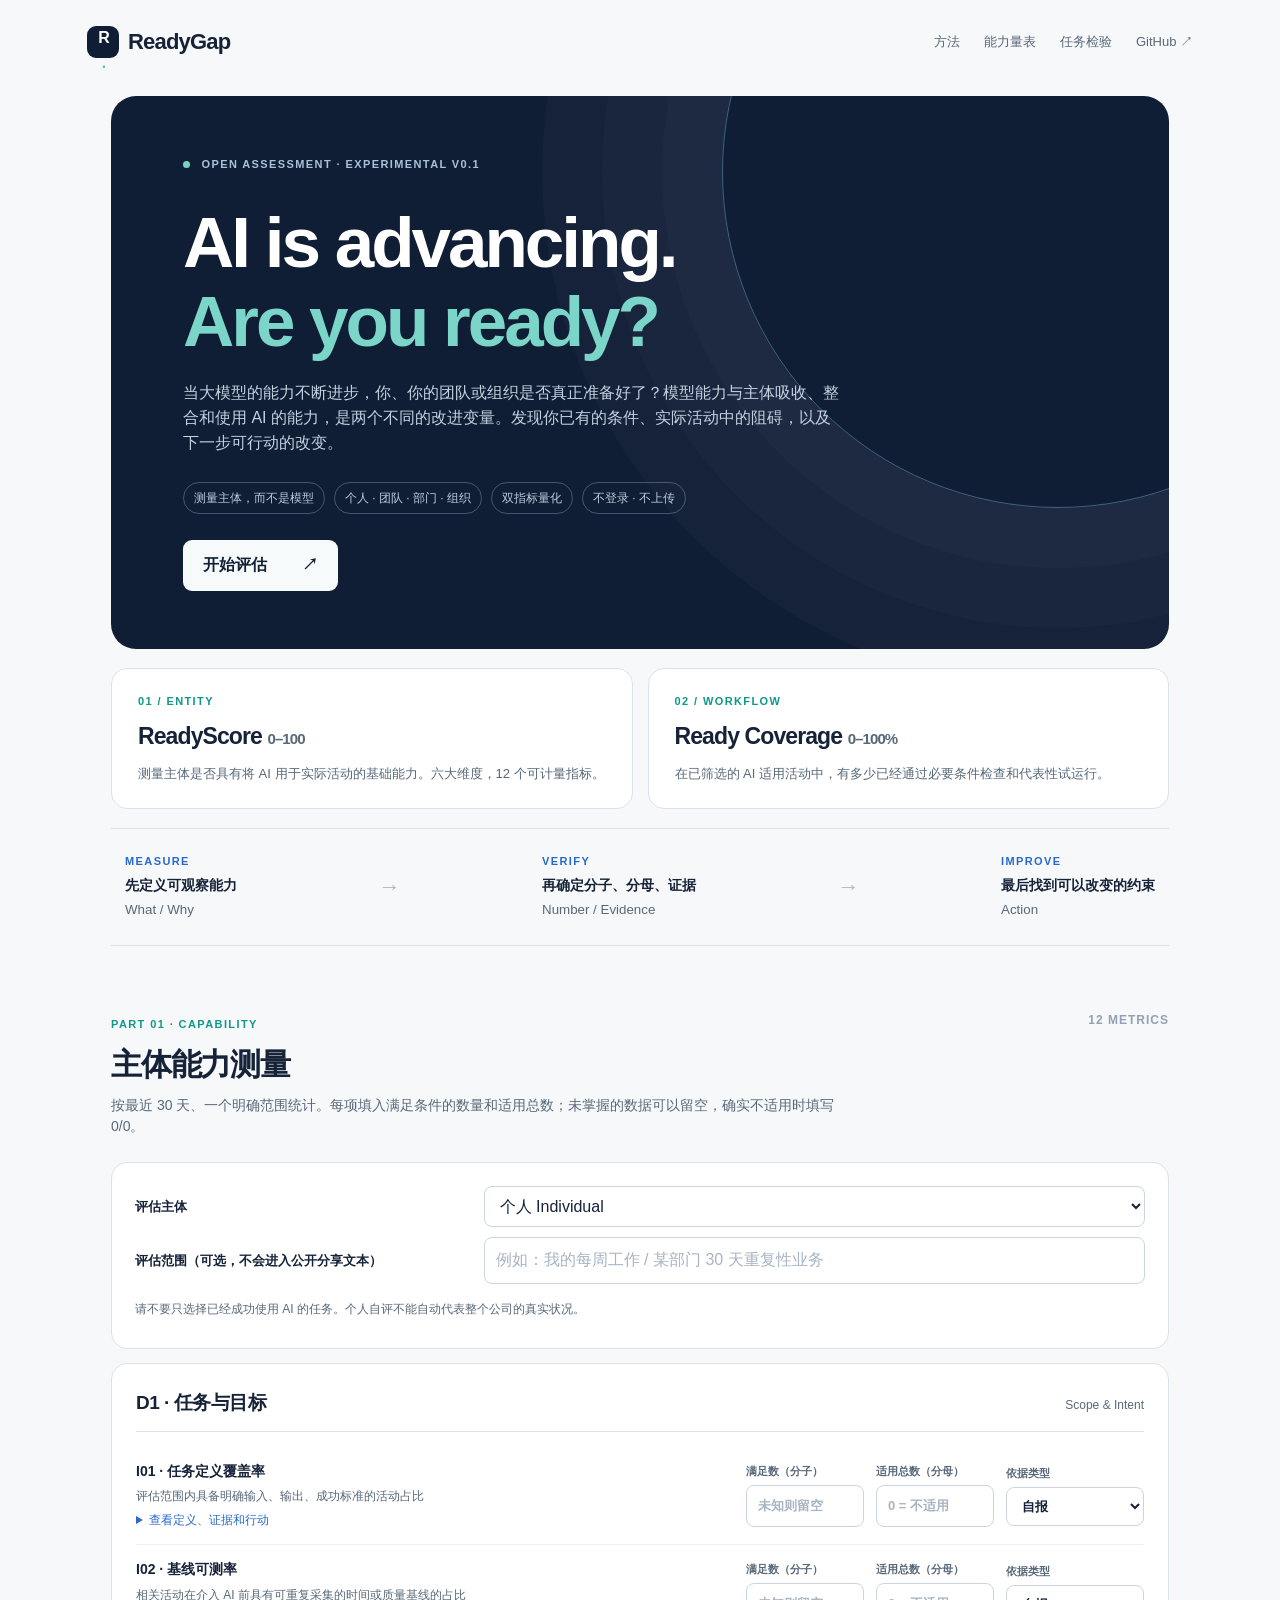
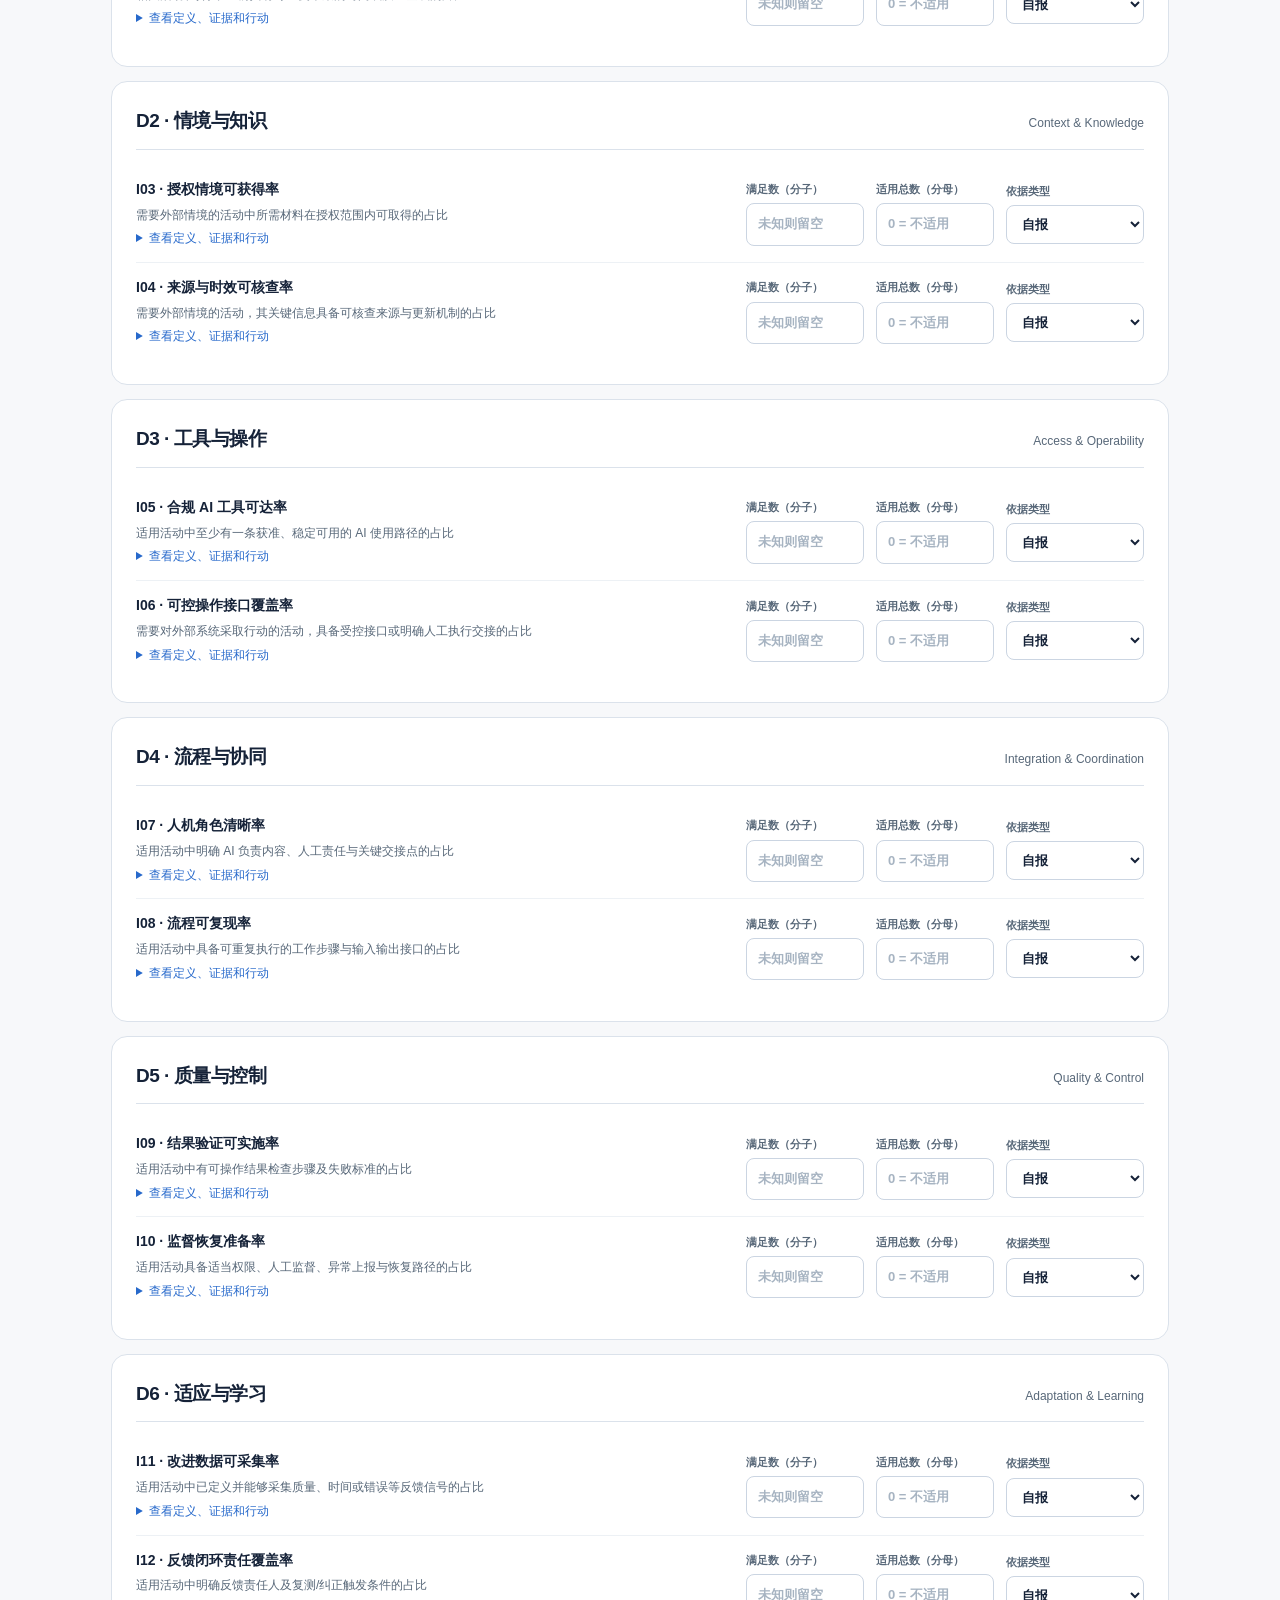
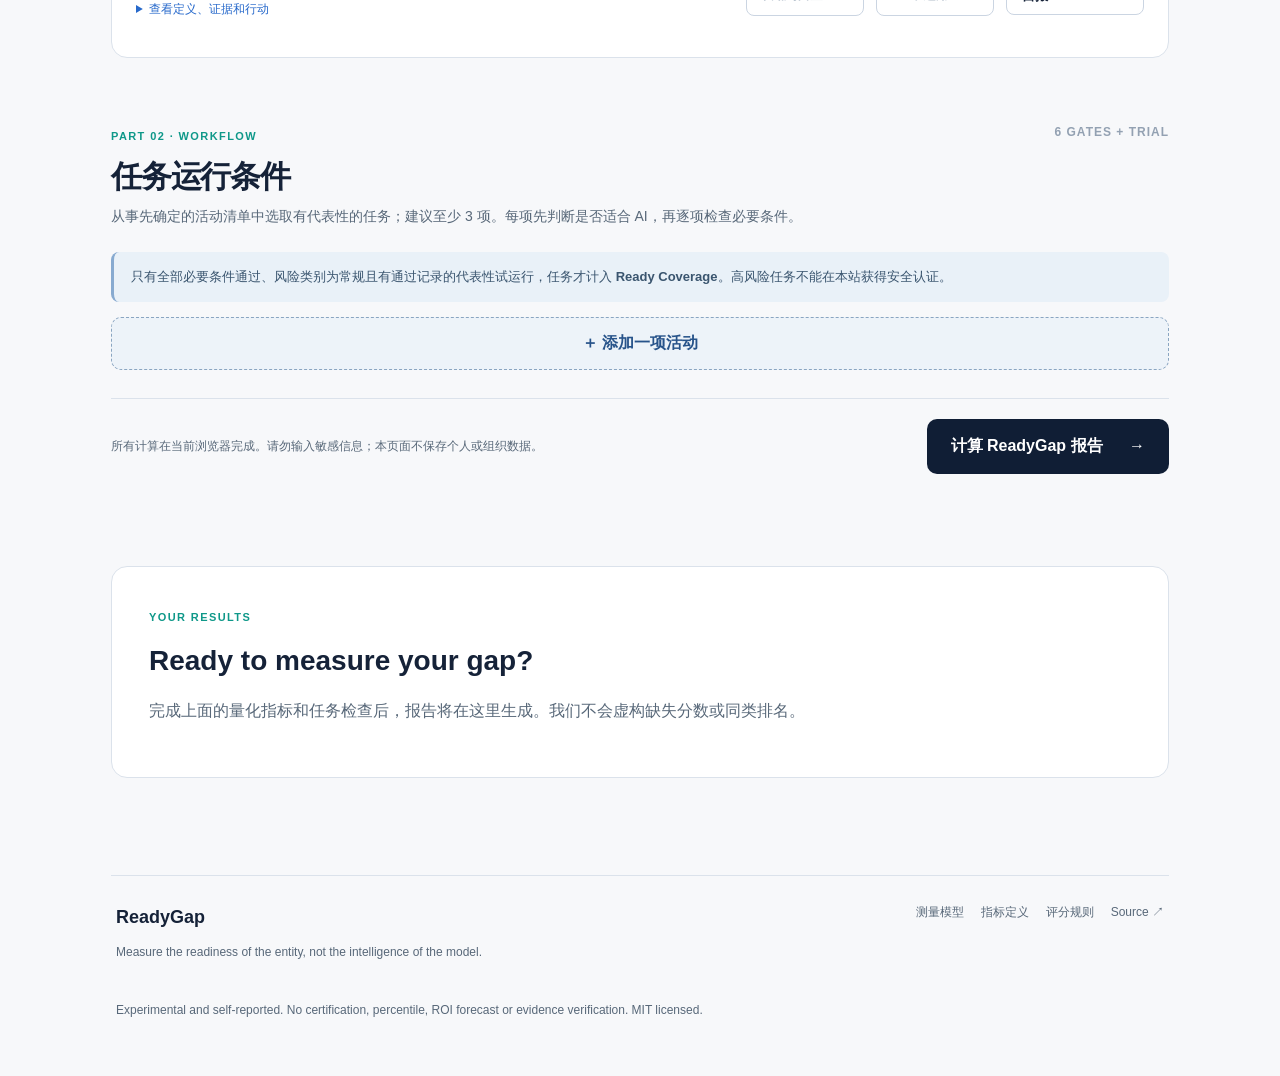
==== apps/web/index.html @ b903236f "docs(architecture): anchor ReadyGap thesis and separate measurement layers" ====
<!doctype html>
<html lang="zh-CN">
<head>
  <meta charset="UTF-8"/>
  <meta name="viewport" content="width=device-width, initial-scale=1"/>
  <meta name="description" content="ReadyGap — an open, experimental assessment of AI readiness, task coverage and actionable operational bottlenecks."/>
  <title>ReadyGap — Know your readiness. Unlock your potential.</title>
  <link rel="stylesheet" href="./styles.css"/>
  <script type="module" src="./app.mjs"></script>
</head>
<body>
  <header class="topbar">
    <a class="brand" href="#top" aria-label="ReadyGap 首页"><span class="brandmark">R<span class="dot">.</span></span> ReadyGap</a>
    <nav aria-label="页面导航"><a href="#method">方法</a><a href="#capability">能力量表</a><a href="#tasks">任务检验</a><a href="https://github.com/liuh886/ReadyGap" target="_blank" rel="noopener">GitHub ↗</a></nav>
  </header>
  <main id="top">
    <section class="hero">
      <div class="eyebrow"><span class="status-dot"></span> OPEN ASSESSMENT · EXPERIMENTAL V0.1</div>
      <h1>AI is advancing.<br><em>Are you ready?</em></h1>
      <p class="lede">当大模型的能力不断进步，你、你的团队或组织是否真正准备好了？模型能力与主体吸收、整合和使用 AI 的能力，是两个不同的改进变量。发现你已有的条件、实际活动中的阻碍，以及下一步可行动的改变。</p>
      <div class="hero-chips"><span>测量主体，而不是模型</span><span>个人 · 团队 · 部门 · 组织</span><span>双指标量化</span><span>不登录 · 不上传</span></div>
      <a href="#capability" class="primary-link">开始评估 <span aria-hidden="true">↗</span></a>
    </section>
    <section class="score-intro" aria-label="两个核心指标">
      <article class="intro-card"><div class="mini-kicker">01 / ENTITY</div><h2>ReadyScore <span>0–100</span></h2><p>测量主体是否具有将 AI 用于实际活动的基础能力。六大维度，12 个可计量指标。</p></article>
      <article class="intro-card"><div class="mini-kicker">02 / WORKFLOW</div><h2>Ready Coverage <span>0–100%</span></h2><p>在已筛选的 AI 适用活动中，有多少已经通过必要条件检查和代表性试运行。</p></article>
    </section>
    <section class="method-strip" id="method">
      <div><span class="step">MEASURE</span><strong>先定义可观察能力</strong><small>What / Why</small></div>
      <div class="arrow">→</div>
      <div><span class="step">VERIFY</span><strong>再确定分子、分母、证据</strong><small>Number / Evidence</small></div>
      <div class="arrow">→</div>
      <div><span class="step">IMPROVE</span><strong>最后找到可以改变的约束</strong><small>Action</small></div>
    </section>
    <form id="assessment" novalidate>
      <section class="section-block" id="capability">
        <div class="section-header"><div><span class="section-tag">PART 01 · CAPABILITY</span><h2>主体能力测量</h2><p>按最近 30 天、一个明确范围统计。每项填入满足条件的数量和适用总数；未掌握的数据可以留空，确实不适用时填写 0/0。</p></div><span class="section-counter">12 METRICS</span></div>
        <div class="panel scope-panel">
          <label for="subject">评估主体</label>
          <select id="subject" name="subject">
            <option value="individual">个人 Individual</option>
            <option value="team">团队 Team</option>
            <option value="department">部门 Department</option>
            <option value="company">企业 Company</option>
            <option value="group">集团 Group</option>
            <option value="other">其他主体 Other</option>
          </select>
          <label for="scope">评估范围（可选，不会进入公开分享文本）</label>
          <input id="scope" placeholder="例如：我的每周工作 / 某部门 30 天重复性业务"/>
          <p class="note">请不要只选择已经成功使用 AI 的任务。个人自评不能自动代表整个公司的真实状况。</p>
        </div>
        <div id="indicator-list" class="indicator-list"><p class="subtle">正在加载指标定义……</p></div>
      </section>
      <section class="section-block" id="tasks">
        <div class="section-header"><div><span class="section-tag">PART 02 · WORKFLOW</span><h2>任务运行条件</h2><p>从事先确定的活动清单中选取有代表性的任务；建议至少 3 项。每项先判断是否适合 AI，再逐项检查必要条件。</p></div><span class="section-counter">6 GATES + TRIAL</span></div>
        <div class="scope-warning">只有全部必要条件通过、风险类别为常规且有通过记录的代表性试运行，任务才计入 <strong>Ready Coverage</strong>。高风险任务不能在本站获得安全认证。</div>
        <div id="task-list"></div>
        <button id="add-task" class="secondary-btn" type="button">＋ 添加一项活动</button>
      </section>
      <div class="submit-row">
        <p class="note">所有计算在当前浏览器完成。请勿输入敏感信息；本页面不保存个人或组织数据。</p>
        <button class="main-btn" type="submit">计算 ReadyGap 报告 <span>→</span></button>
      </div>
    </form>
    <section class="results" id="results" aria-live="polite">
      <div class="result-empty"><span class="section-tag">YOUR RESULTS</span><h2>Ready to measure your gap?</h2><p>完成上面的量化指标和任务检查后，报告将在这里生成。我们不会虚构缺失分数或同类排名。</p></div>
    </section>
    <footer class="footer">
      <div><strong>ReadyGap</strong><p>Measure the readiness of the entity, not the intelligence of the model.</p></div>
      <div><a href="../../framework/MEASUREMENT_MODEL.md">测量模型</a><a href="../../items/INDICATOR_REGISTER.md">指标定义</a><a href="../../scoring/SCORING_SPEC.md">评分规则</a><a href="https://github.com/liuh886/ReadyGap">Source ↗</a></div>
      <p class="footnote">Experimental and self-reported. No certification, percentile, ROI forecast or evidence verification. MIT licensed.</p>
    </footer>
  </main>
</body>
</html>
---- apps/web/styles.css ----
:root{color-scheme:light;--bg:#f7f8fa;--white:#fff;--ink:#152238;--muted:#586879;--line:#dbe2eb;--navy:#101e35;--blue:#2769cb;--teal:#0f9889;--danger:#af583a;--shade:#edf2f7;font-family:Inter,ui-sans-serif,-apple-system,BlinkMacSystemFont,"Segoe UI","Noto Sans SC","Microsoft YaHei",sans-serif}
*{box-sizing:border-box}html{scroll-behavior:smooth}body{margin:0;background:var(--bg);color:var(--ink);line-height:1.56}a{color:inherit}button,input,select{font:inherit}button{cursor:pointer}
.topbar{display:flex;align-items:center;justify-content:space-between;max-width:1170px;margin:auto;padding:25px 32px;gap:24px}
.brand{display:flex;align-items:center;gap:9px;font-size:22px;text-decoration:none;font-weight:750;letter-spacing:-.8px}.brandmark{display:inline-grid;place-items:center;background:var(--navy);color:#fff;font-size:16px;width:32px;height:32px;border-radius:9px;letter-spacing:-2px}.dot{color:#62c5ba}
nav{display:flex;gap:24px}nav a{color:var(--muted);font-size:13px;text-decoration:none}nav a:hover{color:var(--blue)}
main{max-width:1106px;margin:auto;padding:0 24px}.hero{background:var(--navy);color:#fff;border-radius:25px;padding:60px min(6vw,72px) 58px;margin-top:12px;position:relative;overflow:hidden}
.hero:after{content:"";position:absolute;pointer-events:none;top:-260px;right:-225px;width:670px;height:670px;border:1px solid #3c6480;border-radius:50%;box-shadow:0 0 0 60px #ffffff05,0 0 0 120px #ffffff05,0 0 0 180px #ffffff05}.eyebrow,.section-tag,.mini-kicker,.step{font-size:11px;letter-spacing:1.4px;font-weight:750}.eyebrow{color:#a9c2d9}.status-dot{display:inline-block;width:7px;height:7px;background:#77d2c1;border-radius:50%;margin-right:7px}
.hero h1{font-size:clamp(38px,5.8vw,71px);letter-spacing:-3px;line-height:1.1;margin:31px 0 20px;position:relative;z-index:1}.hero em{font-style:normal;color:#7bd6c9}.lede{max-width:660px;font-size:16px;color:#c4d1e0;position:relative;z-index:1}.hero-chips{display:flex;gap:9px;flex-wrap:wrap;margin:26px 0}.hero-chips span{border:1px solid #425772;color:#bbccda;font-size:12px;padding:6px 10px;border-radius:30px}.primary-link{display:inline-flex;gap:35px;align-items:center;background:#f6fafb;color:#112237;text-decoration:none;border-radius:9px;padding:13px 20px;font-weight:700;position:relative;z-index:1}
.score-intro{display:grid;grid-template-columns:1fr 1fr;gap:15px;margin:19px 0}.intro-card,.panel,.domain,.task-card{background:var(--white);border:1px solid var(--line);border-radius:16px}.intro-card{padding:24px 26px}.mini-kicker{color:var(--teal)}.intro-card h2{font-size:23px;letter-spacing:-.9px;margin:9px 0}.intro-card h2 span{font-size:15px;color:var(--muted);font-weight:550}.intro-card p{color:var(--muted);font-size:13px;margin:0}
.method-strip{display:flex;justify-content:space-between;align-items:center;gap:12px;border-top:1px solid var(--line);border-bottom:1px solid var(--line);padding:24px 14px;margin-bottom:65px}.method-strip div:not(.arrow){display:grid;gap:4px}.step{color:var(--blue)}.method-strip strong{font-size:14px}.method-strip small{color:var(--muted)}.arrow{color:#a9bbc9;font-size:22px}
.section-block{margin:65px 0 28px}.section-header{display:flex;justify-content:space-between;align-items:start;gap:22px;margin-bottom:24px}.section-tag{color:var(--teal)}.section-header h2{font-size:31px;letter-spacing:-1.2px;margin:5px 0}.section-header p{max-width:730px;color:var(--muted);font-size:14px;margin:0}.section-counter{color:#93a1b2;font-weight:750;letter-spacing:1px;font-size:12px;white-space:nowrap}
.scope-panel{padding:23px;margin-bottom:14px;display:grid;grid-template-columns:1fr 2fr;gap:10px 18px;align-items:center}.scope-panel .note{grid-column:1/-1}
label{font-weight:650;font-size:13px}input,select{width:100%;min-width:0;padding:10px 11px;color:var(--ink);border:1px solid #cbd5e2;border-radius:8px;background:white}input:focus,select:focus{outline:2px solid #87b1e3;outline-offset:1px}input[type=number]{max-width:118px}input::placeholder{color:#a7b4c2}
.indicator-list{display:grid;gap:14px}.domain{padding:24px}.domain-title{display:flex;justify-content:space-between;gap:12px;align-items:baseline;border-bottom:1px solid var(--line);padding-bottom:13px;margin-bottom:15px}.domain-title h3{font-size:19px;letter-spacing:-.5px;margin:0}.domain-title span{color:var(--muted);font-size:12px}.indicator{display:grid;grid-template-columns:minmax(0,1fr) 118px 118px 138px;gap:12px;align-items:center;padding:14px 0}.indicator+.indicator{border-top:1px solid #edf1f5}.indicator-text strong{display:block;font-size:14px}.indicator-text p{font-size:12px;color:var(--muted);margin:5px 0}.num-label{display:grid;gap:5px;color:var(--muted);font-size:11px;font-weight:600}.num-label input,.num-label select{font-size:13px}.help-toggle{border:0;padding:0;background:transparent;color:var(--blue);text-decoration:underline;font-size:12px}.indicator details{margin-top:5px}.indicator details summary{font-size:12px;color:var(--blue);cursor:pointer}.indicator details p{margin:3px 0;font-size:12px}
.scope-warning{background:#e9f1f8;color:#3a556f;border-left:3px solid #87aad0;padding:15px 17px;font-size:13px;border-radius:8px;margin:0 0 15px}.task-card{padding:21px;margin-bottom:14px}.task-top{display:grid;grid-template-columns:2fr 1fr 1fr;gap:12px;align-items:end}.task-meta{display:grid;grid-template-columns:1fr 1fr 1fr;gap:12px;margin-top:12px}.task-card label{display:grid;gap:5px}.task-card .exclusion{margin-top:10px}.gate-grid{display:grid;grid-template-columns:repeat(2,minmax(0,1fr));gap:11px;margin:16px 0}.gate-row{display:flex;justify-content:space-between;align-items:center;gap:10px;padding:10px 11px;border:1px solid var(--line);border-radius:9px}.gate-row label{font-size:12px}.gate-row select{max-width:114px;font-size:12px;padding:7px}.task-card .task-footer{display:flex;justify-content:space-between;align-items:end;gap:10px}.task-card .task-footer label{min-width:160px}.remove-btn{border:0;background:transparent;color:var(--danger);font-size:12px}.secondary-btn{border:1px dashed #8aa5c1;border-radius:10px;background:#edf3f9;padding:13px 18px;color:#27538a;font-weight:650;width:100%}
.submit-row{border-top:1px solid var(--line);padding:20px 0 50px;display:flex;gap:18px;align-items:center;justify-content:space-between}.note{color:var(--muted);font-size:12px;margin:6px 0}.main-btn{background:var(--navy);color:#fff;border:0;border-radius:10px;padding:15px 24px;font-weight:700;white-space:nowrap}.main-btn span{margin-left:22px}.main-btn:hover,.primary-link:hover{filter:brightness(1.13)}
.results{padding:42px 0}.result-empty{padding:37px;background:#fff;border:1px solid var(--line);border-radius:16px}.result-empty h2{font-size:28px;margin:10px 0}.result-empty p{color:var(--muted)}
.report-head{background:var(--navy);color:white;border-radius:19px;padding:33px;margin-bottom:15px}.report-head h2{margin:6px 0 22px;font-size:31px;letter-spacing:-1px}.results-cards{display:grid;grid-template-columns:1fr 1fr;gap:14px}.metric-result{background:white;color:var(--ink);border-radius:12px;padding:21px}.metric-result small{color:var(--muted)}.metric-result .huge{font-size:42px;font-weight:800;letter-spacing:-2px;line-height:1.4}.metric-result p{font-size:12px;color:var(--muted);margin:2px 0}.result-panel{background:#fff;border:1px solid var(--line);border-radius:16px;padding:25px;margin:15px 0}.result-panel h3{margin:0 0 18px}.bar-row{display:grid;grid-template-columns:170px 1fr 56px;align-items:center;gap:12px;margin:10px 0;font-size:13px}.bar-track{background:#e7eef5;border-radius:99px;height:9px;overflow:hidden}.bar-fill{height:100%;background:linear-gradient(90deg,#4c84d8,#42a79e);border-radius:99px}.alert{background:#fff3e5;border-left:3px solid #df995a;padding:10px 14px;margin:9px 0;border-radius:6px;color:#785334;font-size:13px}.outcome{display:flex;justify-content:space-between;gap:10px;padding:9px 0;border-bottom:1px solid #edf1f5;font-size:13px}.muted{color:var(--muted)}.share-btn{margin-top:14px;border:1px solid var(--line);border-radius:9px;background:white;color:var(--ink);padding:10px 16px;font-weight:700}.error{background:#fff1ee;border:1px solid #eac2bb;color:#9a3b31;padding:14px 17px;border-radius:10px;font-size:14px}
.footer{border-top:1px solid var(--line);margin-top:55px;padding:27px 5px 45px;display:flex;flex-wrap:wrap;justify-content:space-between;gap:15px}.footer strong{font-size:18px}.footer p{font-size:12px;color:var(--muted)}.footer div:nth-child(2){display:flex;align-items:flex-start;gap:17px;flex-wrap:wrap}.footer a{font-size:12px;color:var(--muted);text-decoration:none}.footnote{flex-basis:100%}
@media(max-width:760px){main{padding:0 12px}.topbar{padding:16px}.topbar nav{gap:10px}.topbar nav a{font-size:11px}.hero{padding:36px 22px}.hero h1{letter-spacing:-1.8px}.score-intro{grid-template-columns:1fr}.method-strip{display:none}.section-block{margin-top:42px}.scope-panel{grid-template-columns:1fr}.scope-panel .note{grid-column:auto}.indicator{grid-template-columns:1fr 1fr;gap:12px}.indicator-text{grid-column:1/-1}.num-label input{max-width:none}.indicator .evidence{grid-column:1/-1}.domain{padding:16px}.section-header h2{font-size:25px}.task-top,.task-meta{grid-template-columns:1fr 1fr}.task-top label:first-child{grid-column:1/-1}.gate-grid{grid-template-columns:1fr}.submit-row{display:block}.main-btn{width:100%;margin-top:12px}.bar-row{grid-template-columns:110px 1fr 42px}.report-head{padding:18px}.metric-result .huge{font-size:33px}.results-cards{gap:8px}.metric-result{padding:13px}}
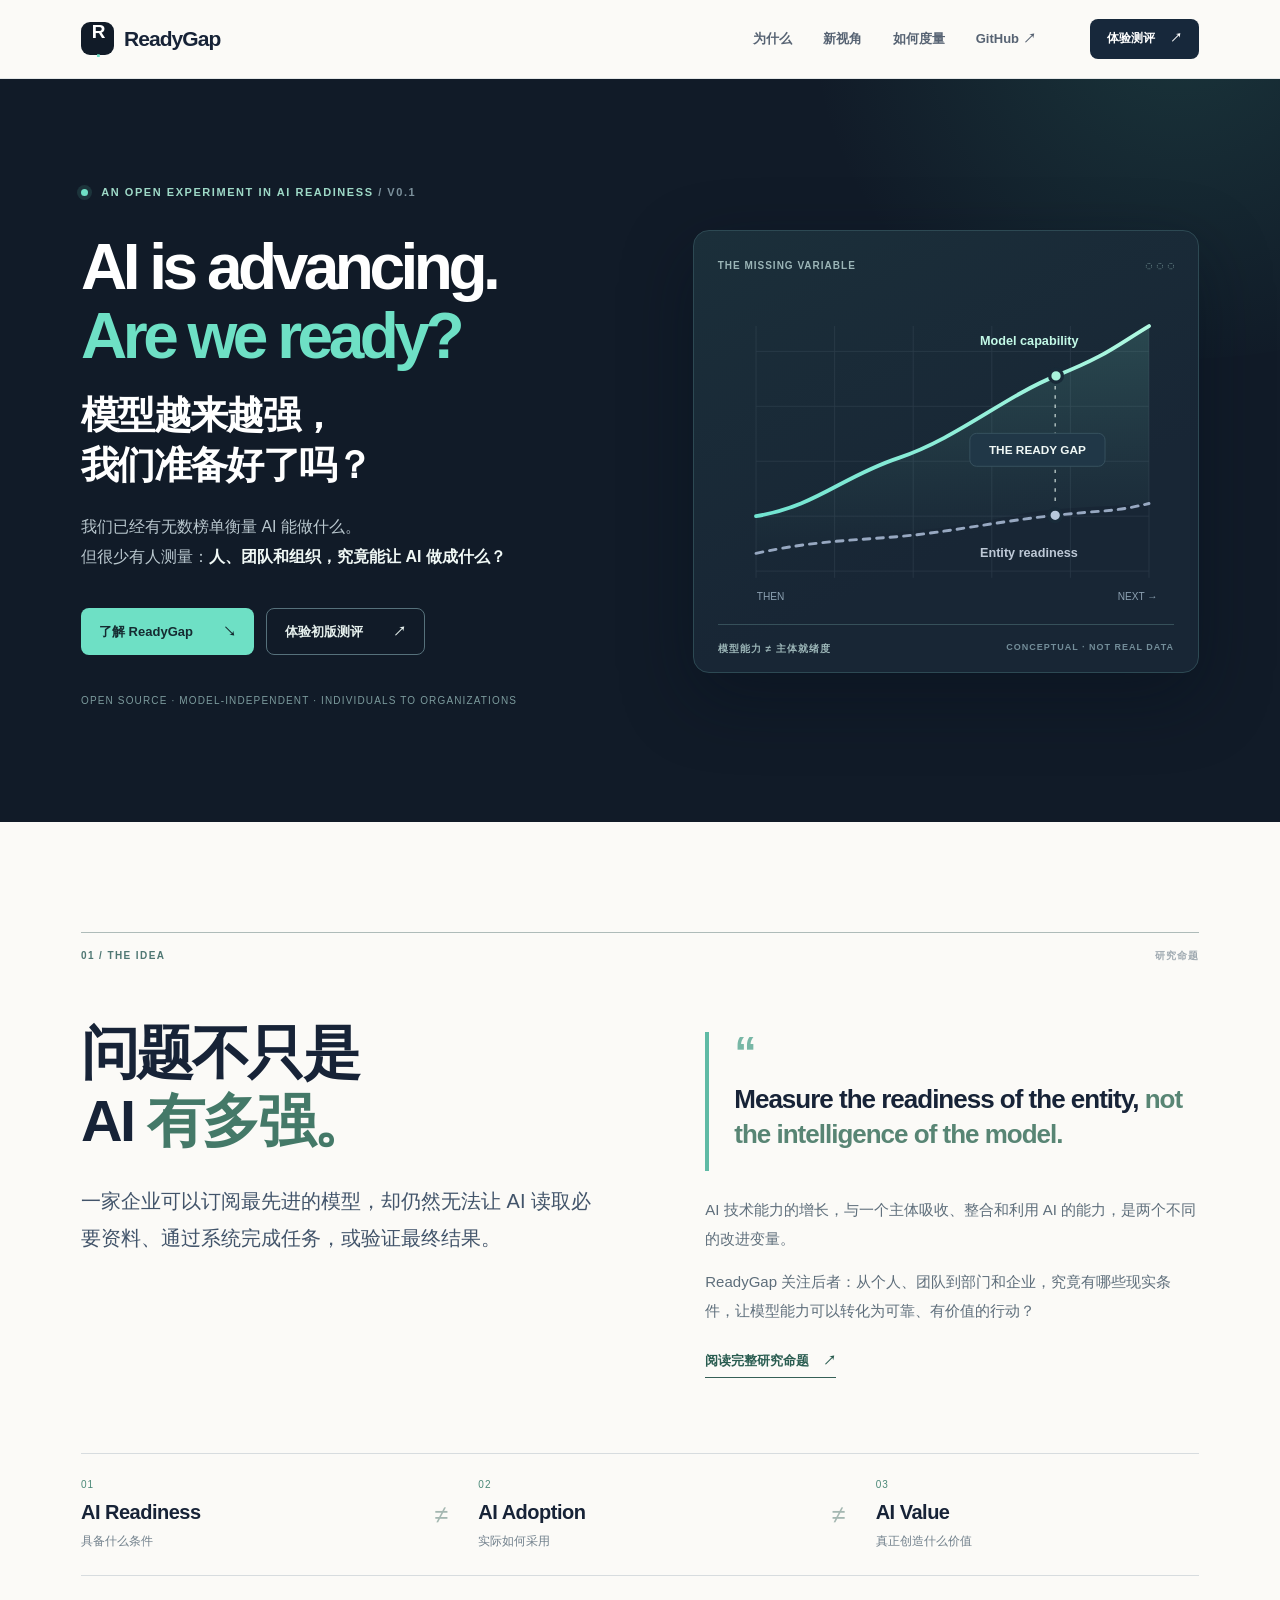
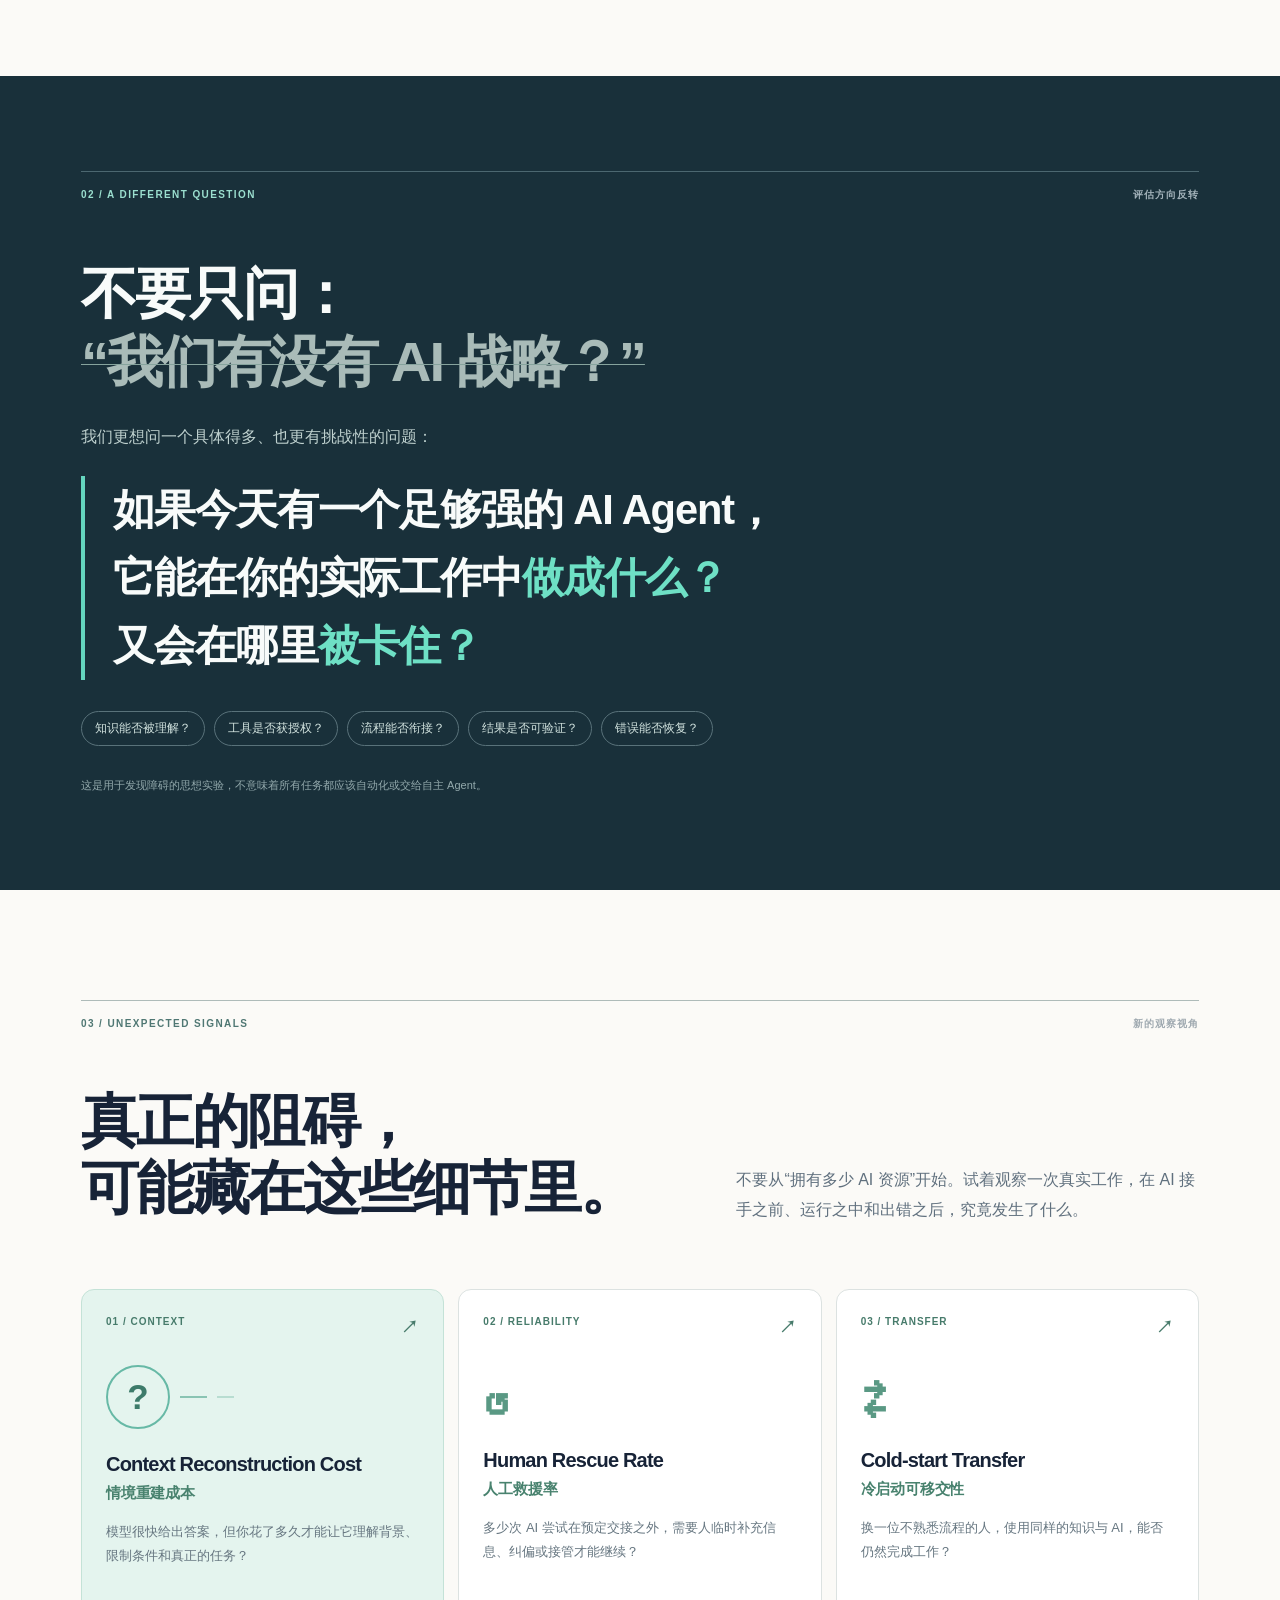
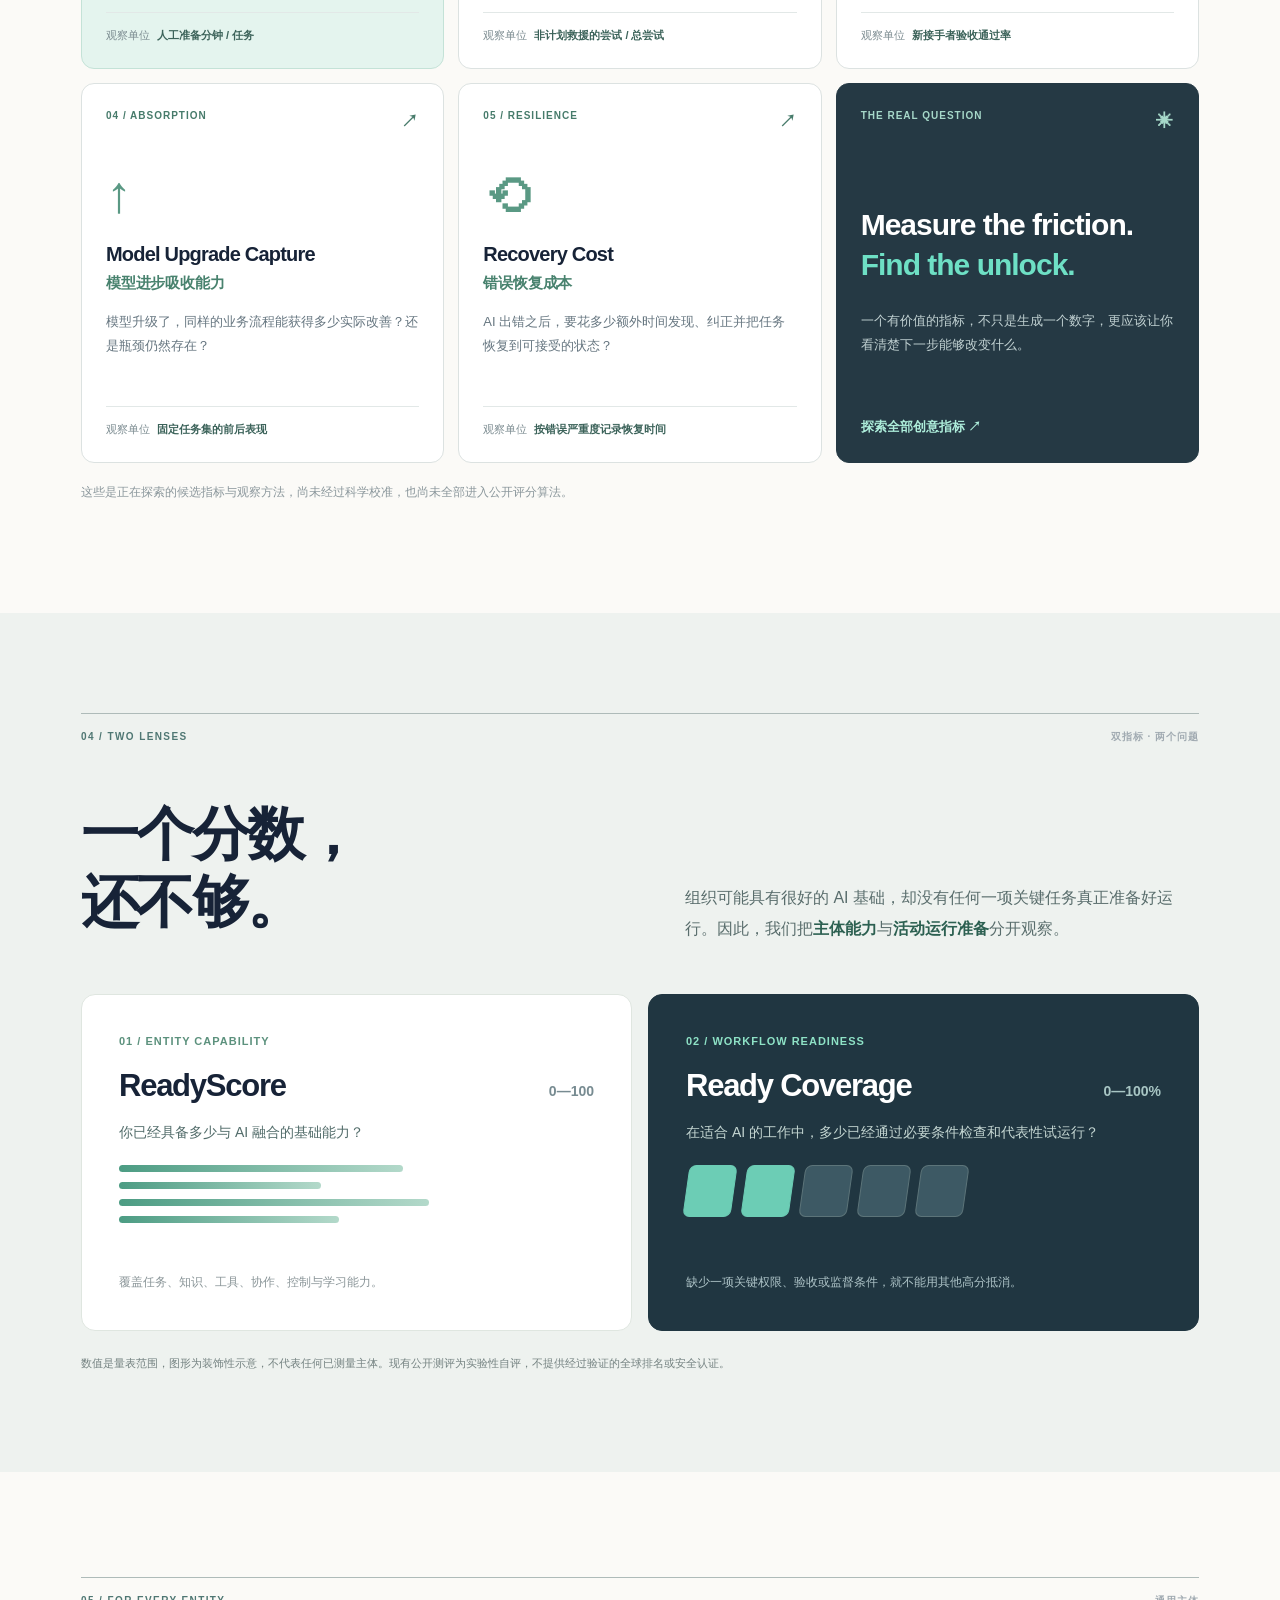
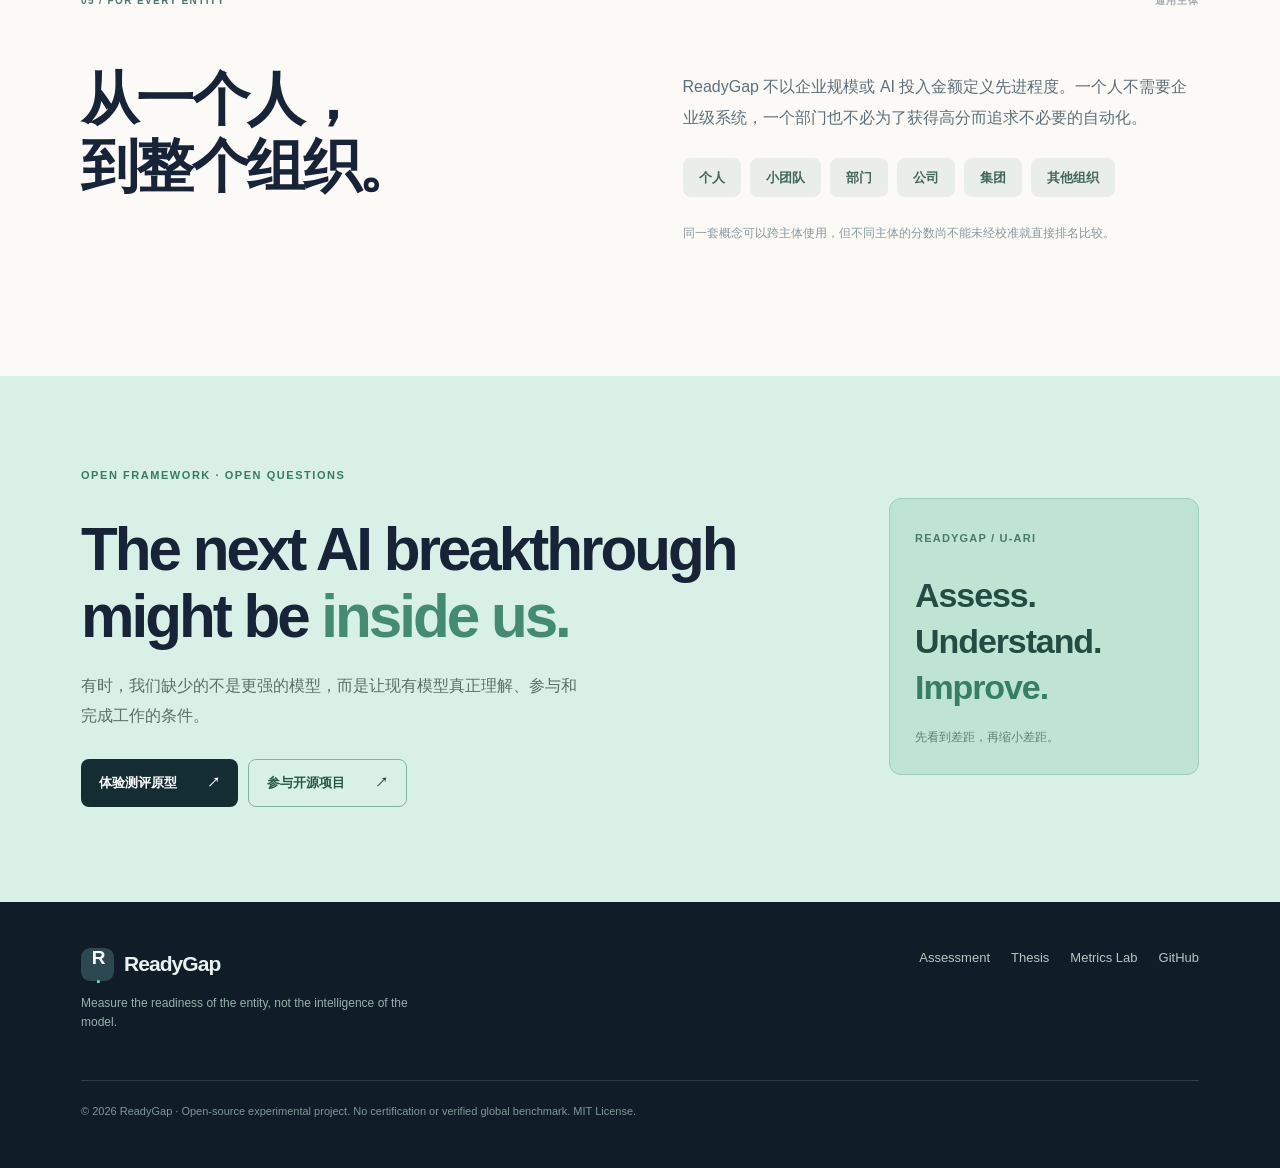
==== commit 7a880b0c: "feat(web): introduce manifesto-first landing page and separate assessment" ====
--- a/apps/web/index.html
+++ b/apps/web/index.html
@@ -3,73 +3,231 @@
 <head>
   <meta charset="UTF-8"/>
   <meta name="viewport" content="width=device-width, initial-scale=1"/>
-  <meta name="description" content="ReadyGap — an open, experimental assessment of AI readiness, task coverage and actionable operational bottlenecks."/>
-  <title>ReadyGap — Know your readiness. Unlock your potential.</title>
-  <link rel="stylesheet" href="./styles.css"/>
-  <script type="module" src="./app.mjs"></script>
+  <meta name="theme-color" content="#111b28"/>
+  <meta name="description" content="ReadyGap: 衡量主体的 AI 就绪度，而不是模型的智能水平。从真实工作出发，发现 AI 应用的隐形阻碍。开源、模型中立。"/>
+  <meta property="og:type" content="website"/>
+  <meta property="og:title" content="ReadyGap — AI is advancing. Are you ready?"/>
+  <meta property="og:description" content="Measure the readiness of the entity, not the intelligence of the model."/>
+  <title>ReadyGap — AI is advancing. Are you ready?</title>
+  <link rel="stylesheet" href="./landing.css"/>
 </head>
 <body>
-  <header class="topbar">
-    <a class="brand" href="#top" aria-label="ReadyGap 首页"><span class="brandmark">R<span class="dot">.</span></span> ReadyGap</a>
-    <nav aria-label="页面导航"><a href="#method">方法</a><a href="#capability">能力量表</a><a href="#tasks">任务检验</a><a href="https://github.com/liuh886/ReadyGap" target="_blank" rel="noopener">GitHub ↗</a></nav>
+  <a class="skip-link" href="#main">跳转至内容</a>
+  <header class="site-header">
+    <div class="nav-wrap">
+      <a class="logo" href="./" aria-label="ReadyGap 主页"><span class="logo-emblem" aria-hidden="true">R<span>.</span></span><span>ReadyGap</span></a>
+      <nav aria-label="主导航">
+        <a href="#thesis">为什么</a>
+        <a href="#signals">新视角</a>
+        <a href="#measure">如何度量</a>
+        <a class="nav-github" href="https://github.com/liuh886/ReadyGap" target="_blank" rel="noopener noreferrer">GitHub <span aria-hidden="true">↗</span></a>
+      </nav>
+      <a class="nav-cta" href="./assessment.html">体验测评 <span aria-hidden="true">↗</span></a>
+    </div>
   </header>
-  <main id="top">
-    <section class="hero">
-      <div class="eyebrow"><span class="status-dot"></span> OPEN ASSESSMENT · EXPERIMENTAL V0.1</div>
-      <h1>AI is advancing.<br><em>Are you ready?</em></h1>
-      <p class="lede">当大模型的能力不断进步，你、你的团队或组织是否真正准备好了？模型能力与主体吸收、整合和使用 AI 的能力，是两个不同的改进变量。发现你已有的条件、实际活动中的阻碍，以及下一步可行动的改变。</p>
-      <div class="hero-chips"><span>测量主体，而不是模型</span><span>个人 · 团队 · 部门 · 组织</span><span>双指标量化</span><span>不登录 · 不上传</span></div>
-      <a href="#capability" class="primary-link">开始评估 <span aria-hidden="true">↗</span></a>
-    </section>
-    <section class="score-intro" aria-label="两个核心指标">
-      <article class="intro-card"><div class="mini-kicker">01 / ENTITY</div><h2>ReadyScore <span>0–100</span></h2><p>测量主体是否具有将 AI 用于实际活动的基础能力。六大维度，12 个可计量指标。</p></article>
-      <article class="intro-card"><div class="mini-kicker">02 / WORKFLOW</div><h2>Ready Coverage <span>0–100%</span></h2><p>在已筛选的 AI 适用活动中，有多少已经通过必要条件检查和代表性试运行。</p></article>
-    </section>
-    <section class="method-strip" id="method">
-      <div><span class="step">MEASURE</span><strong>先定义可观察能力</strong><small>What / Why</small></div>
-      <div class="arrow">→</div>
-      <div><span class="step">VERIFY</span><strong>再确定分子、分母、证据</strong><small>Number / Evidence</small></div>
-      <div class="arrow">→</div>
-      <div><span class="step">IMPROVE</span><strong>最后找到可以改变的约束</strong><small>Action</small></div>
-    </section>
-    <form id="assessment" novalidate>
-      <section class="section-block" id="capability">
-        <div class="section-header"><div><span class="section-tag">PART 01 · CAPABILITY</span><h2>主体能力测量</h2><p>按最近 30 天、一个明确范围统计。每项填入满足条件的数量和适用总数；未掌握的数据可以留空，确实不适用时填写 0/0。</p></div><span class="section-counter">12 METRICS</span></div>
-        <div class="panel scope-panel">
-          <label for="subject">评估主体</label>
-          <select id="subject" name="subject">
-            <option value="individual">个人 Individual</option>
-            <option value="team">团队 Team</option>
-            <option value="department">部门 Department</option>
-            <option value="company">企业 Company</option>
-            <option value="group">集团 Group</option>
-            <option value="other">其他主体 Other</option>
-          </select>
-          <label for="scope">评估范围（可选，不会进入公开分享文本）</label>
-          <input id="scope" placeholder="例如：我的每周工作 / 某部门 30 天重复性业务"/>
-          <p class="note">请不要只选择已经成功使用 AI 的任务。个人自评不能自动代表整个公司的真实状况。</p>
-        </div>
-        <div id="indicator-list" class="indicator-list"><p class="subtle">正在加载指标定义……</p></div>
-      </section>
-      <section class="section-block" id="tasks">
-        <div class="section-header"><div><span class="section-tag">PART 02 · WORKFLOW</span><h2>任务运行条件</h2><p>从事先确定的活动清单中选取有代表性的任务；建议至少 3 项。每项先判断是否适合 AI，再逐项检查必要条件。</p></div><span class="section-counter">6 GATES + TRIAL</span></div>
-        <div class="scope-warning">只有全部必要条件通过、风险类别为常规且有通过记录的代表性试运行，任务才计入 <strong>Ready Coverage</strong>。高风险任务不能在本站获得安全认证。</div>
-        <div id="task-list"></div>
-        <button id="add-task" class="secondary-btn" type="button">＋ 添加一项活动</button>
-      </section>
-      <div class="submit-row">
-        <p class="note">所有计算在当前浏览器完成。请勿输入敏感信息；本页面不保存个人或组织数据。</p>
-        <button class="main-btn" type="submit">计算 ReadyGap 报告 <span>→</span></button>
-      </div>
-    </form>
-    <section class="results" id="results" aria-live="polite">
-      <div class="result-empty"><span class="section-tag">YOUR RESULTS</span><h2>Ready to measure your gap?</h2><p>完成上面的量化指标和任务检查后，报告将在这里生成。我们不会虚构缺失分数或同类排名。</p></div>
-    </section>
-    <footer class="footer">
-      <div><strong>ReadyGap</strong><p>Measure the readiness of the entity, not the intelligence of the model.</p></div>
-      <div><a href="../../framework/MEASUREMENT_MODEL.md">测量模型</a><a href="../../items/INDICATOR_REGISTER.md">指标定义</a><a href="../../scoring/SCORING_SPEC.md">评分规则</a><a href="https://github.com/liuh886/ReadyGap">Source ↗</a></div>
-      <p class="footnote">Experimental and self-reported. No certification, percentile, ROI forecast or evidence verification. MIT licensed.</p>
-    </footer>
+
+  <main id="main">
+    <section class="hero" aria-labelledby="hero-title">
+      <div class="hero-inner">
+        <div class="hero-copy">
+          <p class="eyebrow"><span class="pulse" aria-hidden="true"></span> AN OPEN EXPERIMENT IN AI READINESS <span class="eyebrow-index">/ V0.1</span></p>
+          <h1 id="hero-title">AI is advancing.<br/><span>Are we ready?</span></h1>
+          <p class="hero-title-zh">模型越来越强，<br/>我们准备好了吗？</p>
+          <p class="hero-lede">我们已经有无数榜单衡量 AI 能做什么。<br/>但很少有人测量：<strong>人、团队和组织，究竟能让 AI 做成什么？</strong></p>
+          <div class="hero-actions">
+            <a class="button button-light" href="#thesis">了解 ReadyGap <span aria-hidden="true">↘</span></a>
+            <a class="button button-outline" href="./assessment.html">体验初版测评 <span aria-hidden="true">↗</span></a>
+          </div>
+          <p class="hero-note">OPEN SOURCE · MODEL-INDEPENDENT · INDIVIDUALS TO ORGANIZATIONS</p>
+        </div>
+        <div class="hero-visual">
+          <div class="visual-top"><span class="mini-index">THE MISSING VARIABLE</span><span class="visual-decoration" aria-hidden="true">◌ ◌ ◌</span></div>
+          <svg class="hero-diagram" viewBox="0 0 540 392" role="img" aria-label="概念示意：模型能力和主体就绪度可能以不同速度发展；两者之间存在需要识别和改善的缺口。不是实测数据。">
+            <defs>
+              <linearGradient id="modelLine" x1="0" y1="1" x2="1" y2="0"><stop offset="0%" stop-color="#71e4d1"/><stop offset="100%" stop-color="#b0f9e1"/></linearGradient>
+              <linearGradient id="gapGradient" x1="0" y1="0" x2="0" y2="1"><stop offset="0%" stop-color="#75d6c1" stop-opacity=".18"/><stop offset="100%" stop-color="#75d6c1" stop-opacity="0"/></linearGradient>
+            </defs>
+            <g stroke="#5b6b7b" stroke-width="1" opacity=".25">
+              <path d="M45 75 H510 M45 140 H510 M45 205 H510 M45 270 H510 M45 335 H510"/>
+              <path d="M45 45 V343 M138 45 V343 M231 45 V343 M324 45 V343 M417 45 V343 M510 45 V343"/>
+            </g>
+            <path d="M45 270 C115 259 147 223 214 201 S340 128 400 104 S470 69 510 45 L510 255 C445 260 396 258 335 272 S225 286 156 296 S77 308 45 314Z" fill="url(#gapGradient)"/>
+            <path d="M45 270 C115 259 147 223 214 201 S340 128 400 104 S470 69 510 45" stroke="url(#modelLine)" stroke-width="4.5" fill="none" stroke-linecap="round"/>
+            <path d="M45 314 C114 299 157 299 215 294 S332 276 399 269 S468 265 510 255" stroke="#97a8c1" stroke-width="3.4" stroke-dasharray="8 8" fill="none" stroke-linecap="round"/>
+            <circle cx="400" cy="104" r="7.5" fill="#a9f3dc" stroke="#182a38" stroke-width="4"/>
+            <circle cx="399" cy="269" r="7.5" fill="#b7c8db" stroke="#182a38" stroke-width="4"/>
+            <path d="M399 116 V256" stroke="#e0eee9" opacity=".8" stroke-dasharray="4 7" stroke-width="1.6"/>
+            <g font-family="Inter,Arial,sans-serif" font-size="15">
+              <text x="310" y="67" fill="#c3f9e7" font-weight="600">Model capability</text>
+              <text x="310" y="318" fill="#bdc8d6" font-weight="600">Entity readiness</text>
+            </g>
+            <rect x="298" y="172" width="160" height="39" rx="8" fill="#203747" stroke="#3b5663"/>
+            <text x="378" y="196" text-anchor="middle" font-family="Inter,Arial,sans-serif" font-size="14" font-weight="700" fill="#f0f8f6">THE READY GAP</text>
+            <text x="46" y="369" font-family="Inter,Arial,sans-serif" font-size="12" fill="#8ca1b2">THEN</text>
+            <text x="473" y="369" font-family="Inter,Arial,sans-serif" font-size="12" fill="#8ca1b2">NEXT →</text>
+          </svg>
+          <div class="visual-bottom"><span>模型能力 ≠ 主体就绪度</span><span>CONCEPTUAL · NOT REAL DATA</span></div>
+        </div>
+      </div>
+    </section>
+
+    <section class="main-container thesis-section" id="thesis" aria-labelledby="thesis-title">
+      <div class="section-marker"><span>01 / THE IDEA</span><span>研究命题</span></div>
+      <div class="thesis-grid">
+        <div>
+          <h2 id="thesis-title">问题不只是<br/>AI <em>有多强。</em></h2>
+          <p class="large-copy">一家企业可以订阅最先进的模型，却仍然无法让 AI 读取必要资料、通过系统完成任务，或验证最终结果。</p>
+        </div>
+        <div class="thesis-detail">
+          <div class="manifesto"><span class="quote-symbol" aria-hidden="true">“</span><p>Measure the readiness of the entity, <em>not the intelligence of the model.</em></p></div>
+          <p>AI 技术能力的增长，与一个主体吸收、整合和利用 AI 的能力，是两个不同的改进变量。</p>
+          <p>ReadyGap 关注后者：从个人、团队到部门和企业，究竟有哪些现实条件，让模型能力可以转化为可靠、有价值的行动？</p>
+          <a class="text-link" href="../../framework/THESIS.md">阅读完整研究命题 <span aria-hidden="true">↗</span></a>
+        </div>
+      </div>
+      <div class="distinction-bar" aria-label="三个不同概念">
+        <div><small>01</small><strong>AI Readiness</strong><span>具备什么条件</span></div>
+        <div class="not-equal" aria-hidden="true">≠</div>
+        <div><small>02</small><strong>AI Adoption</strong><span>实际如何采用</span></div>
+        <div class="not-equal" aria-hidden="true">≠</div>
+        <div><small>03</small><strong>AI Value</strong><span>真正创造什么价值</span></div>
+      </div>
+    </section>
+
+    <section class="contrast-section" aria-labelledby="contrast-title">
+      <div class="main-container contrast-inner">
+        <div class="section-marker light"><span>02 / A DIFFERENT QUESTION</span><span>评估方向反转</span></div>
+        <h2 id="contrast-title">不要只问：<br/><span>“我们有没有 AI 战略？”</span></h2>
+        <p>我们更想问一个具体得多、也更有挑战性的问题：</p>
+        <blockquote>如果今天有一个足够强的 AI Agent，<br/>它能在你的实际工作中<strong>做成什么？</strong><br/>又会在哪里<strong>被卡住？</strong></blockquote>
+        <div class="contrast-notes">
+          <span>知识能否被理解？</span><span>工具是否获授权？</span><span>流程能否衔接？</span><span>结果是否可验证？</span><span>错误能否恢复？</span>
+        </div>
+        <p class="caveat">这是用于发现障碍的思想实验，不意味着所有任务都应该自动化或交给自主 Agent。</p>
+      </div>
+    </section>
+
+    <section class="main-container signals-section" id="signals" aria-labelledby="signals-title">
+      <div class="section-marker"><span>03 / UNEXPECTED SIGNALS</span><span>新的观察视角</span></div>
+      <div class="signals-heading">
+        <div><h2 id="signals-title">真正的阻碍，<br/>可能藏在这些细节里。</h2></div>
+        <p>不要从“拥有多少 AI 资源”开始。试着观察一次真实工作，在 AI 接手之前、运行之中和出错之后，究竟发生了什么。</p>
+      </div>
+      <div class="signal-grid">
+        <article class="signal-card featured">
+          <div class="signal-top"><span>01 / CONTEXT</span><span aria-hidden="true">↗</span></div>
+          <div class="signal-symbol context-symbol" aria-hidden="true"><span>?</span><i></i><i></i></div>
+          <h3>Context Reconstruction Cost</h3>
+          <h4>情境重建成本</h4>
+          <p>模型很快给出答案，但你花了多久才能让它理解背景、限制条件和真正的任务？</p>
+          <div class="signal-measure">观察单位 <strong>人工准备分钟 / 任务</strong></div>
+        </article>
+        <article class="signal-card">
+          <div class="signal-top"><span>02 / RELIABILITY</span><span aria-hidden="true">↗</span></div>
+          <div class="signal-icon" aria-hidden="true">↺</div>
+          <h3>Human Rescue Rate</h3>
+          <h4>人工救援率</h4>
+          <p>多少次 AI 尝试在预定交接之外，需要人临时补充信息、纠偏或接管才能继续？</p>
+          <div class="signal-measure">观察单位 <strong>非计划救援的尝试 / 总尝试</strong></div>
+        </article>
+        <article class="signal-card">
+          <div class="signal-top"><span>03 / TRANSFER</span><span aria-hidden="true">↗</span></div>
+          <div class="signal-icon" aria-hidden="true">⇄</div>
+          <h3>Cold-start Transfer</h3>
+          <h4>冷启动可移交性</h4>
+          <p>换一位不熟悉流程的人，使用同样的知识与 AI，能否仍然完成工作？</p>
+          <div class="signal-measure">观察单位 <strong>新接手者验收通过率</strong></div>
+        </article>
+        <article class="signal-card">
+          <div class="signal-top"><span>04 / ABSORPTION</span><span aria-hidden="true">↗</span></div>
+          <div class="signal-icon" aria-hidden="true">↑</div>
+          <h3>Model Upgrade Capture</h3>
+          <h4>模型进步吸收能力</h4>
+          <p>模型升级了，同样的业务流程能获得多少实际改善？还是瓶颈仍然存在？</p>
+          <div class="signal-measure">观察单位 <strong>固定任务集的前后表现</strong></div>
+        </article>
+        <article class="signal-card">
+          <div class="signal-top"><span>05 / RESILIENCE</span><span aria-hidden="true">↗</span></div>
+          <div class="signal-icon" aria-hidden="true">⟲</div>
+          <h3>Recovery Cost</h3>
+          <h4>错误恢复成本</h4>
+          <p>AI 出错之后，要花多少额外时间发现、纠正并把任务恢复到可接受的状态？</p>
+          <div class="signal-measure">观察单位 <strong>按错误严重度记录恢复时间</strong></div>
+        </article>
+        <article class="signal-card signal-closing">
+          <div class="signal-top"><span>THE REAL QUESTION</span><span aria-hidden="true">✳</span></div>
+          <h3>Measure the friction.<br/><em>Find the unlock.</em></h3>
+          <p>一个有价值的指标，不只是生成一个数字，更应该让你看清楚下一步能够改变什么。</p>
+          <a href="../../items/CREATIVE_METRICS_LAB.md">探索全部创意指标 <span aria-hidden="true">↗</span></a>
+        </article>
+      </div>
+      <p class="disclaimer">这些是正在探索的候选指标与观察方法，尚未经过科学校准，也尚未全部进入公开评分算法。</p>
+    </section>
+
+    <section class="measure-section" id="measure" aria-labelledby="measure-title">
+      <div class="main-container">
+        <div class="section-marker"><span>04 / TWO LENSES</span><span>双指标 · 两个问题</span></div>
+        <div class="measure-header">
+          <h2 id="measure-title">一个分数，<br/>还不够。</h2>
+          <p>组织可能具有很好的 AI 基础，却没有任何一项关键任务真正准备好运行。因此，我们把<strong>主体能力</strong>与<strong>活动运行准备</strong>分开观察。</p>
+        </div>
+        <div class="measure-grid">
+          <article class="measure-card">
+            <div class="measure-card-kicker">01 / ENTITY CAPABILITY</div>
+            <div class="measure-title"><h3>ReadyScore</h3><span>0—100</span></div>
+            <p>你已经具备多少与 AI 融合的基础能力？</p>
+            <div class="measure-lines" aria-hidden="true"><span style="width:79%"></span><span style="width:56%"></span><span style="width:86%"></span><span style="width:61%"></span></div>
+            <small>覆盖任务、知识、工具、协作、控制与学习能力。</small>
+          </article>
+          <article class="measure-card dark">
+            <div class="measure-card-kicker">02 / WORKFLOW READINESS</div>
+            <div class="measure-title"><h3>Ready Coverage</h3><span>0—100%</span></div>
+            <p>在适合 AI 的工作中，多少已经通过必要条件检查和代表性试运行？</p>
+            <div class="coverage-mark" aria-hidden="true"><span class="filled"></span><span class="filled"></span><span></span><span></span><span></span></div>
+            <small>缺少一项关键权限、验收或监督条件，就不能用其他高分抵消。</small>
+          </article>
+        </div>
+        <p class="measure-footnote">数值是量表范围，图形为装饰性示意，不代表任何已测量主体。现有公开测评为实验性自评，不提供经过验证的全球排名或安全认证。</p>
+      </div>
+    </section>
+
+    <section class="main-container audience-section">
+      <div class="section-marker"><span>05 / FOR EVERY ENTITY</span><span>通用主体</span></div>
+      <div class="audience-grid">
+        <h2>从一个人，<br/>到整个组织。</h2>
+        <div class="audience-detail">
+          <p>ReadyGap 不以企业规模或 AI 投入金额定义先进程度。一个人不需要企业级系统，一个部门也不必为了获得高分而追求不必要的自动化。</p>
+          <div class="audience-pills"><span>个人</span><span>小团队</span><span>部门</span><span>公司</span><span>集团</span><span>其他组织</span></div>
+          <p class="quiet">同一套概念可以跨主体使用，但不同主体的分数尚不能未经校准就直接排名比较。</p>
+        </div>
+      </div>
+    </section>
+
+    <section class="final-cta" aria-labelledby="cta-title">
+      <div class="main-container cta-grid">
+        <div>
+          <div class="eyebrow">OPEN FRAMEWORK · OPEN QUESTIONS</div>
+          <h2 id="cta-title">The next AI breakthrough<br/>might be <em>inside us.</em></h2>
+          <p>有时，我们缺少的不是更强的模型，而是让现有模型真正理解、参与和完成工作的条件。</p>
+          <div class="final-actions">
+            <a class="button button-dark" href="./assessment.html">体验测评原型 <span aria-hidden="true">↗</span></a>
+            <a class="button button-text" href="https://github.com/liuh886/ReadyGap" target="_blank" rel="noopener noreferrer">参与开源项目 <span aria-hidden="true">↗</span></a>
+          </div>
+        </div>
+        <aside class="cta-aside">
+          <span>READYGAP / U-ARI</span>
+          <p>Assess.<br/>Understand.<br/><strong>Improve.</strong></p>
+          <small>先看到差距，再缩小差距。</small>
+        </aside>
+      </div>
+    </section>
   </main>
+  <footer class="site-footer">
+    <div class="main-container footer-inner">
+      <div class="footer-brand"><a class="logo" href="./"><span class="logo-emblem" aria-hidden="true">R<span>.</span></span> ReadyGap</a><p>Measure the readiness of the entity, not the intelligence of the model.</p></div>
+      <nav aria-label="页脚导航"><a href="./assessment.html">Assessment</a><a href="../../framework/THESIS.md">Thesis</a><a href="../../items/CREATIVE_METRICS_LAB.md">Metrics Lab</a><a href="https://github.com/liuh886/ReadyGap">GitHub</a></nav>
+      <p class="copyright">© 2026 ReadyGap · Open-source experimental project. No certification or verified global benchmark. MIT License.</p>
+    </div>
+  </footer>
 </body>
-</html>
+</html>
--- a/apps/web/landing.css
+++ b/apps/web/landing.css
@@ -0,0 +1,15 @@
+:root{--ink:#172337;--muted:#627087;--paper:#fbfaf7;--line:#e3e6e7;--dark:#111b28;--aqua:#6ee0c5;--aqua-soft:#d3f3e8;--accent:#316b59;--white:#fff;font-family:"DM Sans","Inter",-apple-system,BlinkMacSystemFont,"Segoe UI","Noto Sans SC","Microsoft YaHei",sans-serif;color:var(--ink);background:var(--paper)}
+*{box-sizing:border-box}html{scroll-behavior:smooth}body{margin:0;min-width:320px;-webkit-font-smoothing:antialiased;line-height:1.65}a{color:inherit;text-decoration:none}a:hover{opacity:.86}button,a{outline-offset:4px}::selection{background:#80e0ca;color:#142334}.main-container{max-width:1190px;padding:0 36px;margin:auto}.skip-link{position:absolute;left:20px;top:-80px;z-index:200;background:#fff;padding:10px 16px;border-radius:8px}.skip-link:focus{top:12px}.site-header{background:var(--paper);border-bottom:1px solid var(--line);position:sticky;top:0;z-index:100;backdrop-filter:blur(14px)}.nav-wrap{max-width:1190px;margin:auto;padding:0 36px;min-height:78px;display:flex;align-items:center;gap:50px}.logo{font-weight:800;font-size:21px;letter-spacing:-.95px;display:flex;align-items:center;gap:10px;white-space:nowrap}.logo-emblem{display:inline-grid;place-items:center;width:33px;height:33px;border-radius:9px;background:var(--dark);color:#fff;font-size:19px;line-height:1;letter-spacing:-2px}.logo-emblem span{color:var(--aqua)}.site-header nav{display:flex;gap:31px;align-items:center;margin-left:auto}.site-header nav a{font-size:13px;color:#576373;font-weight:600}.nav-cta{margin-left:4px;white-space:nowrap;background:#17283b;color:#fff;padding:10px 17px;border-radius:8px;font-size:12px;font-weight:700}.nav-cta span{margin-left:12px}
+.hero{background:var(--dark);color:#fff;position:relative;overflow:hidden}.hero:before{content:"";position:absolute;width:900px;height:700px;border-radius:50%;right:-350px;top:-420px;background:radial-gradient(circle,rgba(55,138,122,.23),transparent 65%);pointer-events:none}.hero-inner{max-width:1190px;margin:auto;padding:104px 36px 102px;min-height:650px;display:grid;grid-template-columns:1.05fr .95fr;align-items:center;gap:52px}.eyebrow{font-size:11px;font-weight:700;letter-spacing:1.55px;color:#9ed9c7;margin:0 0 32px}.eyebrow-index{color:#7c919c}.pulse{display:inline-block;width:7px;height:7px;margin-right:9px;background:var(--aqua);border-radius:50%;box-shadow:0 0 0 4px rgba(108,226,192,.12)}.hero h1{font-size:clamp(44px,5vw,77px);line-height:1.07;letter-spacing:-4.5px;margin:0 0 20px;font-weight:800;white-space:nowrap}.hero h1 span{color:var(--aqua)}.hero-title-zh{font-size:clamp(26px,3vw,39px);font-weight:700;letter-spacing:-1.7px;line-height:1.3;margin:0 0 22px}.hero-lede{color:#b9c7ce;font-size:16px;line-height:1.9;margin:0;max-width:565px}.hero-lede strong{color:#f0f8f5;font-weight:600}.hero-actions{display:flex;gap:12px;flex-wrap:wrap;margin-top:35px}.button{min-height:47px;display:inline-flex;align-items:center;justify-content:space-between;gap:30px;border-radius:8px;padding:12px 18px;font-size:13px;font-weight:700;transition:transform .2s,background .2s}.button:hover{transform:translateY(-2px)}.button-light{background:var(--aqua);color:#152b31}.button-outline{border:1px solid #56717b;color:#e6f0ed}.hero-note{font-size:10px;color:#7c9b9d;letter-spacing:1.15px;margin-top:38px}.hero-visual{background:linear-gradient(155deg,#1b2f3a,#182635 65%);border:1px solid #2d4953;box-shadow:0 25px 70px #060f1b66;border-radius:16px;padding:24px 24px 16px;position:relative;min-width:0}.visual-top,.visual-bottom{display:flex;align-items:center;justify-content:space-between;gap:10px}.mini-index,.visual-bottom{font-size:10px;letter-spacing:1px;font-weight:700;color:#9bb5b7}.visual-decoration{font-size:14px;color:#739293}.hero-diagram{display:block;width:100%;height:auto;margin:10px 0 4px}.visual-bottom{border-top:1px solid #36505a;padding-top:16px;line-height:1.5}.visual-bottom span:last-child{color:#738d99;font-size:9px}
+.section-marker{display:flex;justify-content:space-between;gap:15px;font-size:10px;letter-spacing:1.4px;text-transform:uppercase;font-weight:800;color:#4f7773;border-top:1px solid #aebbb9;padding-top:15px;margin-bottom:56px}.section-marker span:last-child{color:#a0aab1;letter-spacing:1px}.section-marker.light{color:#9bdfcf;border-color:#4c6770}.section-marker.light span:last-child{color:#a4b3bb}
+.thesis-section{padding-top:110px;padding-bottom:100px}.thesis-grid{display:grid;grid-template-columns:1.03fr .97fr;gap:100px;align-items:start}.thesis-grid h2,.signals-heading h2,.measure-header h2,.audience-grid h2{font-size:clamp(40px,4.5vw,60px);line-height:1.17;font-weight:800;letter-spacing:-2.6px;margin:0 0 28px}.thesis-grid h2 em{font-style:normal;color:#447968}.large-copy{font-size:20px;line-height:1.85;color:#42546a;max-width:510px;margin:0}.thesis-detail{padding-top:12px}.manifesto{border-left:4px solid #5fbaa5;padding:7px 0 13px 25px;margin:0 0 25px}.quote-symbol{font-size:45px;color:#78b7a6;font-weight:800;line-height:.6}.manifesto p{font-size:26px;font-weight:700;line-height:1.38;letter-spacing:-1px;margin:5px 0}.manifesto em{font-style:normal;color:#588574}.thesis-detail>p{color:#5e6e7b;font-size:15px;line-height:1.9}.text-link{display:inline-block;border-bottom:1px solid #355f56;color:#295c50;font-size:13px;font-weight:700;margin-top:10px;padding-bottom:5px}.text-link span{padding-left:10px}.distinction-bar{margin-top:75px;border-top:1px solid #d7dcdf;border-bottom:1px solid #d7dcdf;padding:23px 0;display:grid;grid-template-columns:1fr 38px 1fr 38px 1fr;align-items:center;gap:18px}.distinction-bar>div:not(.not-equal){display:flex;flex-direction:column;gap:3px}.distinction-bar small{color:#4b8978;font-size:10px;letter-spacing:1px}.distinction-bar strong{font-size:20px;letter-spacing:-.5px}.distinction-bar span{font-size:12px;color:#71808c}.not-equal{color:#a4b7b1;font-size:25px;text-align:center}
+.contrast-section{background:#19303a;color:#f8fbfa;overflow:hidden}.contrast-inner{padding-top:95px;padding-bottom:95px}.contrast-section h2{font-size:clamp(35px,4.4vw,57px);line-height:1.22;letter-spacing:-2px;margin:0 0 27px}.contrast-section h2 span{color:#a9bbb8;text-decoration:line-through;text-decoration-thickness:1px;text-decoration-color:#86a39d}.contrast-section p{color:#bed0ce;margin:0 0 20px}.contrast-section blockquote{font-size:clamp(25px,3.25vw,43px);font-weight:650;letter-spacing:-1.1px;line-height:1.63;margin:26px 0 31px;border-left:4px solid #65d5be;padding-left:28px}.contrast-section blockquote strong{color:var(--aqua);font-weight:800}.contrast-notes{display:flex;flex-wrap:wrap;gap:9px}.contrast-notes span{border:1px solid #59727a;color:#d2e3df;border-radius:100px;padding:7px 13px;font-size:12px}.contrast-section p.caveat{margin-top:30px;margin-bottom:0;font-size:11px;color:#93a9ac}
+.signals-section{padding-top:110px;padding-bottom:110px}.signals-heading{display:grid;grid-template-columns:1.1fr .9fr;gap:90px;align-items:end;margin-bottom:38px}.signals-heading p{color:#60707e;font-size:16px;line-height:1.9;max-width:490px;margin:0 0 25px}.signal-grid{display:grid;grid-template-columns:repeat(3,minmax(0,1fr));gap:14px}.signal-card{display:flex;flex-direction:column;min-height:380px;border:1px solid #dce2e1;border-radius:13px;background:#fff;padding:24px;transition:transform .2s,box-shadow .2s}.signal-card:hover{transform:translateY(-3px);box-shadow:0 15px 40px #19312b0c}.signal-card.featured{background:#e4f4ee;border-color:#c4e2d7}.signal-top{display:flex;justify-content:space-between;gap:12px;color:#477b6b;letter-spacing:1px;font-size:10px;font-weight:800}.signal-top span:last-child{font-size:17px}.signal-icon{font-size:52px;color:#5a9984;line-height:1;margin:32px 0 22px;font-weight:600}.signal-symbol{height:74px;margin-top:18px;margin-bottom:18px;position:relative;display:flex;align-items:center}.signal-symbol>span{width:64px;height:64px;border-radius:50%;border:2px solid #67b9a6;display:grid;place-items:center;font-size:35px;font-weight:600;color:#3d7b6a}.signal-symbol i{width:27px;height:2px;background:#75b8a5;margin-left:10px;opacity:.8}.signal-symbol i:last-child{width:17px;opacity:.4}.signal-card h3{font-size:20px;letter-spacing:-.8px;line-height:1.22;margin:0 0 5px}.signal-card h4{font-size:15px;letter-spacing:-.2px;margin:0 0 14px;color:#48826e}.signal-card>p{font-size:13px;color:#667680;line-height:1.85;margin:0 0 20px}.signal-measure{margin-top:auto;border-top:1px solid #e2e8e7;padding-top:13px;display:flex;flex-wrap:wrap;gap:7px;color:#7b8b90;font-size:11px}.signal-measure strong{font-weight:600;color:#3c635a}.signal-closing{background:#253944;color:#fff;border-color:#253944;justify-content:flex-start}.signal-closing .signal-top{color:#a6d8c9}.signal-closing h3{font-size:30px;line-height:1.35;margin-top:69px;margin-bottom:23px;letter-spacing:-1px}.signal-closing h3 em{font-style:normal;color:var(--aqua)}.signal-closing p{color:#c0d0d1}.signal-closing a{margin-top:auto;font-size:13px;font-weight:700;color:#aeeedb}.disclaimer{color:#8b979c;font-size:12px;margin:20px 0 0}
+.measure-section{background:#eef2ef;padding:100px 0}.measure-header{display:grid;grid-template-columns:1fr 1fr;gap:90px;align-items:end;margin-bottom:30px}.measure-header p{font-size:16px;color:#596d6c;line-height:1.9;margin-bottom:20px}.measure-header p strong{color:#2c6051}.measure-grid{display:grid;grid-template-columns:1fr 1fr;gap:16px}.measure-card{padding:37px;border-radius:14px;background:#fff;border:1px solid #dfe6e0;min-height:337px;display:flex;flex-direction:column}.measure-card.dark{background:#203641;color:#fff;border-color:#203641}.measure-card-kicker{font-size:11px;letter-spacing:1px;font-weight:800;color:#5c917d}.measure-card.dark .measure-card-kicker{color:#8ee2c6}.measure-title{display:flex;justify-content:space-between;align-items:baseline;gap:12px;flex-wrap:wrap}.measure-title h3{font-size:31px;letter-spacing:-1.25px;margin:10px 0}.measure-title span{color:#778b91;font-size:14px;font-weight:650}.measure-card.dark .measure-title span{color:#a8c6c4}.measure-card>p{font-size:14px;color:#526c6a;margin:0 0 21px}.measure-card.dark>p{color:#c4d6d2}.measure-card small{margin-top:auto;color:#8b9699;font-size:12px}.measure-card.dark small{color:#adc3c7}.measure-lines{display:flex;flex-direction:column;gap:10px;max-width:360px;margin-bottom:23px}.measure-lines span{height:7px;border-radius:5px;background:linear-gradient(90deg,#4c9c83,#b3d9ca)}.coverage-mark{display:flex;gap:10px;margin-bottom:28px}.coverage-mark span{width:48px;height:52px;border-radius:7px;background:#3d5964;border:1px solid #5c7479;transform:skewX(-8deg)}.coverage-mark span.filled{background:#6ccdb5;border-color:#6ccdb5}.measure-footnote{font-size:11px;color:#748281;margin:23px 0 0}
+.audience-section{padding-top:105px;padding-bottom:105px}.audience-grid{display:grid;grid-template-columns:1fr 1fr;gap:85px}.audience-detail{padding-top:5px}.audience-detail>p{font-size:16px;color:#5f6f79;line-height:1.95;margin:0 0 25px}.audience-pills{display:flex;gap:9px;flex-wrap:wrap;margin-bottom:25px}.audience-pills span{padding:9px 16px;background:#e9eee9;border-radius:8px;font-weight:650;color:#42675b;font-size:13px}.audience-detail p.quiet{font-size:12px;color:#8a979d;margin-top:14px}
+.final-cta{background:#d8f0e5}.cta-grid{padding-top:90px;padding-bottom:95px;display:grid;grid-template-columns:1.4fr .6fr;gap:85px}.final-cta .eyebrow{color:#397a66}.final-cta h2{font-size:clamp(39px,4.7vw,65px);line-height:1.12;letter-spacing:-3px;margin:0 0 20px}.final-cta h2 em{font-style:normal;color:#438c73}.final-cta p{color:#597069;font-size:16px;max-width:510px;line-height:1.9}.final-actions{display:flex;flex-wrap:wrap;gap:10px;margin-top:28px}.button-dark{background:#142d32;color:white}.button-text{border:1px solid #83b6a1;color:#245848}.cta-aside{background:#bfe4d4;border:1px solid #9ecdb9;border-radius:12px;padding:25px;align-self:center}.cta-aside span{font-size:11px;font-weight:750;letter-spacing:1.2px;color:#4a7a69}.cta-aside p{color:#234c43;font-size:34px;font-weight:800;letter-spacing:-1.1px;line-height:1.35;margin:23px 0 12px}.cta-aside p strong{color:#367f65}.cta-aside small{font-size:12px;color:#5b806f}
+.site-footer{background:#101d28;color:#e9f2f0}.footer-inner{padding-top:45px;padding-bottom:37px;display:grid;grid-template-columns:1fr 1fr;gap:15px 45px}.site-footer .logo-emblem{background:#2c4850}.footer-brand p{font-size:12px;color:#9ab0ad;max-width:350px}.site-footer nav{display:flex;justify-content:end;align-items:start;gap:21px;flex-wrap:wrap}.site-footer nav a{font-size:13px;color:#b5c6c3}.copyright{font-size:11px;color:#7f9797;grid-column:1/-1;border-top:1px solid #2b4147;margin-top:20px;padding-top:21px}
+@media(max-width:1020px){.hero-inner{gap:28px}.hero h1{font-size:clamp(42px,5vw,65px);letter-spacing:-3px}.thesis-grid,.signals-heading,.measure-header,.audience-grid{gap:40px}.signal-grid{grid-template-columns:repeat(2,minmax(0,1fr))}.signal-card{min-height:355px}.cta-grid{gap:35px}}
+@media(max-width:760px){.main-container{padding-left:20px;padding-right:20px}.nav-wrap{padding:0 20px;min-height:66px;gap:15px}.site-header nav{gap:15px}.site-header nav a:not(.nav-github){display:none}.nav-cta{padding:9px 11px;margin-left:auto}.nav-github{font-size:12px!important}.hero-inner{grid-template-columns:1fr;padding:68px 20px 67px;min-height:0;gap:35px}.hero h1{font-size:clamp(43px,10vw,65px);letter-spacing:-2.5px}.hero-title-zh{font-size:30px}.hero-lede{font-size:14px}.hero-note{font-size:9px}.hero-visual{max-width:530px}.thesis-section,.signals-section,.audience-section{padding-top:72px;padding-bottom:70px}.section-marker{margin-bottom:35px}.thesis-grid,.signals-heading,.measure-header,.audience-grid,.cta-grid{grid-template-columns:1fr;gap:15px}.thesis-grid h2,.signals-heading h2,.measure-header h2,.audience-grid h2{font-size:42px}.large-copy{font-size:17px}.manifesto p{font-size:23px}.distinction-bar{margin-top:40px;gap:5px;grid-template-columns:1fr 17px 1fr 17px 1fr}.distinction-bar strong{font-size:14px}.distinction-bar span{font-size:10px}.not-equal{font-size:16px}.contrast-inner{padding-top:70px;padding-bottom:65px}.contrast-section blockquote{font-size:26px;padding-left:18px}.signals-heading p{margin:0 0 20px}.signal-grid{grid-template-columns:1fr}.signal-card{min-height:330px}.signal-closing h3{margin-top:48px}.measure-section{padding:70px 0}.measure-header h2{margin-bottom:0}.measure-grid{grid-template-columns:1fr}.measure-card{min-height:300px;padding:26px}.measure-title h3{font-size:27px}.cta-grid{padding-top:65px;padding-bottom:65px}.final-cta h2{font-size:42px;letter-spacing:-2px}.cta-aside{display:none}.footer-inner{grid-template-columns:1fr}.site-footer nav{justify-content:flex-start}.copyright{grid-column:1}.signal-card:hover,.button:hover{transform:none}}
+@media(max-width:400px){.nav-wrap{padding:0 14px}.logo{font-size:18px}.nav-github{display:none}.hero h1{font-size:40px}.button{gap:14px}.hero-actions{gap:8px}.distinction-bar strong{font-size:12px}.signal-card{padding:20px}}
+@media(prefers-reduced-motion:reduce){html{scroll-behavior:auto}*,*:before,*:after{transition-duration:0.01ms!important;animation-duration:0.01ms!important}}
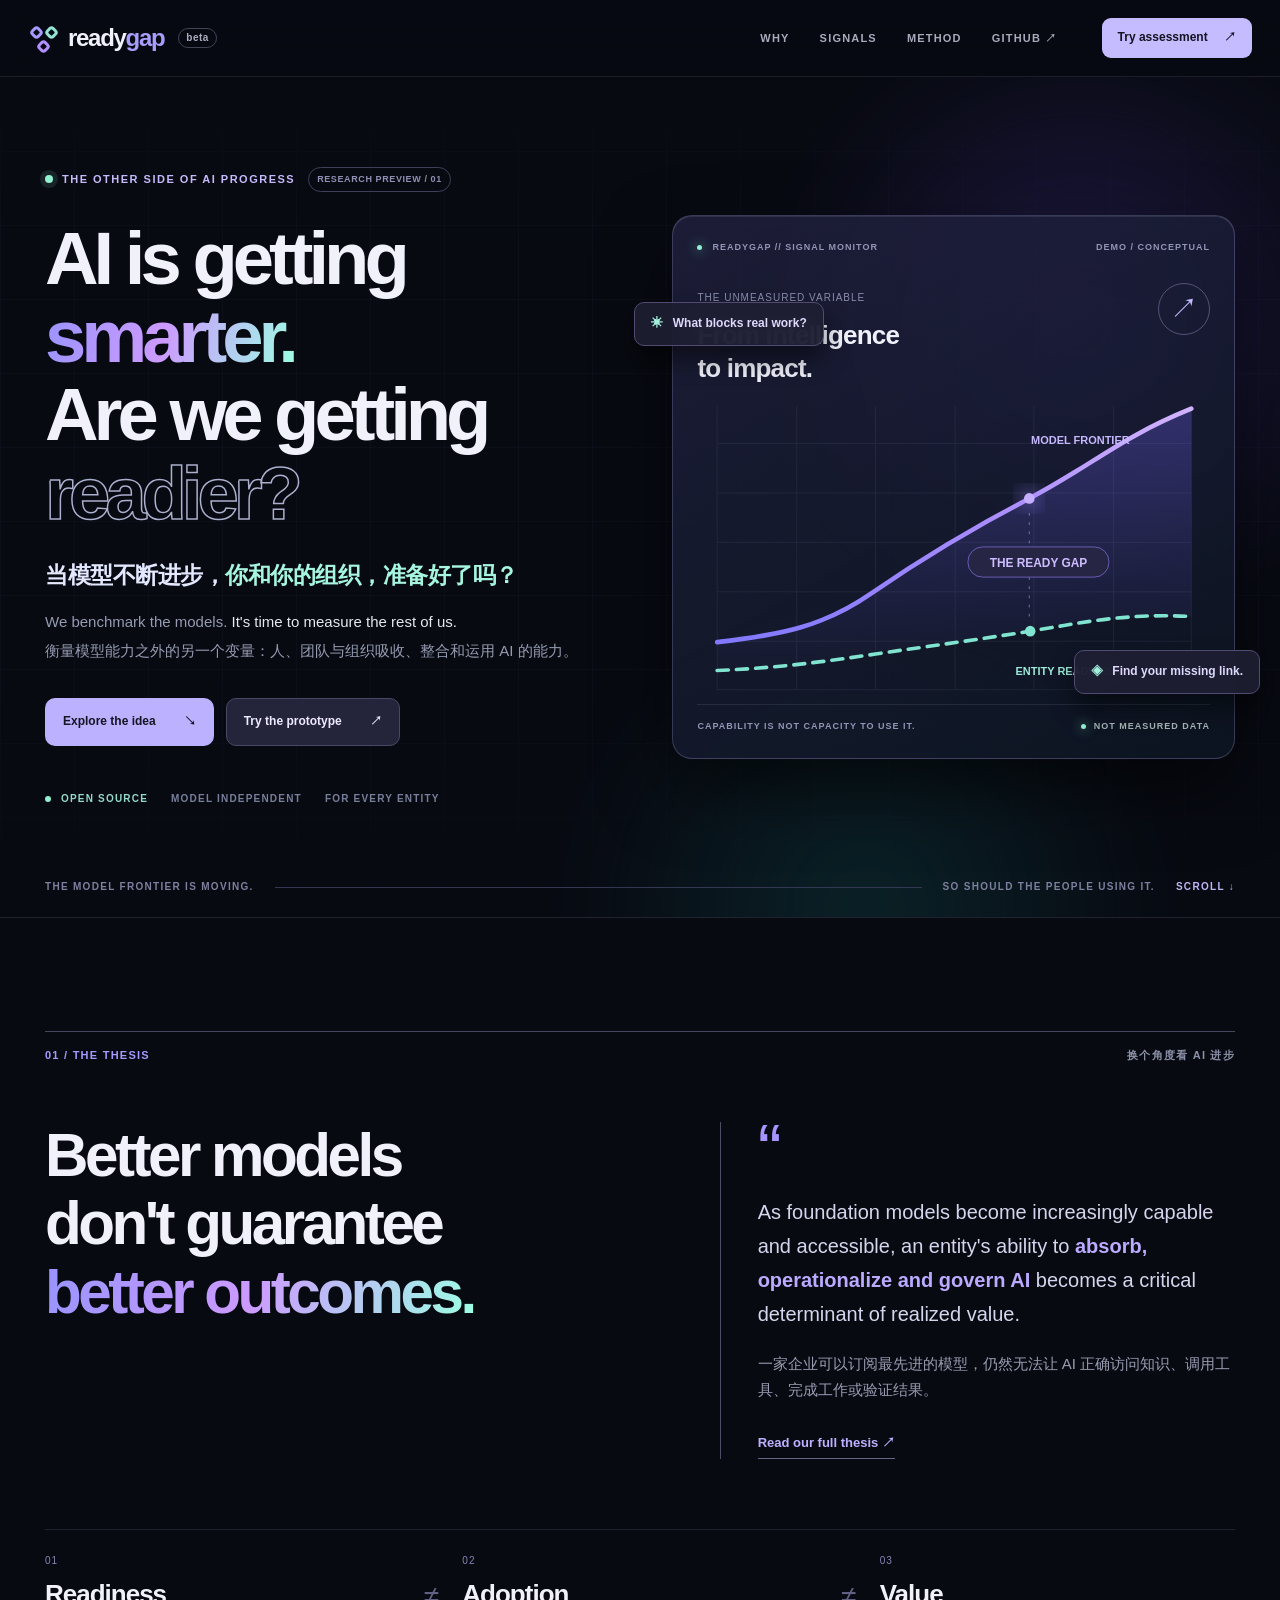
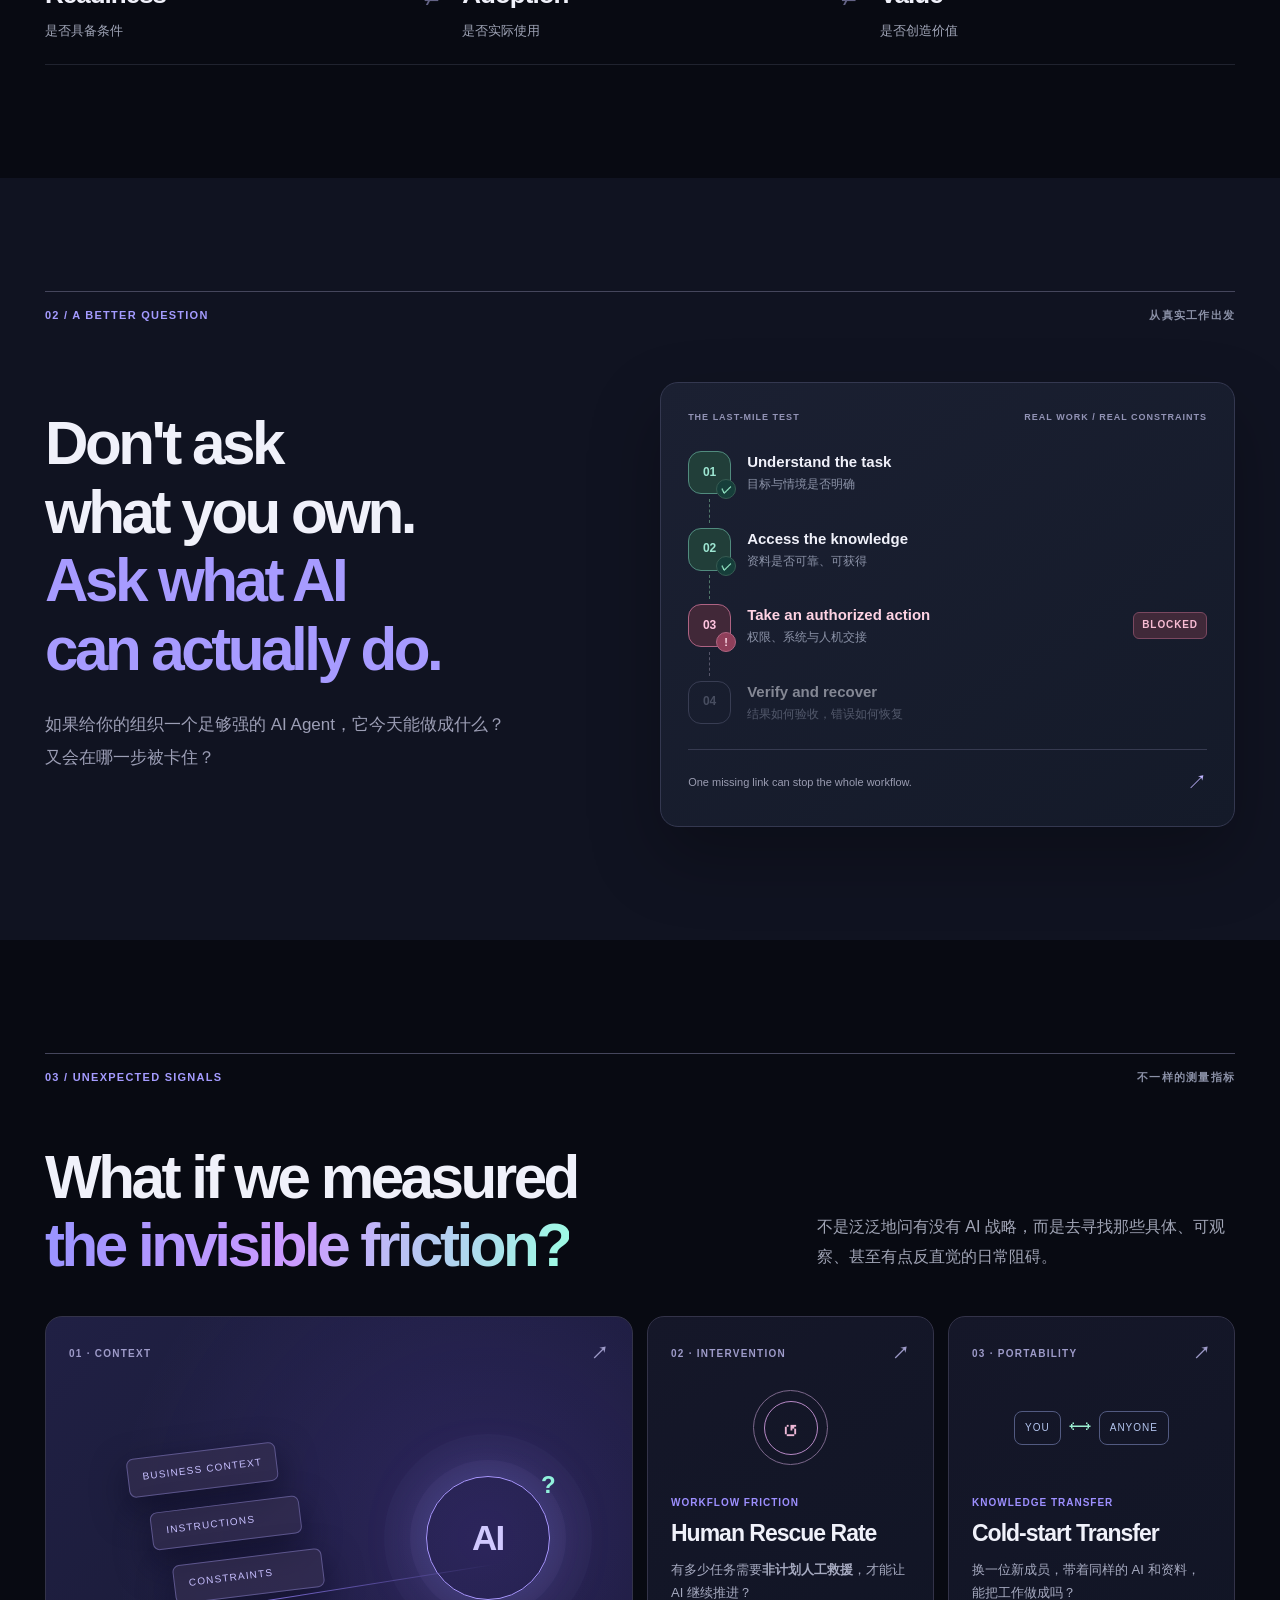
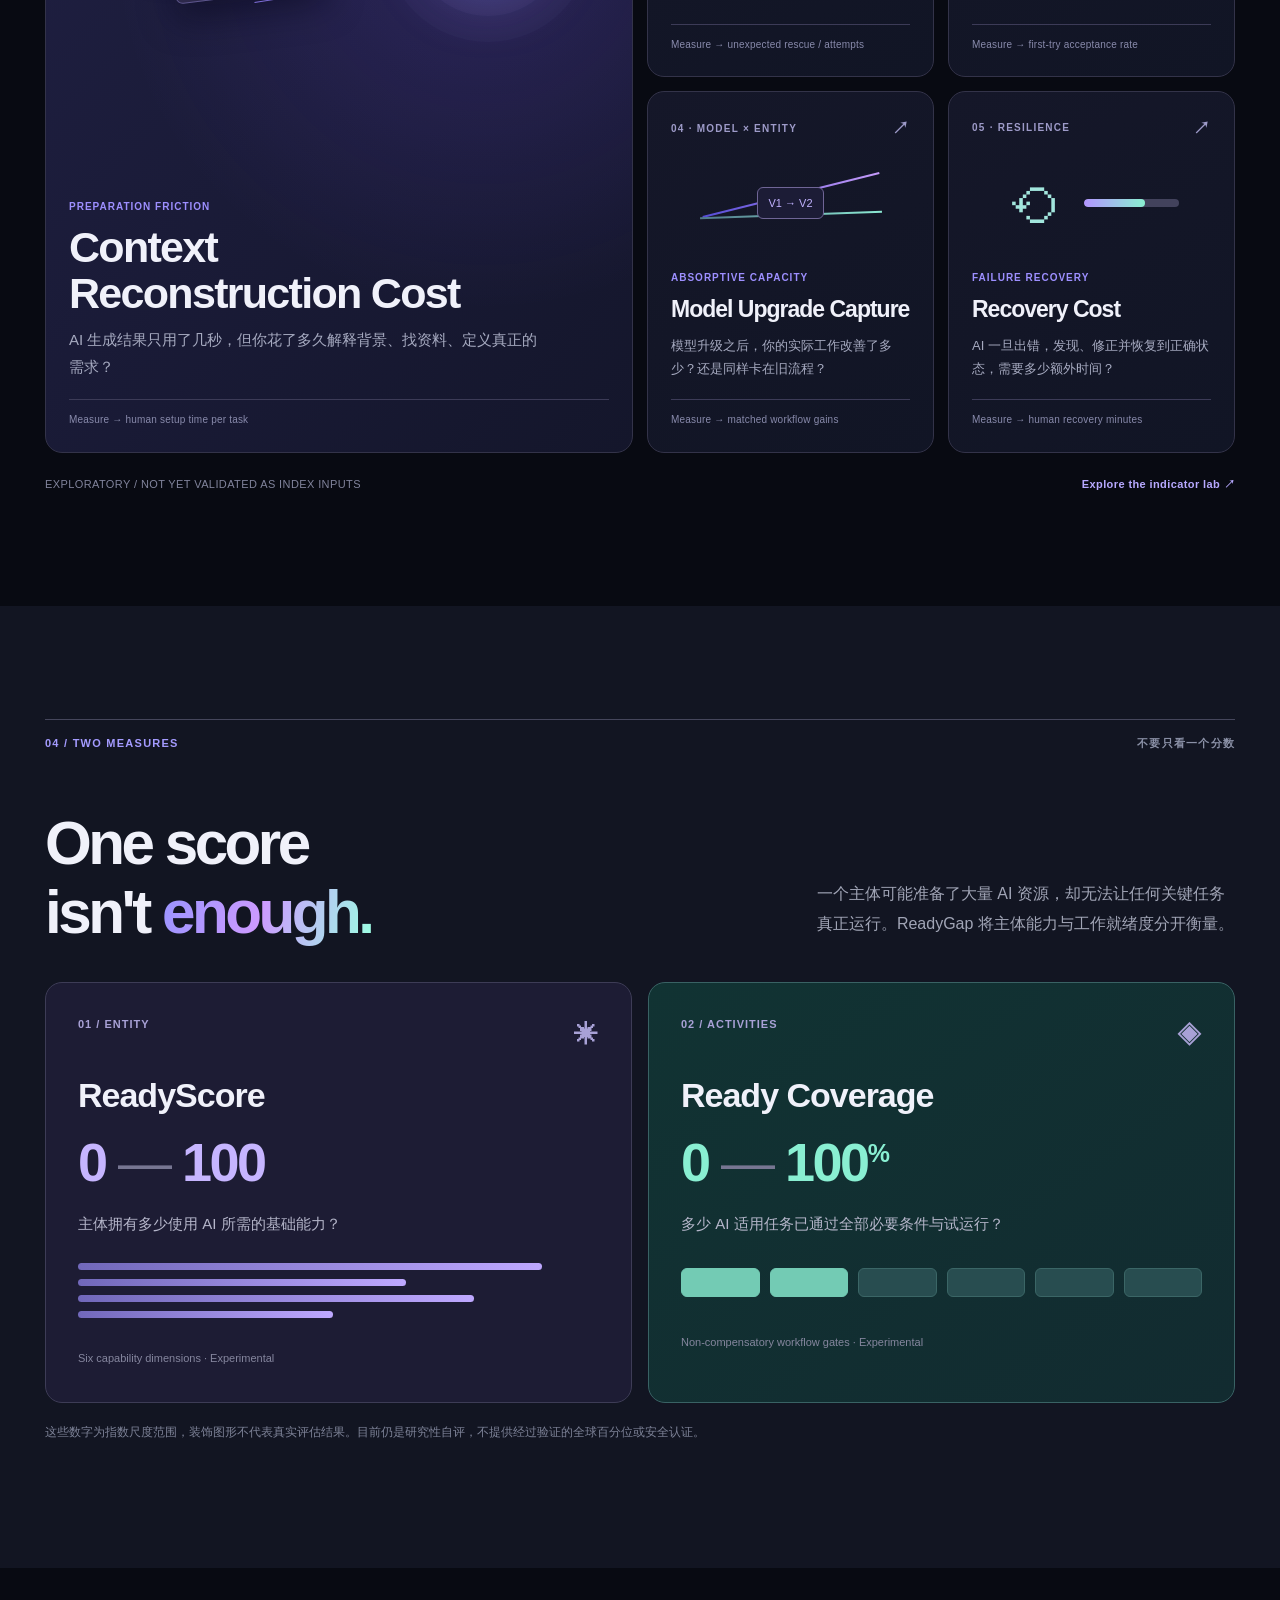
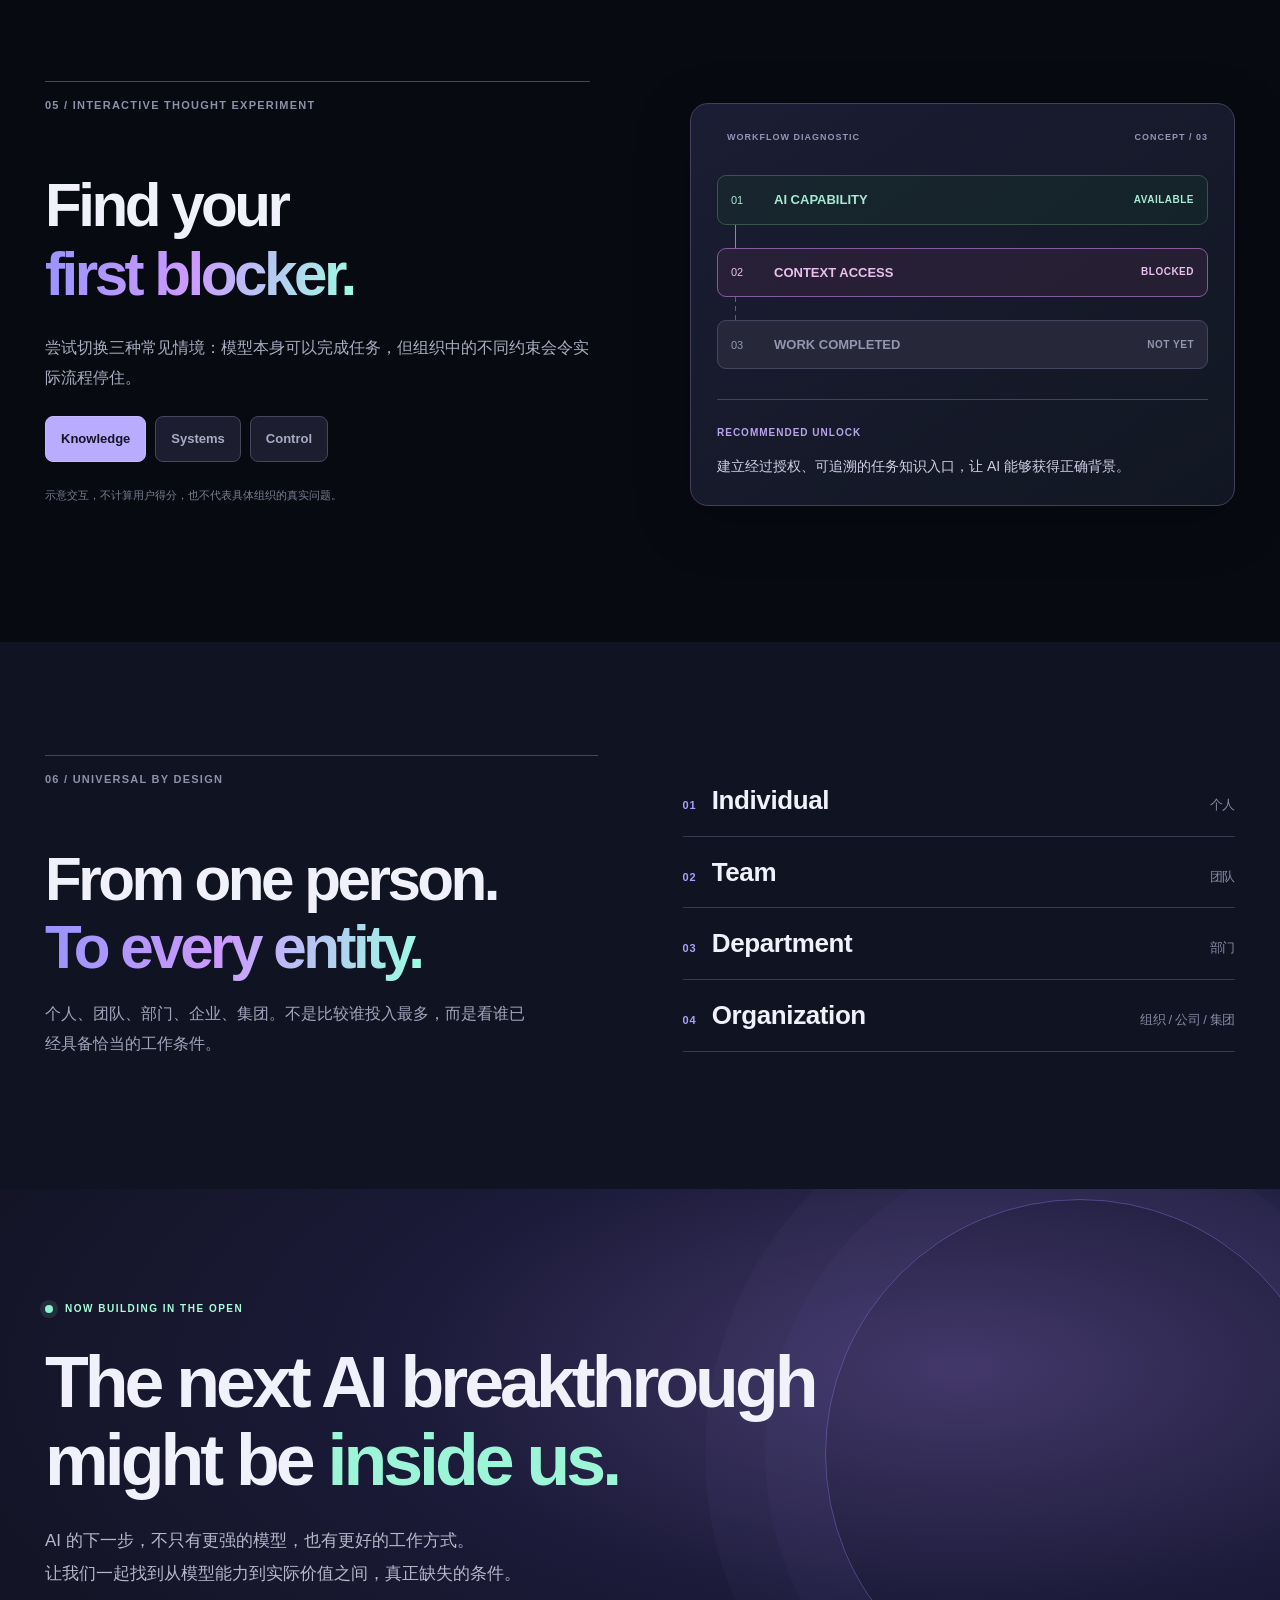
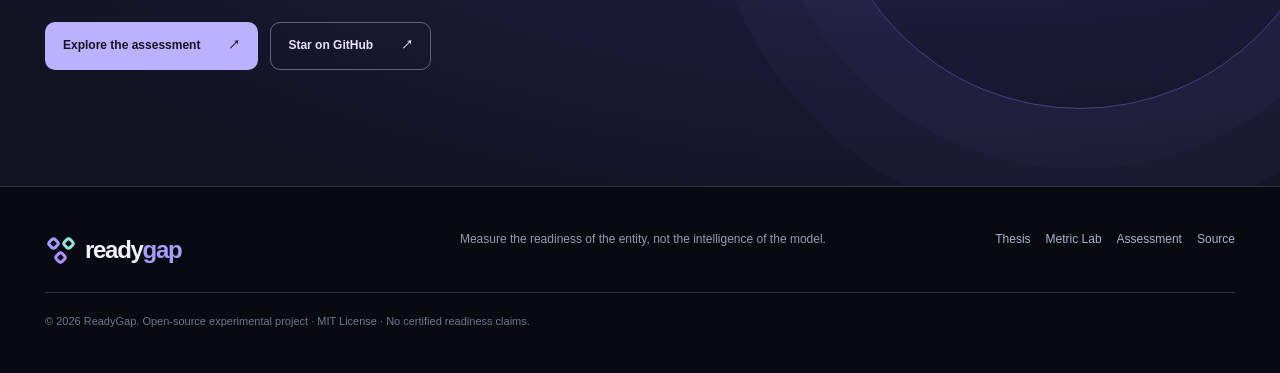
==== commit 0b91a4ed: "feat(web): AI-native redesign and GitHub Pages publishing pipeline" ====
--- a/apps/web/index.html
+++ b/apps/web/index.html
@@ -1,233 +1,136 @@
 <!doctype html>
 <html lang="zh-CN">
 <head>
-  <meta charset="UTF-8"/>
-  <meta name="viewport" content="width=device-width, initial-scale=1"/>
-  <meta name="theme-color" content="#111b28"/>
-  <meta name="description" content="ReadyGap: 衡量主体的 AI 就绪度，而不是模型的智能水平。从真实工作出发，发现 AI 应用的隐形阻碍。开源、模型中立。"/>
-  <meta property="og:type" content="website"/>
-  <meta property="og:title" content="ReadyGap — AI is advancing. Are you ready?"/>
-  <meta property="og:description" content="Measure the readiness of the entity, not the intelligence of the model."/>
-  <title>ReadyGap — AI is advancing. Are you ready?</title>
-  <link rel="stylesheet" href="./landing.css"/>
+<meta charset="UTF-8"/><meta name="viewport" content="width=device-width,initial-scale=1"/>
+<meta name="theme-color" content="#080a12"/>
+<meta name="description" content="ReadyGap — Measure the readiness of the entity, not the intelligence of the model. A new open way to understand how people and organizations absorb AI."/>
+<meta property="og:type" content="website"/><meta property="og:title" content="ReadyGap — AI is advancing. Are we ready?"/>
+<meta property="og:description" content="There are plenty of benchmarks for models. What about the people and organizations trying to use them?"/>
+<title>ReadyGap — AI is advancing. Are we ready?</title>
+<link rel="icon" type="image/svg+xml" href="./favicon.svg"/>
+<link rel="stylesheet" href="./landing.css"/>
+<script src="./landing.js" defer></script>
 </head>
 <body>
-  <a class="skip-link" href="#main">跳转至内容</a>
-  <header class="site-header">
-    <div class="nav-wrap">
-      <a class="logo" href="./" aria-label="ReadyGap 主页"><span class="logo-emblem" aria-hidden="true">R<span>.</span></span><span>ReadyGap</span></a>
-      <nav aria-label="主导航">
-        <a href="#thesis">为什么</a>
-        <a href="#signals">新视角</a>
-        <a href="#measure">如何度量</a>
-        <a class="nav-github" href="https://github.com/liuh886/ReadyGap" target="_blank" rel="noopener noreferrer">GitHub <span aria-hidden="true">↗</span></a>
-      </nav>
-      <a class="nav-cta" href="./assessment.html">体验测评 <span aria-hidden="true">↗</span></a>
+<a class="skip" href="#content">跳转至主内容</a>
+<header class="header" id="top">
+  <div class="nav-shell">
+    <a class="brand" href="./" aria-label="ReadyGap 首页"><span class="brand-logo" aria-hidden="true"><i></i><i></i><i></i></span><span>ready<span class="brand-em">gap</span></span><span class="brand-version">beta</span></a>
+    <nav class="nav-links" aria-label="主导航"><a href="#why">WHY</a><a href="#signals">SIGNALS</a><a href="#method">METHOD</a><a href="https://github.com/liuh886/ReadyGap" rel="noopener noreferrer" target="_blank">GITHUB ↗</a></nav>
+    <a class="nav-action" href="./assessment.html">Try assessment <span aria-hidden="true">↗</span></a>
+  </div>
+</header>
+<main id="content">
+  <section class="hero" aria-labelledby="hero-title">
+    <div class="ambient ambient-one" aria-hidden="true"></div><div class="ambient ambient-two" aria-hidden="true"></div>
+    <div class="grid-surface" aria-hidden="true"></div>
+    <div class="container hero-grid">
+      <div class="hero-copy reveal">
+        <div class="eyebrow"><span class="orb" aria-hidden="true"></span> THE OTHER SIDE OF AI PROGRESS <span class="beta-stamp">RESEARCH PREVIEW / 01</span></div>
+        <h1 id="hero-title">AI is getting<br/><span class="gradient-text">smarter.</span><br/>Are we getting<br/><span class="outlined-text">readier?</span></h1>
+        <p class="hero-cn">当模型不断进步，<strong>你和你的组织，准备好了吗？</strong></p>
+        <p class="hero-body">We benchmark the models. <em>It's time to measure the rest of us.</em><br/>衡量模型能力之外的另一个变量：人、团队与组织吸收、整合和运用 AI 的能力。</p>
+        <div class="hero-buttons"><a class="button button-primary" href="#why">Explore the idea <span>↘</span></a><a class="button button-soft" href="./assessment.html">Try the prototype <span>↗</span></a></div>
+        <div class="hero-under"><span><span class="signal-dot"></span> OPEN SOURCE</span><span>MODEL INDEPENDENT</span><span>FOR EVERY ENTITY</span></div>
+      </div>
+      <div class="hero-art reveal" aria-label="概念性的模型能力与主体就绪度差距可视化，非真实测量数据">
+        <div class="glass-frame">
+          <div class="viz-header"><span><span class="small-light"></span> READYGAP // SIGNAL MONITOR</span><span>DEMO / CONCEPTUAL</span></div>
+          <div class="viz-title"><div><small>THE UNMEASURED VARIABLE</small><strong>From intelligence<br/>to impact.</strong></div><div class="viz-mark" aria-hidden="true">↗</div></div>
+          <svg class="curve" viewBox="0 0 560 350" role="img" aria-label="示意图：模型能力上升较快，主体准备程度提升较慢，二者之间存在差距。非真实时间序列。">
+          <defs><linearGradient id="modelStroke" x1="0" y1="1" x2="1" y2="0"><stop offset="0%" stop-color="#8178ff"/><stop offset="55%" stop-color="#a88cff"/><stop offset="100%" stop-color="#d2b3ff"/></linearGradient><linearGradient id="spaceFill" x1="0" y1="0" x2="0" y2="1"><stop offset="0%" stop-color="#7667ff" stop-opacity=".29"/><stop offset="100%" stop-color="#7667ff" stop-opacity=".02"/></linearGradient><filter id="halo"><feGaussianBlur stdDeviation="9"/></filter></defs>
+          <g stroke="#526078" opacity=".22" stroke-width="1"><path d="M22 65 H540 M22 119 H540 M22 173 H540 M22 227 H540 M22 281 H540 M22 334 H540"/><path d="M22 24 V334 M109 24 V334 M195 24 V334 M282 24 V334 M368 24 V334 M455 24 V334 M540 24 V334"/></g>
+          <path d="M22 282 C92 274 138 265 190 229 S296 160 363 125 S461 59 540 27 L540 254 C476 252 413 258 355 270 S217 286 144 303 S57 309 22 313Z" fill="url(#spaceFill)"/>
+          <path class="line-model" d="M22 282 C92 274 138 265 190 229 S296 160 363 125 S461 59 540 27" fill="none" stroke="url(#modelStroke)" stroke-width="5" stroke-linecap="round"/>
+          <path class="line-ready" d="M22 313 C90 310 134 304 195 295 S309 279 364 270 S468 250 540 254" fill="none" stroke="#80e4d0" stroke-width="4" stroke-linecap="round" stroke-dasharray="12 9"/>
+          <g><circle cx="363" cy="125" r="14" fill="#9c86ff" opacity=".25" filter="url(#halo)"/><circle cx="363" cy="125" r="5.8" fill="#c6afff"/><circle cx="364" cy="270" r="5.8" fill="#80e4d0"/><path d="M363 141 V254" stroke="#b9c3ff" stroke-dasharray="3 7" opacity=".55"/></g>
+          <rect x="296" y="178" width="154" height="33" rx="16" fill="#272544" stroke="#6e62bd"/><text x="373" y="200" fill="#cdbdff" font-family="Arial,sans-serif" font-size="13" font-weight="700" text-anchor="middle">THE READY GAP</text>
+          <text x="365" y="66" fill="#c5b8ff" font-size="12" font-family="Arial,sans-serif" font-weight="700">MODEL FRONTIER</text><text x="348" y="318" fill="#9ce9d8" font-size="12" font-family="Arial,sans-serif" font-weight="700">ENTITY READINESS</text>
+          </svg>
+          <div class="viz-footer"><span>CAPABILITY IS NOT CAPACITY TO USE IT.</span><span><i class="small-light"></i> NOT MEASURED DATA</span></div>
+        </div>
+        <div class="floating-pill pill-a"><span class="pill-icon">✳</span> What blocks real work?</div>
+        <div class="floating-pill pill-b"><span class="pill-icon">◈</span> Find your missing link.</div>
+      </div>
     </div>
-  </header>
-
-  <main id="main">
-    <section class="hero" aria-labelledby="hero-title">
-      <div class="hero-inner">
-        <div class="hero-copy">
-          <p class="eyebrow"><span class="pulse" aria-hidden="true"></span> AN OPEN EXPERIMENT IN AI READINESS <span class="eyebrow-index">/ V0.1</span></p>
-          <h1 id="hero-title">AI is advancing.<br/><span>Are we ready?</span></h1>
-          <p class="hero-title-zh">模型越来越强，<br/>我们准备好了吗？</p>
-          <p class="hero-lede">我们已经有无数榜单衡量 AI 能做什么。<br/>但很少有人测量：<strong>人、团队和组织，究竟能让 AI 做成什么？</strong></p>
-          <div class="hero-actions">
-            <a class="button button-light" href="#thesis">了解 ReadyGap <span aria-hidden="true">↘</span></a>
-            <a class="button button-outline" href="./assessment.html">体验初版测评 <span aria-hidden="true">↗</span></a>
-          </div>
-          <p class="hero-note">OPEN SOURCE · MODEL-INDEPENDENT · INDIVIDUALS TO ORGANIZATIONS</p>
-        </div>
-        <div class="hero-visual">
-          <div class="visual-top"><span class="mini-index">THE MISSING VARIABLE</span><span class="visual-decoration" aria-hidden="true">◌ ◌ ◌</span></div>
-          <svg class="hero-diagram" viewBox="0 0 540 392" role="img" aria-label="概念示意：模型能力和主体就绪度可能以不同速度发展；两者之间存在需要识别和改善的缺口。不是实测数据。">
-            <defs>
-              <linearGradient id="modelLine" x1="0" y1="1" x2="1" y2="0"><stop offset="0%" stop-color="#71e4d1"/><stop offset="100%" stop-color="#b0f9e1"/></linearGradient>
-              <linearGradient id="gapGradient" x1="0" y1="0" x2="0" y2="1"><stop offset="0%" stop-color="#75d6c1" stop-opacity=".18"/><stop offset="100%" stop-color="#75d6c1" stop-opacity="0"/></linearGradient>
-            </defs>
-            <g stroke="#5b6b7b" stroke-width="1" opacity=".25">
-              <path d="M45 75 H510 M45 140 H510 M45 205 H510 M45 270 H510 M45 335 H510"/>
-              <path d="M45 45 V343 M138 45 V343 M231 45 V343 M324 45 V343 M417 45 V343 M510 45 V343"/>
-            </g>
-            <path d="M45 270 C115 259 147 223 214 201 S340 128 400 104 S470 69 510 45 L510 255 C445 260 396 258 335 272 S225 286 156 296 S77 308 45 314Z" fill="url(#gapGradient)"/>
-            <path d="M45 270 C115 259 147 223 214 201 S340 128 400 104 S470 69 510 45" stroke="url(#modelLine)" stroke-width="4.5" fill="none" stroke-linecap="round"/>
-            <path d="M45 314 C114 299 157 299 215 294 S332 276 399 269 S468 265 510 255" stroke="#97a8c1" stroke-width="3.4" stroke-dasharray="8 8" fill="none" stroke-linecap="round"/>
-            <circle cx="400" cy="104" r="7.5" fill="#a9f3dc" stroke="#182a38" stroke-width="4"/>
-            <circle cx="399" cy="269" r="7.5" fill="#b7c8db" stroke="#182a38" stroke-width="4"/>
-            <path d="M399 116 V256" stroke="#e0eee9" opacity=".8" stroke-dasharray="4 7" stroke-width="1.6"/>
-            <g font-family="Inter,Arial,sans-serif" font-size="15">
-              <text x="310" y="67" fill="#c3f9e7" font-weight="600">Model capability</text>
-              <text x="310" y="318" fill="#bdc8d6" font-weight="600">Entity readiness</text>
-            </g>
-            <rect x="298" y="172" width="160" height="39" rx="8" fill="#203747" stroke="#3b5663"/>
-            <text x="378" y="196" text-anchor="middle" font-family="Inter,Arial,sans-serif" font-size="14" font-weight="700" fill="#f0f8f6">THE READY GAP</text>
-            <text x="46" y="369" font-family="Inter,Arial,sans-serif" font-size="12" fill="#8ca1b2">THEN</text>
-            <text x="473" y="369" font-family="Inter,Arial,sans-serif" font-size="12" fill="#8ca1b2">NEXT →</text>
-          </svg>
-          <div class="visual-bottom"><span>模型能力 ≠ 主体就绪度</span><span>CONCEPTUAL · NOT REAL DATA</span></div>
+    <div class="hero-rail container"><span>THE MODEL FRONTIER IS MOVING.</span><span class="rail-line"></span><span>SO SHOULD THE PEOPLE USING IT.</span><span>SCROLL ↓</span></div>
+  </section>
+  <section class="statement section" id="why">
+    <div class="container">
+      <div class="section-eyebrow"><span>01 / THE THESIS</span><span>换个角度看 AI 进步</span></div>
+      <div class="statement-grid">
+        <div class="reveal"><h2>Better models<br/>don't guarantee<br/><span class="gradient-text">better outcomes.</span></h2></div>
+        <div class="statement-right reveal"><span class="quote-icon">“</span><p>As foundation models become increasingly capable and accessible, an entity's ability to <strong>absorb, operationalize and govern AI</strong> becomes a critical determinant of realized value.</p><p class="statement-cn">一家企业可以订阅最先进的模型，仍然无法让 AI 正确访问知识、调用工具、完成工作或验证结果。</p><a class="inline-link" href="../../framework/THESIS.md">Read our full thesis ↗</a></div>
+      </div>
+      <div class="triad" aria-label="三个需要分开测量的概念"><div><span>01</span><strong>Readiness</strong><small>是否具备条件</small></div><b>≠</b><div><span>02</span><strong>Adoption</strong><small>是否实际使用</small></div><b>≠</b><div><span>03</span><strong>Value</strong><small>是否创造价值</small></div></div>
+    </div>
+  </section>
+  <section class="thought section">
+    <div class="container">
+      <div class="section-eyebrow"><span>02 / A BETTER QUESTION</span><span>从真实工作出发</span></div>
+      <div class="thought-grid">
+        <div class="thought-heading reveal"><h2>Don't ask<br/>what you own.<br/><em>Ask what AI<br/>can actually do.</em></h2><p>如果给你的组织一个足够强的 AI Agent，它今天能做成什么？又会在哪一步被卡住？</p></div>
+        <div class="thought-panel reveal">
+          <div class="panel-header"><span>THE LAST-MILE TEST</span><span>REAL WORK / REAL CONSTRAINTS</span></div>
+          <div class="workflow"><div class="workflow-row"><span class="workflow-node complete">01 <i>✓</i></span><div><strong>Understand the task</strong><small>目标与情境是否明确</small></div></div><div class="workflow-line"></div><div class="workflow-row"><span class="workflow-node complete">02 <i>✓</i></span><div><strong>Access the knowledge</strong><small>资料是否可靠、可获得</small></div></div><div class="workflow-line"></div><div class="workflow-row blocked"><span class="workflow-node fail">03 <i>!</i></span><div><strong>Take an authorized action</strong><small>权限、系统与人机交接</small></div><span class="block-flag">BLOCKED</span></div><div class="workflow-line faded"></div><div class="workflow-row muted-row"><span class="workflow-node">04</span><div><strong>Verify and recover</strong><small>结果如何验收，错误如何恢复</small></div></div></div>
+          <div class="panel-bottom"><span>One missing link can stop the whole workflow.</span><span>↗</span></div>
         </div>
       </div>
-    </section>
-
-    <section class="main-container thesis-section" id="thesis" aria-labelledby="thesis-title">
-      <div class="section-marker"><span>01 / THE IDEA</span><span>研究命题</span></div>
-      <div class="thesis-grid">
-        <div>
-          <h2 id="thesis-title">问题不只是<br/>AI <em>有多强。</em></h2>
-          <p class="large-copy">一家企业可以订阅最先进的模型，却仍然无法让 AI 读取必要资料、通过系统完成任务，或验证最终结果。</p>
-        </div>
-        <div class="thesis-detail">
-          <div class="manifesto"><span class="quote-symbol" aria-hidden="true">“</span><p>Measure the readiness of the entity, <em>not the intelligence of the model.</em></p></div>
-          <p>AI 技术能力的增长，与一个主体吸收、整合和利用 AI 的能力，是两个不同的改进变量。</p>
-          <p>ReadyGap 关注后者：从个人、团队到部门和企业，究竟有哪些现实条件，让模型能力可以转化为可靠、有价值的行动？</p>
-          <a class="text-link" href="../../framework/THESIS.md">阅读完整研究命题 <span aria-hidden="true">↗</span></a>
-        </div>
-      </div>
-      <div class="distinction-bar" aria-label="三个不同概念">
-        <div><small>01</small><strong>AI Readiness</strong><span>具备什么条件</span></div>
-        <div class="not-equal" aria-hidden="true">≠</div>
-        <div><small>02</small><strong>AI Adoption</strong><span>实际如何采用</span></div>
-        <div class="not-equal" aria-hidden="true">≠</div>
-        <div><small>03</small><strong>AI Value</strong><span>真正创造什么价值</span></div>
-      </div>
-    </section>
-
-    <section class="contrast-section" aria-labelledby="contrast-title">
-      <div class="main-container contrast-inner">
-        <div class="section-marker light"><span>02 / A DIFFERENT QUESTION</span><span>评估方向反转</span></div>
-        <h2 id="contrast-title">不要只问：<br/><span>“我们有没有 AI 战略？”</span></h2>
-        <p>我们更想问一个具体得多、也更有挑战性的问题：</p>
-        <blockquote>如果今天有一个足够强的 AI Agent，<br/>它能在你的实际工作中<strong>做成什么？</strong><br/>又会在哪里<strong>被卡住？</strong></blockquote>
-        <div class="contrast-notes">
-          <span>知识能否被理解？</span><span>工具是否获授权？</span><span>流程能否衔接？</span><span>结果是否可验证？</span><span>错误能否恢复？</span>
-        </div>
-        <p class="caveat">这是用于发现障碍的思想实验，不意味着所有任务都应该自动化或交给自主 Agent。</p>
-      </div>
-    </section>
-
-    <section class="main-container signals-section" id="signals" aria-labelledby="signals-title">
-      <div class="section-marker"><span>03 / UNEXPECTED SIGNALS</span><span>新的观察视角</span></div>
-      <div class="signals-heading">
-        <div><h2 id="signals-title">真正的阻碍，<br/>可能藏在这些细节里。</h2></div>
-        <p>不要从“拥有多少 AI 资源”开始。试着观察一次真实工作，在 AI 接手之前、运行之中和出错之后，究竟发生了什么。</p>
-      </div>
-      <div class="signal-grid">
-        <article class="signal-card featured">
-          <div class="signal-top"><span>01 / CONTEXT</span><span aria-hidden="true">↗</span></div>
-          <div class="signal-symbol context-symbol" aria-hidden="true"><span>?</span><i></i><i></i></div>
-          <h3>Context Reconstruction Cost</h3>
-          <h4>情境重建成本</h4>
-          <p>模型很快给出答案，但你花了多久才能让它理解背景、限制条件和真正的任务？</p>
-          <div class="signal-measure">观察单位 <strong>人工准备分钟 / 任务</strong></div>
+    </div>
+  </section>
+  <section class="signals section" id="signals">
+    <div class="container">
+      <div class="section-eyebrow"><span>03 / UNEXPECTED SIGNALS</span><span>不一样的测量指标</span></div>
+      <div class="section-head"><h2>What if we measured<br/><span class="gradient-text">the invisible friction?</span></h2><p>不是泛泛地问有没有 AI 战略，而是去寻找那些具体、可观察、甚至有点反直觉的日常阻碍。</p></div>
+      <div class="bento">
+        <article class="metric-card metric-featured reveal">
+          <div class="metric-head"><span>01 · CONTEXT</span><span class="metric-arrow">↗</span></div>
+          <div class="metric-art art-context" aria-hidden="true"><div class="context-stack"><span>BUSINESS CONTEXT</span><span>INSTRUCTIONS</span><span>CONSTRAINTS</span></div><div class="context-orbit">AI<span>?</span></div><span class="context-line"></span></div>
+          <div class="metric-text"><small class="category">PREPARATION FRICTION</small><h3>Context<br/>Reconstruction Cost</h3><p>AI 生成结果只用了几秒，但你花了多久解释背景、找资料、定义真正的需求？</p><span class="metric-unit">Measure → human setup time per task</span></div>
         </article>
-        <article class="signal-card">
-          <div class="signal-top"><span>02 / RELIABILITY</span><span aria-hidden="true">↗</span></div>
-          <div class="signal-icon" aria-hidden="true">↺</div>
-          <h3>Human Rescue Rate</h3>
-          <h4>人工救援率</h4>
-          <p>多少次 AI 尝试在预定交接之外，需要人临时补充信息、纠偏或接管才能继续？</p>
-          <div class="signal-measure">观察单位 <strong>非计划救援的尝试 / 总尝试</strong></div>
+        <article class="metric-card reveal">
+          <div class="metric-head"><span>02 · INTERVENTION</span><span class="metric-arrow">↗</span></div>
+          <div class="mini-art rescue-art" aria-hidden="true"><span class="ring one"></span><span class="ring two"></span><span class="rescue-core">↺</span></div>
+          <div class="metric-text"><small class="category">WORKFLOW FRICTION</small><h3>Human Rescue Rate</h3><p>有多少任务需要<strong>非计划人工救援</strong>，才能让 AI 继续推进？</p><span class="metric-unit">Measure → unexpected rescue / attempts</span></div>
         </article>
-        <article class="signal-card">
-          <div class="signal-top"><span>03 / TRANSFER</span><span aria-hidden="true">↗</span></div>
-          <div class="signal-icon" aria-hidden="true">⇄</div>
-          <h3>Cold-start Transfer</h3>
-          <h4>冷启动可移交性</h4>
-          <p>换一位不熟悉流程的人，使用同样的知识与 AI，能否仍然完成工作？</p>
-          <div class="signal-measure">观察单位 <strong>新接手者验收通过率</strong></div>
+        <article class="metric-card reveal">
+          <div class="metric-head"><span>03 · PORTABILITY</span><span class="metric-arrow">↗</span></div>
+          <div class="mini-art transfer-art" aria-hidden="true"><span>YOU</span><i>⟷</i><span>ANYONE</span></div>
+          <div class="metric-text"><small class="category">KNOWLEDGE TRANSFER</small><h3>Cold-start Transfer</h3><p>换一位新成员，带着同样的 AI 和资料，能把工作做成吗？</p><span class="metric-unit">Measure → first-try acceptance rate</span></div>
         </article>
-        <article class="signal-card">
-          <div class="signal-top"><span>04 / ABSORPTION</span><span aria-hidden="true">↗</span></div>
-          <div class="signal-icon" aria-hidden="true">↑</div>
-          <h3>Model Upgrade Capture</h3>
-          <h4>模型进步吸收能力</h4>
-          <p>模型升级了，同样的业务流程能获得多少实际改善？还是瓶颈仍然存在？</p>
-          <div class="signal-measure">观察单位 <strong>固定任务集的前后表现</strong></div>
+        <article class="metric-card reveal">
+          <div class="metric-head"><span>04 · MODEL × ENTITY</span><span class="metric-arrow">↗</span></div>
+          <div class="mini-art upgrade-art" aria-hidden="true"><span class="upgrade-line one"></span><span class="upgrade-line two"></span><span class="upgrade-badge">V1 → V2</span></div>
+          <div class="metric-text"><small class="category">ABSORPTIVE CAPACITY</small><h3>Model Upgrade Capture</h3><p>模型升级之后，你的实际工作改善了多少？还是同样卡在旧流程？</p><span class="metric-unit">Measure → matched workflow gains</span></div>
         </article>
-        <article class="signal-card">
-          <div class="signal-top"><span>05 / RESILIENCE</span><span aria-hidden="true">↗</span></div>
-          <div class="signal-icon" aria-hidden="true">⟲</div>
-          <h3>Recovery Cost</h3>
-          <h4>错误恢复成本</h4>
-          <p>AI 出错之后，要花多少额外时间发现、纠正并把任务恢复到可接受的状态？</p>
-          <div class="signal-measure">观察单位 <strong>按错误严重度记录恢复时间</strong></div>
-        </article>
-        <article class="signal-card signal-closing">
-          <div class="signal-top"><span>THE REAL QUESTION</span><span aria-hidden="true">✳</span></div>
-          <h3>Measure the friction.<br/><em>Find the unlock.</em></h3>
-          <p>一个有价值的指标，不只是生成一个数字，更应该让你看清楚下一步能够改变什么。</p>
-          <a href="../../items/CREATIVE_METRICS_LAB.md">探索全部创意指标 <span aria-hidden="true">↗</span></a>
+        <article class="metric-card reveal">
+          <div class="metric-head"><span>05 · RESILIENCE</span><span class="metric-arrow">↗</span></div>
+          <div class="mini-art recovery-art" aria-hidden="true"><span class="recovery-icon">⟲</span><span class="recovery-track"><i></i></span></div>
+          <div class="metric-text"><small class="category">FAILURE RECOVERY</small><h3>Recovery Cost</h3><p>AI 一旦出错，发现、修正并恢复到正确状态，需要多少额外时间？</p><span class="metric-unit">Measure → human recovery minutes</span></div>
         </article>
       </div>
-      <p class="disclaimer">这些是正在探索的候选指标与观察方法，尚未经过科学校准，也尚未全部进入公开评分算法。</p>
-    </section>
-
-    <section class="measure-section" id="measure" aria-labelledby="measure-title">
-      <div class="main-container">
-        <div class="section-marker"><span>04 / TWO LENSES</span><span>双指标 · 两个问题</span></div>
-        <div class="measure-header">
-          <h2 id="measure-title">一个分数，<br/>还不够。</h2>
-          <p>组织可能具有很好的 AI 基础，却没有任何一项关键任务真正准备好运行。因此，我们把<strong>主体能力</strong>与<strong>活动运行准备</strong>分开观察。</p>
-        </div>
-        <div class="measure-grid">
-          <article class="measure-card">
-            <div class="measure-card-kicker">01 / ENTITY CAPABILITY</div>
-            <div class="measure-title"><h3>ReadyScore</h3><span>0—100</span></div>
-            <p>你已经具备多少与 AI 融合的基础能力？</p>
-            <div class="measure-lines" aria-hidden="true"><span style="width:79%"></span><span style="width:56%"></span><span style="width:86%"></span><span style="width:61%"></span></div>
-            <small>覆盖任务、知识、工具、协作、控制与学习能力。</small>
-          </article>
-          <article class="measure-card dark">
-            <div class="measure-card-kicker">02 / WORKFLOW READINESS</div>
-            <div class="measure-title"><h3>Ready Coverage</h3><span>0—100%</span></div>
-            <p>在适合 AI 的工作中，多少已经通过必要条件检查和代表性试运行？</p>
-            <div class="coverage-mark" aria-hidden="true"><span class="filled"></span><span class="filled"></span><span></span><span></span><span></span></div>
-            <small>缺少一项关键权限、验收或监督条件，就不能用其他高分抵消。</small>
-          </article>
-        </div>
-        <p class="measure-footnote">数值是量表范围，图形为装饰性示意，不代表任何已测量主体。现有公开测评为实验性自评，不提供经过验证的全球排名或安全认证。</p>
+      <div class="signal-foot"><span>EXPLORATORY / NOT YET VALIDATED AS INDEX INPUTS</span><a href="../../items/CREATIVE_METRICS_LAB.md">Explore the indicator lab ↗</a></div>
+    </div>
+  </section>
+  <section class="method section" id="method">
+    <div class="container">
+      <div class="section-eyebrow"><span>04 / TWO MEASURES</span><span>不要只看一个分数</span></div>
+      <div class="method-head"><h2>One score<br/>isn't <span class="gradient-text">enough.</span></h2><p>一个主体可能准备了大量 AI 资源，却无法让任何关键任务真正运行。ReadyGap 将主体能力与工作就绪度分开衡量。</p></div>
+      <div class="score-grid">
+        <article class="score-card"><div class="score-label"><span>01 / ENTITY</span><span class="score-symbol">✳</span></div><h3>ReadyScore</h3><div class="score-range">0 <span>—</span> 100</div><p>主体拥有多少使用 AI 所需的基础能力？</p><div class="score-bars" aria-hidden="true"><span style="--w:89%"></span><span style="--w:63%"></span><span style="--w:76%"></span><span style="--w:49%"></span></div><small>Six capability dimensions · Experimental</small></article>
+        <article class="score-card coverage"><div class="score-label"><span>02 / ACTIVITIES</span><span class="score-symbol">◈</span></div><h3>Ready Coverage</h3><div class="score-range">0 <span>—</span> 100<sup>%</sup></div><p>多少 AI 适用任务已通过全部必要条件与试运行？</p><div class="score-segments" aria-hidden="true"><span></span><span></span><span></span><span></span><span></span><span></span></div><small>Non-compensatory workflow gates · Experimental</small></article>
       </div>
-    </section>
-
-    <section class="main-container audience-section">
-      <div class="section-marker"><span>05 / FOR EVERY ENTITY</span><span>通用主体</span></div>
-      <div class="audience-grid">
-        <h2>从一个人，<br/>到整个组织。</h2>
-        <div class="audience-detail">
-          <p>ReadyGap 不以企业规模或 AI 投入金额定义先进程度。一个人不需要企业级系统，一个部门也不必为了获得高分而追求不必要的自动化。</p>
-          <div class="audience-pills"><span>个人</span><span>小团队</span><span>部门</span><span>公司</span><span>集团</span><span>其他组织</span></div>
-          <p class="quiet">同一套概念可以跨主体使用，但不同主体的分数尚不能未经校准就直接排名比较。</p>
-        </div>
-      </div>
-    </section>
-
-    <section class="final-cta" aria-labelledby="cta-title">
-      <div class="main-container cta-grid">
-        <div>
-          <div class="eyebrow">OPEN FRAMEWORK · OPEN QUESTIONS</div>
-          <h2 id="cta-title">The next AI breakthrough<br/>might be <em>inside us.</em></h2>
-          <p>有时，我们缺少的不是更强的模型，而是让现有模型真正理解、参与和完成工作的条件。</p>
-          <div class="final-actions">
-            <a class="button button-dark" href="./assessment.html">体验测评原型 <span aria-hidden="true">↗</span></a>
-            <a class="button button-text" href="https://github.com/liuh886/ReadyGap" target="_blank" rel="noopener noreferrer">参与开源项目 <span aria-hidden="true">↗</span></a>
-          </div>
-        </div>
-        <aside class="cta-aside">
-          <span>READYGAP / U-ARI</span>
-          <p>Assess.<br/>Understand.<br/><strong>Improve.</strong></p>
-          <small>先看到差距，再缩小差距。</small>
-        </aside>
-      </div>
-    </section>
-  </main>
-  <footer class="site-footer">
-    <div class="main-container footer-inner">
-      <div class="footer-brand"><a class="logo" href="./"><span class="logo-emblem" aria-hidden="true">R<span>.</span></span> ReadyGap</a><p>Measure the readiness of the entity, not the intelligence of the model.</p></div>
-      <nav aria-label="页脚导航"><a href="./assessment.html">Assessment</a><a href="../../framework/THESIS.md">Thesis</a><a href="../../items/CREATIVE_METRICS_LAB.md">Metrics Lab</a><a href="https://github.com/liuh886/ReadyGap">GitHub</a></nav>
-      <p class="copyright">© 2026 ReadyGap · Open-source experimental project. No certification or verified global benchmark. MIT License.</p>
+      <p class="measure-note">这些数字为指数尺度范围，装饰图形不代表真实评估结果。目前仍是研究性自评，不提供经过验证的全球百分位或安全认证。</p>
     </div>
-  </footer>
-</body>
-</html>+  </section>
+  <section class="lab-section section">
+    <div class="container lab-grid">
+      <div><div class="section-eyebrow"><span>05 / INTERACTIVE THOUGHT EXPERIMENT</span></div><h2>Find your<br/><span class="gradient-text">first blocker.</span></h2><p>尝试切换三种常见情境：模型本身可以完成任务，但组织中的不同约束会令实际流程停住。</p><div class="lab-buttons" role="group" aria-label="切换工作流瓶颈情境"><button type="button" data-scenario="context" aria-pressed="true">Knowledge</button><button type="button" data-scenario="tools" aria-pressed="false">Systems</button><button type="button" data-scenario="control" aria-pressed="false">Control</button></div><p class="lab-disclaimer">示意交互，不计算用户得分，也不代表具体组织的真实问题。</p></div>
+      <div class="scenario-panel" aria-live="polite"><div class="scenario-header"><span><i></i> WORKFLOW DIAGNOSTIC</span><span>CONCEPT / 03</span></div><div class="scenario-flow"><div class="scenario-step"><span>01</span><strong>AI CAPABILITY</strong><b>AVAILABLE</b></div><div class="scenario-connector"></div><div class="scenario-step active"><span>02</span><strong id="scenario-label">CONTEXT ACCESS</strong><b id="scenario-status">BLOCKED</b></div><div class="scenario-connector blocked-connector"></div><div class="scenario-step inactive"><span>03</span><strong>WORK COMPLETED</strong><b>NOT YET</b></div></div><div class="scenario-insight"><span>RECOMMENDED UNLOCK</span><p id="scenario-insight">建立经过授权、可追溯的任务知识入口，让 AI 能够获得正确背景。</p></div></div>
+    </div>
+  </section>
+  <section class="audience section"><div class="container audience-layout"><div><div class="section-eyebrow"><span>06 / UNIVERSAL BY DESIGN</span></div><h2>From one person.<br/><span class="gradient-text">To every entity.</span></h2><p>个人、团队、部门、企业、集团。不是比较谁投入最多，而是看谁已经具备恰当的工作条件。</p></div><div class="entity-list"><div><span>01</span> Individual <small>个人</small></div><div><span>02</span> Team <small>团队</small></div><div><span>03</span> Department <small>部门</small></div><div><span>04</span> Organization <small>组织 / 公司 / 集团</small></div></div></div></section>
+  <section class="cta"><div class="container cta-container"><span class="cta-eyebrow"><span class="orb"></span> NOW BUILDING IN THE OPEN</span><h2>The next AI breakthrough<br/>might be <em>inside us.</em></h2><p>AI 的下一步，不只有更强的模型，也有更好的工作方式。<br/>让我们一起找到从模型能力到实际价值之间，真正缺失的条件。</p><div class="cta-actions"><a class="button button-primary" href="./assessment.html">Explore the assessment <span>↗</span></a><a class="button button-border" href="https://github.com/liuh886/ReadyGap" target="_blank" rel="noopener noreferrer">Star on GitHub <span>↗</span></a></div><div class="cta-orbit" aria-hidden="true"></div></div></section>
+</main>
+<footer class="footer"><div class="container footer-grid"><a class="brand" href="./"><span class="brand-logo" aria-hidden="true"><i></i><i></i><i></i></span><span>ready<span class="brand-em">gap</span></span></a><p>Measure the readiness of the entity, not the intelligence of the model.</p><nav aria-label="页脚链接"><a href="../../framework/THESIS.md">Thesis</a><a href="../../items/CREATIVE_METRICS_LAB.md">Metric Lab</a><a href="./assessment.html">Assessment</a><a href="https://github.com/liuh886/ReadyGap" target="_blank" rel="noopener noreferrer">Source</a></nav><small>© 2026 ReadyGap. Open-source experimental project · MIT License · No certified readiness claims.</small></div></footer>
+</body></html>
--- a/apps/web/landing.css
+++ b/apps/web/landing.css
@@ -1,15 +1,12 @@
-:root{--ink:#172337;--muted:#627087;--paper:#fbfaf7;--line:#e3e6e7;--dark:#111b28;--aqua:#6ee0c5;--aqua-soft:#d3f3e8;--accent:#316b59;--white:#fff;font-family:"DM Sans","Inter",-apple-system,BlinkMacSystemFont,"Segoe UI","Noto Sans SC","Microsoft YaHei",sans-serif;color:var(--ink);background:var(--paper)}
-*{box-sizing:border-box}html{scroll-behavior:smooth}body{margin:0;min-width:320px;-webkit-font-smoothing:antialiased;line-height:1.65}a{color:inherit;text-decoration:none}a:hover{opacity:.86}button,a{outline-offset:4px}::selection{background:#80e0ca;color:#142334}.main-container{max-width:1190px;padding:0 36px;margin:auto}.skip-link{position:absolute;left:20px;top:-80px;z-index:200;background:#fff;padding:10px 16px;border-radius:8px}.skip-link:focus{top:12px}.site-header{background:var(--paper);border-bottom:1px solid var(--line);position:sticky;top:0;z-index:100;backdrop-filter:blur(14px)}.nav-wrap{max-width:1190px;margin:auto;padding:0 36px;min-height:78px;display:flex;align-items:center;gap:50px}.logo{font-weight:800;font-size:21px;letter-spacing:-.95px;display:flex;align-items:center;gap:10px;white-space:nowrap}.logo-emblem{display:inline-grid;place-items:center;width:33px;height:33px;border-radius:9px;background:var(--dark);color:#fff;font-size:19px;line-height:1;letter-spacing:-2px}.logo-emblem span{color:var(--aqua)}.site-header nav{display:flex;gap:31px;align-items:center;margin-left:auto}.site-header nav a{font-size:13px;color:#576373;font-weight:600}.nav-cta{margin-left:4px;white-space:nowrap;background:#17283b;color:#fff;padding:10px 17px;border-radius:8px;font-size:12px;font-weight:700}.nav-cta span{margin-left:12px}
-.hero{background:var(--dark);color:#fff;position:relative;overflow:hidden}.hero:before{content:"";position:absolute;width:900px;height:700px;border-radius:50%;right:-350px;top:-420px;background:radial-gradient(circle,rgba(55,138,122,.23),transparent 65%);pointer-events:none}.hero-inner{max-width:1190px;margin:auto;padding:104px 36px 102px;min-height:650px;display:grid;grid-template-columns:1.05fr .95fr;align-items:center;gap:52px}.eyebrow{font-size:11px;font-weight:700;letter-spacing:1.55px;color:#9ed9c7;margin:0 0 32px}.eyebrow-index{color:#7c919c}.pulse{display:inline-block;width:7px;height:7px;margin-right:9px;background:var(--aqua);border-radius:50%;box-shadow:0 0 0 4px rgba(108,226,192,.12)}.hero h1{font-size:clamp(44px,5vw,77px);line-height:1.07;letter-spacing:-4.5px;margin:0 0 20px;font-weight:800;white-space:nowrap}.hero h1 span{color:var(--aqua)}.hero-title-zh{font-size:clamp(26px,3vw,39px);font-weight:700;letter-spacing:-1.7px;line-height:1.3;margin:0 0 22px}.hero-lede{color:#b9c7ce;font-size:16px;line-height:1.9;margin:0;max-width:565px}.hero-lede strong{color:#f0f8f5;font-weight:600}.hero-actions{display:flex;gap:12px;flex-wrap:wrap;margin-top:35px}.button{min-height:47px;display:inline-flex;align-items:center;justify-content:space-between;gap:30px;border-radius:8px;padding:12px 18px;font-size:13px;font-weight:700;transition:transform .2s,background .2s}.button:hover{transform:translateY(-2px)}.button-light{background:var(--aqua);color:#152b31}.button-outline{border:1px solid #56717b;color:#e6f0ed}.hero-note{font-size:10px;color:#7c9b9d;letter-spacing:1.15px;margin-top:38px}.hero-visual{background:linear-gradient(155deg,#1b2f3a,#182635 65%);border:1px solid #2d4953;box-shadow:0 25px 70px #060f1b66;border-radius:16px;padding:24px 24px 16px;position:relative;min-width:0}.visual-top,.visual-bottom{display:flex;align-items:center;justify-content:space-between;gap:10px}.mini-index,.visual-bottom{font-size:10px;letter-spacing:1px;font-weight:700;color:#9bb5b7}.visual-decoration{font-size:14px;color:#739293}.hero-diagram{display:block;width:100%;height:auto;margin:10px 0 4px}.visual-bottom{border-top:1px solid #36505a;padding-top:16px;line-height:1.5}.visual-bottom span:last-child{color:#738d99;font-size:9px}
-.section-marker{display:flex;justify-content:space-between;gap:15px;font-size:10px;letter-spacing:1.4px;text-transform:uppercase;font-weight:800;color:#4f7773;border-top:1px solid #aebbb9;padding-top:15px;margin-bottom:56px}.section-marker span:last-child{color:#a0aab1;letter-spacing:1px}.section-marker.light{color:#9bdfcf;border-color:#4c6770}.section-marker.light span:last-child{color:#a4b3bb}
-.thesis-section{padding-top:110px;padding-bottom:100px}.thesis-grid{display:grid;grid-template-columns:1.03fr .97fr;gap:100px;align-items:start}.thesis-grid h2,.signals-heading h2,.measure-header h2,.audience-grid h2{font-size:clamp(40px,4.5vw,60px);line-height:1.17;font-weight:800;letter-spacing:-2.6px;margin:0 0 28px}.thesis-grid h2 em{font-style:normal;color:#447968}.large-copy{font-size:20px;line-height:1.85;color:#42546a;max-width:510px;margin:0}.thesis-detail{padding-top:12px}.manifesto{border-left:4px solid #5fbaa5;padding:7px 0 13px 25px;margin:0 0 25px}.quote-symbol{font-size:45px;color:#78b7a6;font-weight:800;line-height:.6}.manifesto p{font-size:26px;font-weight:700;line-height:1.38;letter-spacing:-1px;margin:5px 0}.manifesto em{font-style:normal;color:#588574}.thesis-detail>p{color:#5e6e7b;font-size:15px;line-height:1.9}.text-link{display:inline-block;border-bottom:1px solid #355f56;color:#295c50;font-size:13px;font-weight:700;margin-top:10px;padding-bottom:5px}.text-link span{padding-left:10px}.distinction-bar{margin-top:75px;border-top:1px solid #d7dcdf;border-bottom:1px solid #d7dcdf;padding:23px 0;display:grid;grid-template-columns:1fr 38px 1fr 38px 1fr;align-items:center;gap:18px}.distinction-bar>div:not(.not-equal){display:flex;flex-direction:column;gap:3px}.distinction-bar small{color:#4b8978;font-size:10px;letter-spacing:1px}.distinction-bar strong{font-size:20px;letter-spacing:-.5px}.distinction-bar span{font-size:12px;color:#71808c}.not-equal{color:#a4b7b1;font-size:25px;text-align:center}
-.contrast-section{background:#19303a;color:#f8fbfa;overflow:hidden}.contrast-inner{padding-top:95px;padding-bottom:95px}.contrast-section h2{font-size:clamp(35px,4.4vw,57px);line-height:1.22;letter-spacing:-2px;margin:0 0 27px}.contrast-section h2 span{color:#a9bbb8;text-decoration:line-through;text-decoration-thickness:1px;text-decoration-color:#86a39d}.contrast-section p{color:#bed0ce;margin:0 0 20px}.contrast-section blockquote{font-size:clamp(25px,3.25vw,43px);font-weight:650;letter-spacing:-1.1px;line-height:1.63;margin:26px 0 31px;border-left:4px solid #65d5be;padding-left:28px}.contrast-section blockquote strong{color:var(--aqua);font-weight:800}.contrast-notes{display:flex;flex-wrap:wrap;gap:9px}.contrast-notes span{border:1px solid #59727a;color:#d2e3df;border-radius:100px;padding:7px 13px;font-size:12px}.contrast-section p.caveat{margin-top:30px;margin-bottom:0;font-size:11px;color:#93a9ac}
-.signals-section{padding-top:110px;padding-bottom:110px}.signals-heading{display:grid;grid-template-columns:1.1fr .9fr;gap:90px;align-items:end;margin-bottom:38px}.signals-heading p{color:#60707e;font-size:16px;line-height:1.9;max-width:490px;margin:0 0 25px}.signal-grid{display:grid;grid-template-columns:repeat(3,minmax(0,1fr));gap:14px}.signal-card{display:flex;flex-direction:column;min-height:380px;border:1px solid #dce2e1;border-radius:13px;background:#fff;padding:24px;transition:transform .2s,box-shadow .2s}.signal-card:hover{transform:translateY(-3px);box-shadow:0 15px 40px #19312b0c}.signal-card.featured{background:#e4f4ee;border-color:#c4e2d7}.signal-top{display:flex;justify-content:space-between;gap:12px;color:#477b6b;letter-spacing:1px;font-size:10px;font-weight:800}.signal-top span:last-child{font-size:17px}.signal-icon{font-size:52px;color:#5a9984;line-height:1;margin:32px 0 22px;font-weight:600}.signal-symbol{height:74px;margin-top:18px;margin-bottom:18px;position:relative;display:flex;align-items:center}.signal-symbol>span{width:64px;height:64px;border-radius:50%;border:2px solid #67b9a6;display:grid;place-items:center;font-size:35px;font-weight:600;color:#3d7b6a}.signal-symbol i{width:27px;height:2px;background:#75b8a5;margin-left:10px;opacity:.8}.signal-symbol i:last-child{width:17px;opacity:.4}.signal-card h3{font-size:20px;letter-spacing:-.8px;line-height:1.22;margin:0 0 5px}.signal-card h4{font-size:15px;letter-spacing:-.2px;margin:0 0 14px;color:#48826e}.signal-card>p{font-size:13px;color:#667680;line-height:1.85;margin:0 0 20px}.signal-measure{margin-top:auto;border-top:1px solid #e2e8e7;padding-top:13px;display:flex;flex-wrap:wrap;gap:7px;color:#7b8b90;font-size:11px}.signal-measure strong{font-weight:600;color:#3c635a}.signal-closing{background:#253944;color:#fff;border-color:#253944;justify-content:flex-start}.signal-closing .signal-top{color:#a6d8c9}.signal-closing h3{font-size:30px;line-height:1.35;margin-top:69px;margin-bottom:23px;letter-spacing:-1px}.signal-closing h3 em{font-style:normal;color:var(--aqua)}.signal-closing p{color:#c0d0d1}.signal-closing a{margin-top:auto;font-size:13px;font-weight:700;color:#aeeedb}.disclaimer{color:#8b979c;font-size:12px;margin:20px 0 0}
-.measure-section{background:#eef2ef;padding:100px 0}.measure-header{display:grid;grid-template-columns:1fr 1fr;gap:90px;align-items:end;margin-bottom:30px}.measure-header p{font-size:16px;color:#596d6c;line-height:1.9;margin-bottom:20px}.measure-header p strong{color:#2c6051}.measure-grid{display:grid;grid-template-columns:1fr 1fr;gap:16px}.measure-card{padding:37px;border-radius:14px;background:#fff;border:1px solid #dfe6e0;min-height:337px;display:flex;flex-direction:column}.measure-card.dark{background:#203641;color:#fff;border-color:#203641}.measure-card-kicker{font-size:11px;letter-spacing:1px;font-weight:800;color:#5c917d}.measure-card.dark .measure-card-kicker{color:#8ee2c6}.measure-title{display:flex;justify-content:space-between;align-items:baseline;gap:12px;flex-wrap:wrap}.measure-title h3{font-size:31px;letter-spacing:-1.25px;margin:10px 0}.measure-title span{color:#778b91;font-size:14px;font-weight:650}.measure-card.dark .measure-title span{color:#a8c6c4}.measure-card>p{font-size:14px;color:#526c6a;margin:0 0 21px}.measure-card.dark>p{color:#c4d6d2}.measure-card small{margin-top:auto;color:#8b9699;font-size:12px}.measure-card.dark small{color:#adc3c7}.measure-lines{display:flex;flex-direction:column;gap:10px;max-width:360px;margin-bottom:23px}.measure-lines span{height:7px;border-radius:5px;background:linear-gradient(90deg,#4c9c83,#b3d9ca)}.coverage-mark{display:flex;gap:10px;margin-bottom:28px}.coverage-mark span{width:48px;height:52px;border-radius:7px;background:#3d5964;border:1px solid #5c7479;transform:skewX(-8deg)}.coverage-mark span.filled{background:#6ccdb5;border-color:#6ccdb5}.measure-footnote{font-size:11px;color:#748281;margin:23px 0 0}
-.audience-section{padding-top:105px;padding-bottom:105px}.audience-grid{display:grid;grid-template-columns:1fr 1fr;gap:85px}.audience-detail{padding-top:5px}.audience-detail>p{font-size:16px;color:#5f6f79;line-height:1.95;margin:0 0 25px}.audience-pills{display:flex;gap:9px;flex-wrap:wrap;margin-bottom:25px}.audience-pills span{padding:9px 16px;background:#e9eee9;border-radius:8px;font-weight:650;color:#42675b;font-size:13px}.audience-detail p.quiet{font-size:12px;color:#8a979d;margin-top:14px}
-.final-cta{background:#d8f0e5}.cta-grid{padding-top:90px;padding-bottom:95px;display:grid;grid-template-columns:1.4fr .6fr;gap:85px}.final-cta .eyebrow{color:#397a66}.final-cta h2{font-size:clamp(39px,4.7vw,65px);line-height:1.12;letter-spacing:-3px;margin:0 0 20px}.final-cta h2 em{font-style:normal;color:#438c73}.final-cta p{color:#597069;font-size:16px;max-width:510px;line-height:1.9}.final-actions{display:flex;flex-wrap:wrap;gap:10px;margin-top:28px}.button-dark{background:#142d32;color:white}.button-text{border:1px solid #83b6a1;color:#245848}.cta-aside{background:#bfe4d4;border:1px solid #9ecdb9;border-radius:12px;padding:25px;align-self:center}.cta-aside span{font-size:11px;font-weight:750;letter-spacing:1.2px;color:#4a7a69}.cta-aside p{color:#234c43;font-size:34px;font-weight:800;letter-spacing:-1.1px;line-height:1.35;margin:23px 0 12px}.cta-aside p strong{color:#367f65}.cta-aside small{font-size:12px;color:#5b806f}
-.site-footer{background:#101d28;color:#e9f2f0}.footer-inner{padding-top:45px;padding-bottom:37px;display:grid;grid-template-columns:1fr 1fr;gap:15px 45px}.site-footer .logo-emblem{background:#2c4850}.footer-brand p{font-size:12px;color:#9ab0ad;max-width:350px}.site-footer nav{display:flex;justify-content:end;align-items:start;gap:21px;flex-wrap:wrap}.site-footer nav a{font-size:13px;color:#b5c6c3}.copyright{font-size:11px;color:#7f9797;grid-column:1/-1;border-top:1px solid #2b4147;margin-top:20px;padding-top:21px}
-@media(max-width:1020px){.hero-inner{gap:28px}.hero h1{font-size:clamp(42px,5vw,65px);letter-spacing:-3px}.thesis-grid,.signals-heading,.measure-header,.audience-grid{gap:40px}.signal-grid{grid-template-columns:repeat(2,minmax(0,1fr))}.signal-card{min-height:355px}.cta-grid{gap:35px}}
-@media(max-width:760px){.main-container{padding-left:20px;padding-right:20px}.nav-wrap{padding:0 20px;min-height:66px;gap:15px}.site-header nav{gap:15px}.site-header nav a:not(.nav-github){display:none}.nav-cta{padding:9px 11px;margin-left:auto}.nav-github{font-size:12px!important}.hero-inner{grid-template-columns:1fr;padding:68px 20px 67px;min-height:0;gap:35px}.hero h1{font-size:clamp(43px,10vw,65px);letter-spacing:-2.5px}.hero-title-zh{font-size:30px}.hero-lede{font-size:14px}.hero-note{font-size:9px}.hero-visual{max-width:530px}.thesis-section,.signals-section,.audience-section{padding-top:72px;padding-bottom:70px}.section-marker{margin-bottom:35px}.thesis-grid,.signals-heading,.measure-header,.audience-grid,.cta-grid{grid-template-columns:1fr;gap:15px}.thesis-grid h2,.signals-heading h2,.measure-header h2,.audience-grid h2{font-size:42px}.large-copy{font-size:17px}.manifesto p{font-size:23px}.distinction-bar{margin-top:40px;gap:5px;grid-template-columns:1fr 17px 1fr 17px 1fr}.distinction-bar strong{font-size:14px}.distinction-bar span{font-size:10px}.not-equal{font-size:16px}.contrast-inner{padding-top:70px;padding-bottom:65px}.contrast-section blockquote{font-size:26px;padding-left:18px}.signals-heading p{margin:0 0 20px}.signal-grid{grid-template-columns:1fr}.signal-card{min-height:330px}.signal-closing h3{margin-top:48px}.measure-section{padding:70px 0}.measure-header h2{margin-bottom:0}.measure-grid{grid-template-columns:1fr}.measure-card{min-height:300px;padding:26px}.measure-title h3{font-size:27px}.cta-grid{padding-top:65px;padding-bottom:65px}.final-cta h2{font-size:42px;letter-spacing:-2px}.cta-aside{display:none}.footer-inner{grid-template-columns:1fr}.site-footer nav{justify-content:flex-start}.copyright{grid-column:1}.signal-card:hover,.button:hover{transform:none}}
-@media(max-width:400px){.nav-wrap{padding:0 14px}.logo{font-size:18px}.nav-github{display:none}.hero h1{font-size:40px}.button{gap:14px}.hero-actions{gap:8px}.distinction-bar strong{font-size:12px}.signal-card{padding:20px}}
-@media(prefers-reduced-motion:reduce){html{scroll-behavior:auto}*,*:before,*:after{transition-duration:0.01ms!important;animation-duration:0.01ms!important}}
+:root{color-scheme:dark;--bg:#080a12;--ink:#f0f1fa;--muted:#a4a7bd;--subtle:#727789;--accent:#a69aff;--teal:#90f0cf;--line:rgba(205,211,255,.12);--panel:#121625;font-family:Inter,ui-sans-serif,-apple-system,BlinkMacSystemFont,"Segoe UI","Noto Sans SC","Microsoft YaHei",sans-serif;scroll-behavior:smooth}*,*:before,*:after{box-sizing:border-box}body{margin:0;min-width:320px;background:var(--bg);color:var(--ink);line-height:1.65;-webkit-font-smoothing:antialiased}a{color:inherit;text-decoration:none}button{font:inherit;cursor:pointer}button,a{outline-offset:4px}a:hover{color:#d5cfff}::selection{background:#8a80ff;color:#fff}.container{width:min(1190px,calc(100% - 56px));margin:auto}.skip{position:absolute;z-index:200;left:14px;top:-100px;background:#fff;color:#111;padding:10px 20px}.skip:focus{top:10px}.header{position:sticky;top:0;z-index:99;background:rgba(8,10,18,.72);backdrop-filter:blur(18px);-webkit-backdrop-filter:blur(18px);border-bottom:1px solid rgba(240,240,255,.09)}.nav-shell{width:min(1300px,calc(100% - 56px));margin:auto;min-height:76px;display:flex;align-items:center;gap:22px}.brand{display:flex;align-items:center;gap:11px;font-size:24px;font-weight:800;letter-spacing:-1.3px;white-space:nowrap}.brand-logo{position:relative;width:29px;height:29px;display:grid;place-items:center}.brand-logo i{position:absolute;width:11px;height:11px;border:3px solid var(--accent);border-radius:4px;transform:rotate(45deg)}.brand-logo i:nth-child(1){top:3px;left:3px}.brand-logo i:nth-child(2){top:3px;right:0;border-color:#95e3d3}.brand-logo i:nth-child(3){bottom:1px;left:10px;border-color:#b18fff}.brand-em{color:#a89dfb}.brand-version{font-size:10px;font-weight:600;color:#adadc0;letter-spacing:.5px;border:1px solid #414356;padding:1px 7px;border-radius:30px;margin-left:3px}.nav-links{display:flex;align-items:center;gap:30px;margin-left:auto}.nav-links a{font-size:11px;letter-spacing:1.2px;font-weight:700;color:#a9abbc}.nav-action{font-size:12px;font-weight:750;color:#141320;background:#c5bbff;border-radius:9px;padding:10px 16px;margin-left:22px;white-space:nowrap}.nav-action:hover,.button-primary:hover{background:#e1d8ff;color:#12111f}.nav-action span{margin-left:13px}
+.hero{position:relative;overflow:hidden;isolation:isolate;border-bottom:1px solid var(--line)}.grid-surface{position:absolute;inset:0;pointer-events:none;z-index:-1;opacity:.55;background-image:linear-gradient(rgba(142,129,255,.065) 1px,transparent 1px),linear-gradient(90deg,rgba(142,129,255,.065) 1px,transparent 1px);background-size:74px 74px;mask-image:linear-gradient(to bottom,transparent,#000 20%,#000 70%,transparent)}.ambient{position:absolute;z-index:-1;filter:blur(35px);opacity:.7;pointer-events:none}.ambient-one{width:660px;height:600px;right:-130px;top:-50px;background:radial-gradient(circle,rgba(117,80,246,.32),transparent 69%);animation:drift 11s ease-in-out infinite alternate}.ambient-two{width:650px;height:580px;right:7%;bottom:-280px;background:radial-gradient(circle,rgba(26,177,170,.21),transparent 69%);animation:drift 17s ease-in-out infinite alternate-reverse}.hero-grid{min-height:735px;display:grid;grid-template-columns:minmax(0,1.03fr) minmax(0,.97fr);align-items:center;gap:30px;padding:90px 0 72px}.hero-copy{position:relative;z-index:2}.eyebrow{font-size:11px;font-weight:750;color:#c5bafc;letter-spacing:1.5px;display:flex;align-items:center;gap:9px;flex-wrap:wrap;margin:0 0 28px}.orb,.signal-dot,.small-light{display:inline-block;width:8px;height:8px;background:var(--teal);border-radius:99px;box-shadow:0 0 0 5px rgba(142,240,207,.11)}.beta-stamp{border:1px solid #3f3f59;border-radius:30px;padding:4px 8px;font-size:9px;color:#8f90b3;letter-spacing:.6px;margin-left:4px}.hero h1{font-weight:800;letter-spacing:-5px;line-height:1.055;font-size:clamp(47px,5.8vw,82px);margin:0 0 24px}.gradient-text{background:linear-gradient(105deg,#9b94ff 3%,#cc9aff 48%,#9cffe3 100%);background-clip:text;-webkit-background-clip:text;color:transparent}.outlined-text{color:transparent;-webkit-text-stroke:1.5px #aab0cd}.hero-cn{font-weight:650;font-size:23px;letter-spacing:-.5px;margin:0 0 12px;color:#e4e8ff}.hero-cn strong{color:#a6f6df}.hero-body{color:#959bb1;font-size:15px;line-height:1.95;margin:0;max-width:555px}.hero-body em{font-style:normal;color:#e6e7ef}.hero-buttons,.cta-actions{display:flex;gap:12px;flex-wrap:wrap;margin-top:32px}.button{display:inline-flex;justify-content:space-between;align-items:center;gap:28px;padding:13px 17px;border-radius:10px;font-size:12px;font-weight:750;border:1px solid transparent;min-height:48px;transition:transform .2s,background .2s}.button:hover{transform:translateY(-2px)}.button-primary{background:#bcb1ff;color:#161323}.button-soft{background:#24243b;color:#ede9ff;border-color:#4b4865}.button-border{border-color:#696080;color:#e9e0ff}.hero-under{display:flex;gap:23px;flex-wrap:wrap;margin-top:45px;font-size:10px;letter-spacing:1.2px;font-weight:700;color:#777f9b}.hero-under span:first-child{color:#93dbc9}.signal-dot{width:6px;height:6px;box-shadow:none;margin-right:6px}
+.hero-art{position:relative;transform:perspective(1000px) rotateY(-4deg);min-width:0}.glass-frame{padding:24px;border:1px solid rgba(201,185,255,.22);border-radius:20px;background:linear-gradient(150deg,rgba(35,35,67,.74),rgba(13,22,35,.86));box-shadow:0 30px 70px #0008,inset 0 1px 0 rgba(230,228,255,.1);backdrop-filter:blur(24px)}.viz-header,.viz-footer,.panel-header,.scenario-header{display:flex;justify-content:space-between;align-items:center;gap:10px;font-size:9px;font-weight:750;letter-spacing:1px;color:#9394b6}.viz-header span:first-child,.scenario-header span:first-child{display:flex;align-items:center;gap:10px}.small-light{width:5px;height:5px;box-shadow:0 0 12px #70e8ca}.viz-title{display:flex;align-items:start;justify-content:space-between;margin-top:28px}.viz-title small{font-size:10px;color:#8a8dac;letter-spacing:1px}.viz-title strong{display:block;font-size:26px;letter-spacing:-.8px;line-height:1.25;margin-top:10px}.viz-mark{display:grid;place-items:center;color:#c7bbff;border:1px solid #565277;font-size:28px;border-radius:50%;width:52px;height:52px}.curve{display:block;width:100%;height:auto;margin:0}.line-model{stroke-dasharray:800;stroke-dashoffset:800;animation:trace 2.3s .1s ease forwards}.line-ready{stroke-dasharray:12 9;animation:march 6s linear infinite}.viz-footer{padding-top:14px;border-top:1px solid rgba(217,209,255,.1)}.viz-footer span:last-child{display:flex;gap:8px;align-items:center;color:#a5b5b6}.floating-pill{position:absolute;border:1px solid #514b73;border-radius:10px;background:rgba(30,30,50,.94);box-shadow:0 14px 25px #0007;backdrop-filter:blur(14px);padding:11px 16px;font-size:12px;color:#ddd8fc;font-weight:650;white-space:nowrap;animation:float 5s ease-in-out infinite}.pill-icon{color:#a2efdd;margin-right:6px}.pill-a{left:-38px;top:16%}.pill-b{right:-25px;bottom:12%;animation-delay:-2.2s}.hero-rail{display:flex;align-items:center;gap:21px;color:#7d809f;letter-spacing:1.3px;font-size:10px;font-weight:800;padding-bottom:21px}.rail-line{height:1px;background:#343751;flex:1}.hero-rail span:last-child{color:#c0b6f7}
+.section{padding:113px 0}.section-eyebrow{display:flex;justify-content:space-between;gap:25px;border-top:1px solid #45465c;padding-top:14px;font-size:11px;color:#a49bff;letter-spacing:1.25px;font-weight:750;margin-bottom:58px}.section-eyebrow span:last-child{color:#8b91a7}.statement-grid{display:grid;grid-template-columns:1.05fr .95fr;gap:105px;align-items:start}.statement h2,.thought h2,.section-head h2,.method-head h2,.lab-grid h2,.audience h2{font-size:clamp(39px,4.7vw,66px);font-weight:800;letter-spacing:-3.5px;line-height:1.14;margin:0}.statement-right{border-left:1px solid #4d4c62;padding-left:37px}.quote-icon{font-size:72px;color:#a695ff;line-height:.8}.statement-right p{font-size:20px;line-height:1.7;color:#d6d5ed;margin:12px 0 20px}.statement-right p strong{color:#bbaaff}.statement-right p.statement-cn{font-size:15px;color:#989db2}.inline-link{display:inline-block;color:#bdb1ff;font-size:13px;font-weight:750;border-bottom:1px solid #696381;padding-bottom:4px;margin-top:10px}.triad{display:grid;grid-template-columns:1fr 32px 1fr 32px 1fr;align-items:center;gap:15px;margin-top:70px;padding:23px 0;border-top:1px solid var(--line);border-bottom:1px solid var(--line)}.triad>div{display:flex;flex-direction:column;gap:4px}.triad span{font-size:10px;color:#8884b8;letter-spacing:1px}.triad strong{font-size:26px;letter-spacing:-1px}.triad small{color:#9fa4b6;font-size:13px}.triad b{font-size:28px;font-weight:400;color:#646386;text-align:center}
+.thought{background:#101321}.thought-grid{display:grid;grid-template-columns:.95fr 1.05fr;gap:95px;align-items:center}.thought-heading h2 em{font-style:normal;color:#a79bff}.thought-heading>p{font-size:17px;line-height:1.9;color:#9c9eb5;max-width:470px;margin:25px 0}.thought-panel{border:1px solid #343850;background:linear-gradient(145deg,#1b2032,#141a29);border-radius:18px;padding:27px;box-shadow:0 30px 70px #0004}.workflow{margin:25px 0 10px}.workflow-row{display:flex;align-items:center;gap:16px}.workflow-node{height:43px;width:43px;border-radius:13px;border:1px solid #595d78;display:flex;justify-content:center;align-items:center;font-size:12px;font-weight:800;color:#777d91;position:relative;flex:none}.workflow-node i{font-style:normal;position:absolute;right:-6px;bottom:-6px;border:1px solid #365b52;background:#163e3a;border-radius:50%;width:20px;height:20px;display:grid;place-items:center;color:#96ebc8;font-size:11px}.workflow-node.complete{background:#213e39;border-color:#518b7e;color:#9de6d2}.workflow-node.fail{background:#412838;border-color:#ae6383;color:#ffc4df}.workflow-node.fail i{background:#8f3f5a;border-color:#af6582;color:#ffdce8}.workflow-row strong{display:block;font-size:15px}.workflow-row small{display:block;color:#8c93a8;font-size:12px}.workflow-line{height:24px;width:1px;border-left:1px dashed #50776a;margin:4px 0 4px 21px}.workflow-line.faded{border-color:#555569}.workflow-row.blocked strong{color:#ffd3e4}.workflow-row.muted-row{opacity:.5}.block-flag{margin-left:auto;background:#402939;color:#f7bcd3;border:1px solid #7a4860;padding:4px 8px;border-radius:6px;font-size:10px;font-weight:800;letter-spacing:.9px}.panel-bottom{border-top:1px solid #363a50;padding-top:16px;margin-top:24px;display:flex;align-items:center;justify-content:space-between;color:#9a9cb1;font-size:11px}.panel-bottom span:last-child{color:#c0b5ff;font-size:20px}
+.section-head,.method-head{display:grid;grid-template-columns:1.25fr .75fr;gap:75px;align-items:end;margin-bottom:35px}.section-head p,.method-head p{font-size:16px;line-height:1.9;color:#a1a5b6;margin:0 0 8px}.bento{display:grid;grid-template-columns:repeat(4,minmax(0,1fr));grid-auto-rows:minmax(285px,auto);gap:14px}.metric-card{position:relative;border:1px solid #333349;border-radius:17px;background:linear-gradient(150deg,#151729,#111525);min-width:0;overflow:hidden;display:flex;flex-direction:column;padding:23px;transition:transform .25s,border-color .25s,box-shadow .25s}.metric-card:hover{transform:translateY(-4px);border-color:#69618a;box-shadow:0 18px 60px #05050e70}.metric-featured{grid-column:span 2;grid-row:span 2;background:radial-gradient(circle at 75% 30%,rgba(124,83,255,.18),transparent 55%),linear-gradient(135deg,#202044,#14162b)}.metric-head{display:flex;align-items:center;justify-content:space-between;color:#9e9bc9;font-size:10px;letter-spacing:1.25px;font-weight:800}.metric-arrow{font-size:17px}.metric-text{margin-top:auto;position:relative;z-index:1}.category{display:block;color:#9d8fff;font-size:10px;letter-spacing:1px;font-weight:750;margin-bottom:8px}.metric-card h3{font-size:23px;line-height:1.25;letter-spacing:-1px;margin:0 0 10px}.metric-featured h3{font-size:43px;letter-spacing:-1.7px;line-height:1.08}.metric-card p{font-size:13px;color:#a6aac0;line-height:1.8;margin:0 0 19px}.metric-featured p{font-size:15px;max-width:470px}.metric-unit{display:block;padding-top:12px;border-top:1px solid #3c3b57;color:#888aab;font-size:10px;letter-spacing:.2px}.metric-art{position:relative;min-height:285px;flex:1;display:flex;align-items:center;justify-content:center}.context-stack{position:absolute;left:12%;top:19%;display:flex;flex-direction:column;gap:17px;transform:rotate(-7deg)}.context-stack span{display:block;font-size:10px;letter-spacing:1.2px;padding:10px 14px;border:1px solid #5d568d;background:#37315399;border-radius:7px;color:#c7bfff;box-shadow:0 14px 35px #0606188a}.context-stack span:nth-child(2){transform:translateX(17px)}.context-stack span:nth-child(3){transform:translateX(33px)}.context-orbit{display:grid;place-items:center;position:absolute;right:11%;top:25%;width:124px;height:124px;border-radius:50%;border:1px solid #a998ff;box-shadow:0 0 0 16px #aaa2ff0c,0 0 0 42px #aaa2ff08,0 0 60px #a68cff44;font-weight:800;font-size:35px;letter-spacing:-2px;color:#d1c9ff}.context-orbit span{position:absolute;right:-5px;top:-12px;font-size:24px;color:#91f1dc}.context-line{width:45%;height:1px;position:absolute;background:linear-gradient(90deg,#806fdc,transparent);left:34%;top:50%;transform:rotate(-9deg)}.mini-art{height:90px;margin:15px 0 22px;position:relative;display:flex;align-items:center;justify-content:center}.rescue-art .ring{border-radius:50%;border:1px solid #7b678b;position:absolute;width:75px;height:75px}.rescue-art .ring.two{width:54px;height:54px;border-color:#b789c6}.rescue-core{font-size:30px;color:#eeb8d7}.transfer-art{gap:7px}.transfer-art span{border:1px solid #525a81;padding:8px 10px;border-radius:8px;font-size:10px;color:#b4c5ef;letter-spacing:1px}.transfer-art i{font-style:normal;color:#9cf0d2;font-size:24px}.upgrade-art{overflow:hidden}.upgrade-line{position:absolute;left:12%;right:12%;height:2px;transform:rotate(-14deg);background:linear-gradient(90deg,#554cd7,#c59bfa);top:39%}.upgrade-line.two{top:62%;transform:rotate(-2deg);background:linear-gradient(90deg,#50788a,#8cead4)}.upgrade-badge{border:1px solid #6f6596;border-radius:6px;background:#1c1c36;color:#c1b2ff;padding:6px 10px;font-size:11px;position:relative}.recovery-art{gap:22px}.recovery-icon{font-size:57px;line-height:1;color:#a2e6dd}.recovery-track{width:95px;height:8px;border-radius:10px;background:#42425c;overflow:hidden}.recovery-track i{display:block;width:65%;height:100%;border-radius:10px;background:linear-gradient(90deg,#b395ff,#8af0d1)}.signal-foot{display:flex;justify-content:space-between;gap:16px;margin-top:22px;font-size:11px;color:#81849c;letter-spacing:.4px}.signal-foot a{font-weight:700;color:#b7a9ff}
+.method{background:#121522}.score-grid{display:grid;grid-template-columns:1fr 1fr;gap:16px}.score-card{border:1px solid #3d3c56;border-radius:17px;padding:32px;background:#1d1c34;min-width:0}.score-card.coverage{background:linear-gradient(145deg,#113333,#122b30);border-color:#396264}.score-label{display:flex;justify-content:space-between;color:#a8a1d6;font-size:11px;letter-spacing:1px;font-weight:800}.score-symbol{font-size:24px}.score-card h3{font-size:34px;letter-spacing:-1px;margin:12px 0 4px}.score-range{font-size:54px;font-weight:800;letter-spacing:-2.5px;line-height:1.3;color:#c6b5ff}.coverage .score-range{color:#89efd2}.score-range span{font-weight:400;color:#777692}.score-range sup{font-size:25px}.score-card p{font-size:15px;color:#b5b6ca}.score-card small{font-size:11px;color:#85869e}.score-bars{display:flex;flex-direction:column;gap:9px;margin:26px 0}.score-bars span{display:block;width:var(--w);height:7px;background:linear-gradient(90deg,#7168ba,#bea8ff);border-radius:8px}.score-segments{display:flex;gap:10px;margin:31px 0}.score-segments span{height:29px;flex:1;border-radius:6px;background:#284d50;border:1px solid #3b6666}.score-segments span:nth-child(-n+2){background:#73cbb4;border-color:#73cbb4}.measure-note{font-size:12px;color:#7d8297;margin-top:20px}
+.lab-section{background:#080a12}.lab-grid{display:grid;grid-template-columns:1fr 1fr;gap:100px;align-items:center}.lab-grid p{font-size:16px;color:#aaaec0;line-height:1.9;margin:23px 0}.lab-buttons{display:flex;flex-wrap:wrap;gap:9px}.lab-buttons button{background:#1c1e30;border:1px solid #46465c;color:#a9aac3;padding:11px 15px;border-radius:8px;font-size:13px;font-weight:700;transition:.2s}.lab-buttons button[aria-pressed="true"]{background:#b9acff;color:#141424;border-color:#c5b9ff}.lab-grid p.lab-disclaimer{font-size:11px;color:#777d91}.scenario-panel{border:1px solid #43405c;border-radius:18px;background:linear-gradient(145deg,#1b1d34,#111722);padding:26px;box-shadow:0 15px 55px #0004}.scenario-flow{margin:30px 0}.scenario-step{display:grid;grid-template-columns:35px 1fr auto;align-items:center;gap:8px;border:1px solid #38544b;background:#16302970;border-radius:9px;padding:13px;color:#a7e9d3}.scenario-step span{font-size:11px}.scenario-step strong{font-size:13px}.scenario-step b{font-size:10px;letter-spacing:.5px}.scenario-step.active{border-color:#845c9b;background:#38243e80;color:#e8bfef}.scenario-step.inactive{border-color:#45465e;background:#26283a;color:#9296ae}.scenario-connector{height:23px;width:1px;background:#64a38e;margin-left:18px}.scenario-connector.blocked-connector{background:repeating-linear-gradient(to bottom,#775477 0 5px,transparent 5px 9px)}.scenario-insight{border-top:1px solid #44435e;padding-top:18px}.scenario-insight span{font-size:10px;font-weight:800;letter-spacing:1px;color:#b9a4ec}.scenario-insight p{font-size:14px;color:#d2cfe4;margin:8px 0 0}
+.audience{background:#101321}.audience-layout{display:grid;grid-template-columns:1fr 1fr;gap:85px}.audience p{color:#a2a6bd;max-width:490px;font-size:16px;line-height:1.9}.entity-list{padding-top:10px}.entity-list div{display:flex;align-items:baseline;gap:15px;font-size:26px;font-weight:700;letter-spacing:-.4px;padding:14px 0;border-bottom:1px solid #38394f}.entity-list div span{font-size:11px;font-weight:800;color:#a7a0ff;letter-spacing:1px}.entity-list small{margin-left:auto;font-weight:400;color:#8589a3;font-size:13px}
+.cta{position:relative;overflow:hidden;background:radial-gradient(ellipse at 75% 30%,#43386a 0%,#1b1a38 42%,#121322 85%)}.cta-container{padding:112px 0 116px;position:relative;isolation:isolate}.cta-eyebrow{font-size:10px;letter-spacing:1.5px;font-weight:800;color:#a8ffd6;display:flex;align-items:center;gap:12px}.cta h2{font-size:clamp(42px,5.6vw,75px);line-height:1.09;letter-spacing:-4px;margin:26px 0}.cta h2 em{font-style:normal;color:#9cf5d7}.cta p{color:#b7b7ca;font-size:17px;line-height:1.9}.cta-orbit{z-index:-1;position:absolute;border:1px solid #8174d977;border-radius:50%;height:510px;width:510px;right:-100px;top:10px;box-shadow:0 0 0 60px #998cff08,0 0 0 120px #a39afe08;animation:orbit 19s linear infinite}.footer{background:#080a12;padding:43px 0;border-top:1px solid #323345}.footer-grid{display:grid;grid-template-columns:1.2fr 1.3fr 1fr;gap:22px;align-items:start}.footer p{font-size:12px;color:#979aae;margin:0}.footer nav{display:flex;gap:15px;justify-content:end;flex-wrap:wrap}.footer nav a{font-size:12px;color:#abb0c9}.footer small{grid-column:1/-1;border-top:1px solid #2c3042;padding-top:19px;color:#70778d;font-size:11px}
+.reveal{animation:appear .8s ease both}@keyframes trace{to{stroke-dashoffset:0}}@keyframes march{to{stroke-dashoffset:-168}}@keyframes drift{to{transform:translate(45px,-35px)}}@keyframes float{50%{transform:translateY(-10px)}}@keyframes appear{from{opacity:.15;transform:translateY(18px)}to{opacity:1;transform:translateY(0)}}@keyframes orbit{50%{transform:rotate(180deg)}}@media(max-width:1100px){.hero-grid{grid-template-columns:1fr 1fr;gap:10px}.hero h1{font-size:clamp(46px,5.3vw,69px);letter-spacing:-3.8px}.floating-pill{font-size:10px}.pill-a{left:-13px}.pill-b{right:-12px}.statement-grid,.lab-grid{gap:50px}.thought-grid{gap:45px}.section-head{gap:35px}.bento{grid-template-columns:repeat(2,minmax(0,1fr))}.metric-featured{grid-column:span 2;grid-row:span 1;min-height:390px}.metric-art{min-height:160px}.metric-card{min-height:330px}.metric-featured h3{font-size:36px}}
+@media(max-width:760px){.container,.nav-shell{width:calc(100% - 36px)}.nav-shell{min-height:68px}.brand{font-size:20px}.nav-links{display:none}.nav-action{margin-left:auto;padding:9px 12px;font-size:11px}.hero-grid{padding:72px 0 56px;min-height:0;grid-template-columns:1fr;gap:50px}.hero h1{font-size:clamp(43px,9.1vw,64px);letter-spacing:-2.8px}.hero-cn{font-size:19px}.hero-art{transform:none;width:min(100%,540px);margin:auto}.floating-pill{display:none}.glass-frame{padding:18px}.hero-rail{font-size:9px}.hero-rail span:nth-child(3){display:none}.section{padding:79px 0}.section-eyebrow{margin-bottom:33px}.statement-grid,.thought-grid,.section-head,.method-head,.lab-grid,.audience-layout{grid-template-columns:1fr;gap:30px}.statement h2,.thought h2,.section-head h2,.method-head h2,.lab-grid h2,.audience h2{font-size:clamp(37px,8.7vw,53px);letter-spacing:-2.2px}.statement-right{padding-left:22px}.statement-right p{font-size:18px}.triad{gap:5px;grid-template-columns:1fr 14px 1fr 14px 1fr;margin-top:45px}.triad strong{font-size:14px}.triad small{font-size:10px}.triad b{font-size:17px}.thought-panel{padding:18px}.workflow-row strong{font-size:13px}.block-flag{font-size:8px}.bento{grid-template-columns:1fr}.metric-featured{grid-column:auto;min-height:470px}.metric-card{min-height:300px}.metric-art{min-height:165px}.metric-featured h3{font-size:34px}.signal-foot{flex-direction:column}.score-grid{grid-template-columns:1fr}.score-card{padding:25px}.lab-grid{gap:25px}.entity-list div{font-size:22px}.cta-container{padding:83px 0}.cta h2{font-size:clamp(38px,8.5vw,58px);letter-spacing:-2px}.cta-orbit{height:300px;width:300px;right:-100px;opacity:.5}.footer-grid{grid-template-columns:1fr}.footer nav{justify-content:flex-start}.footer small{grid-column:1/-1}}@media(max-width:420px){.hero h1{font-size:clamp(36px,9.4vw,45px);letter-spacing:-2px}.hero-under{gap:12px;font-size:9px}.hero-body{font-size:13px}.viz-title strong{font-size:21px}.viz-header,.viz-footer{font-size:8px}.hero-buttons .button{min-width:0;gap:12px}.cta-actions .button{gap:12px}.scenario-step strong{font-size:11px}}@media(prefers-reduced-motion:reduce){html{scroll-behavior:auto}*,*:before,*:after{animation:none!important;transition:none!important}.line-model{stroke-dasharray:none;stroke-dashoffset:0}}
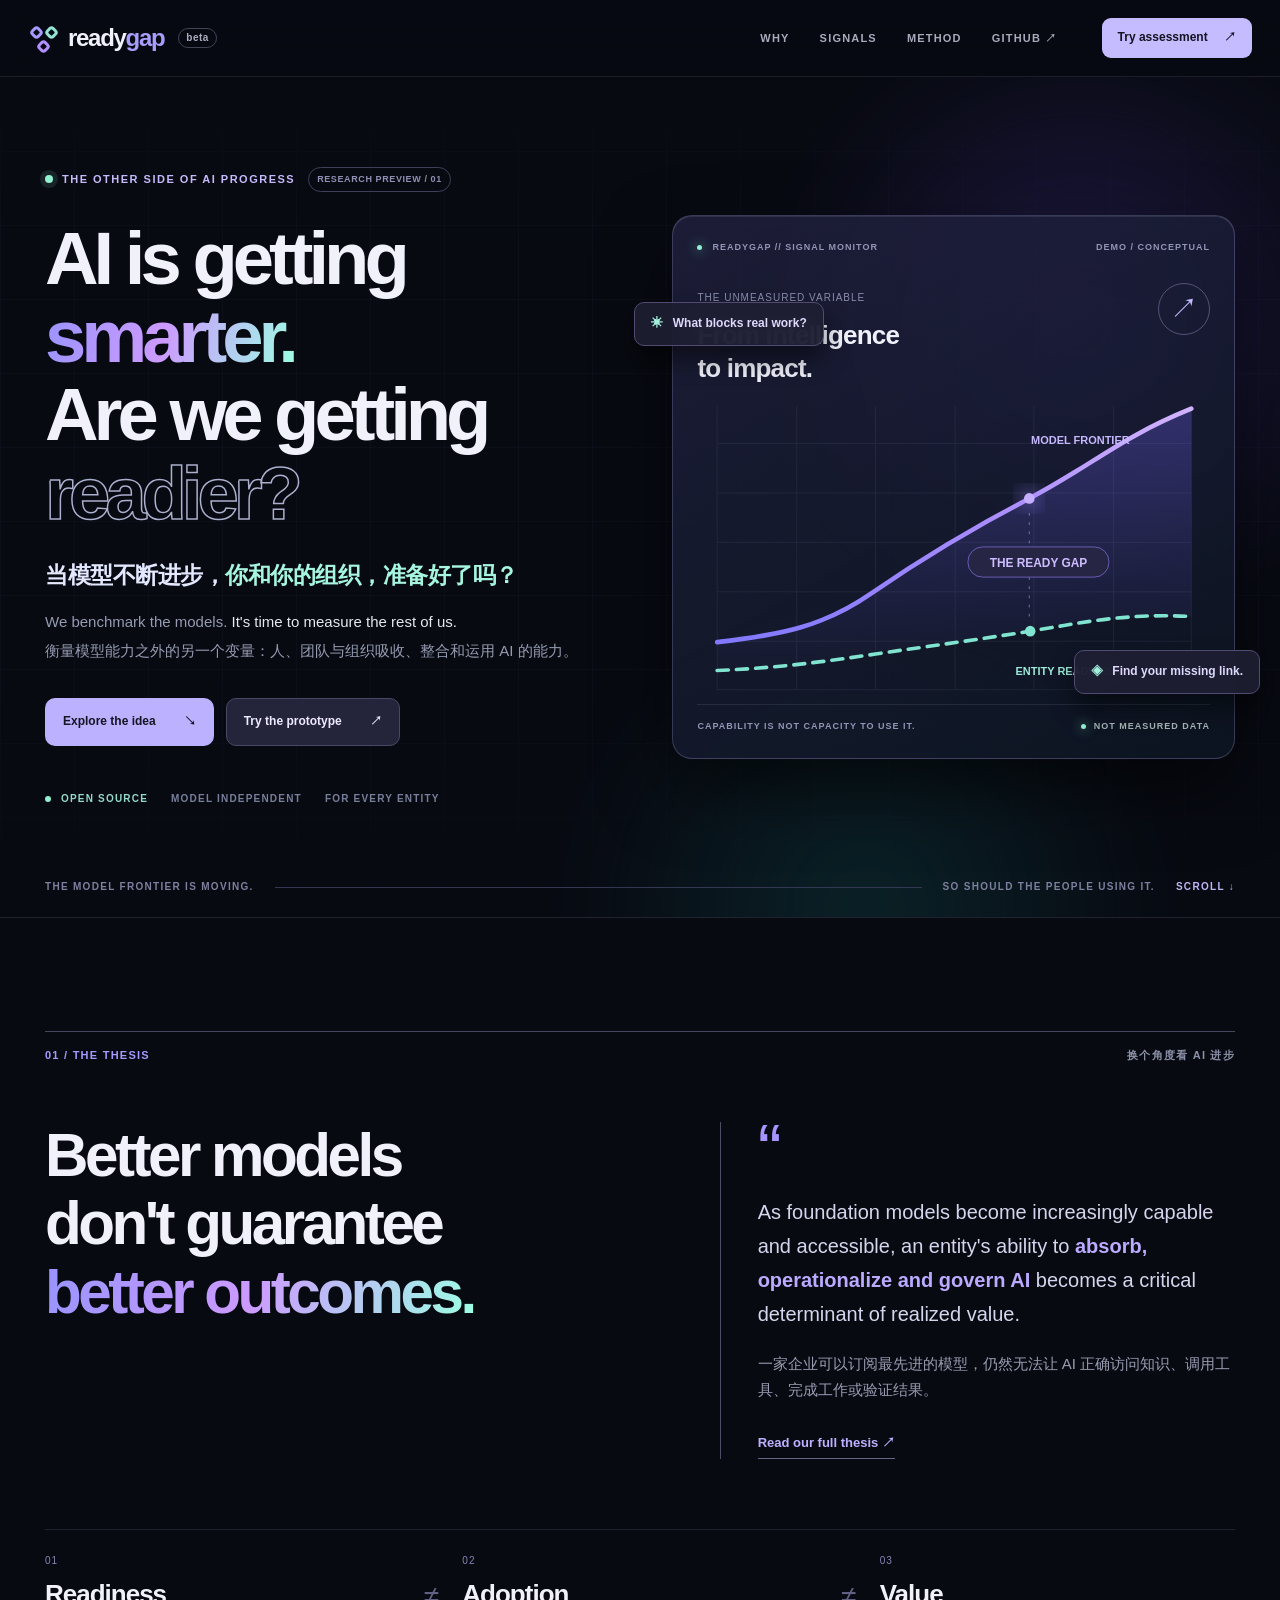
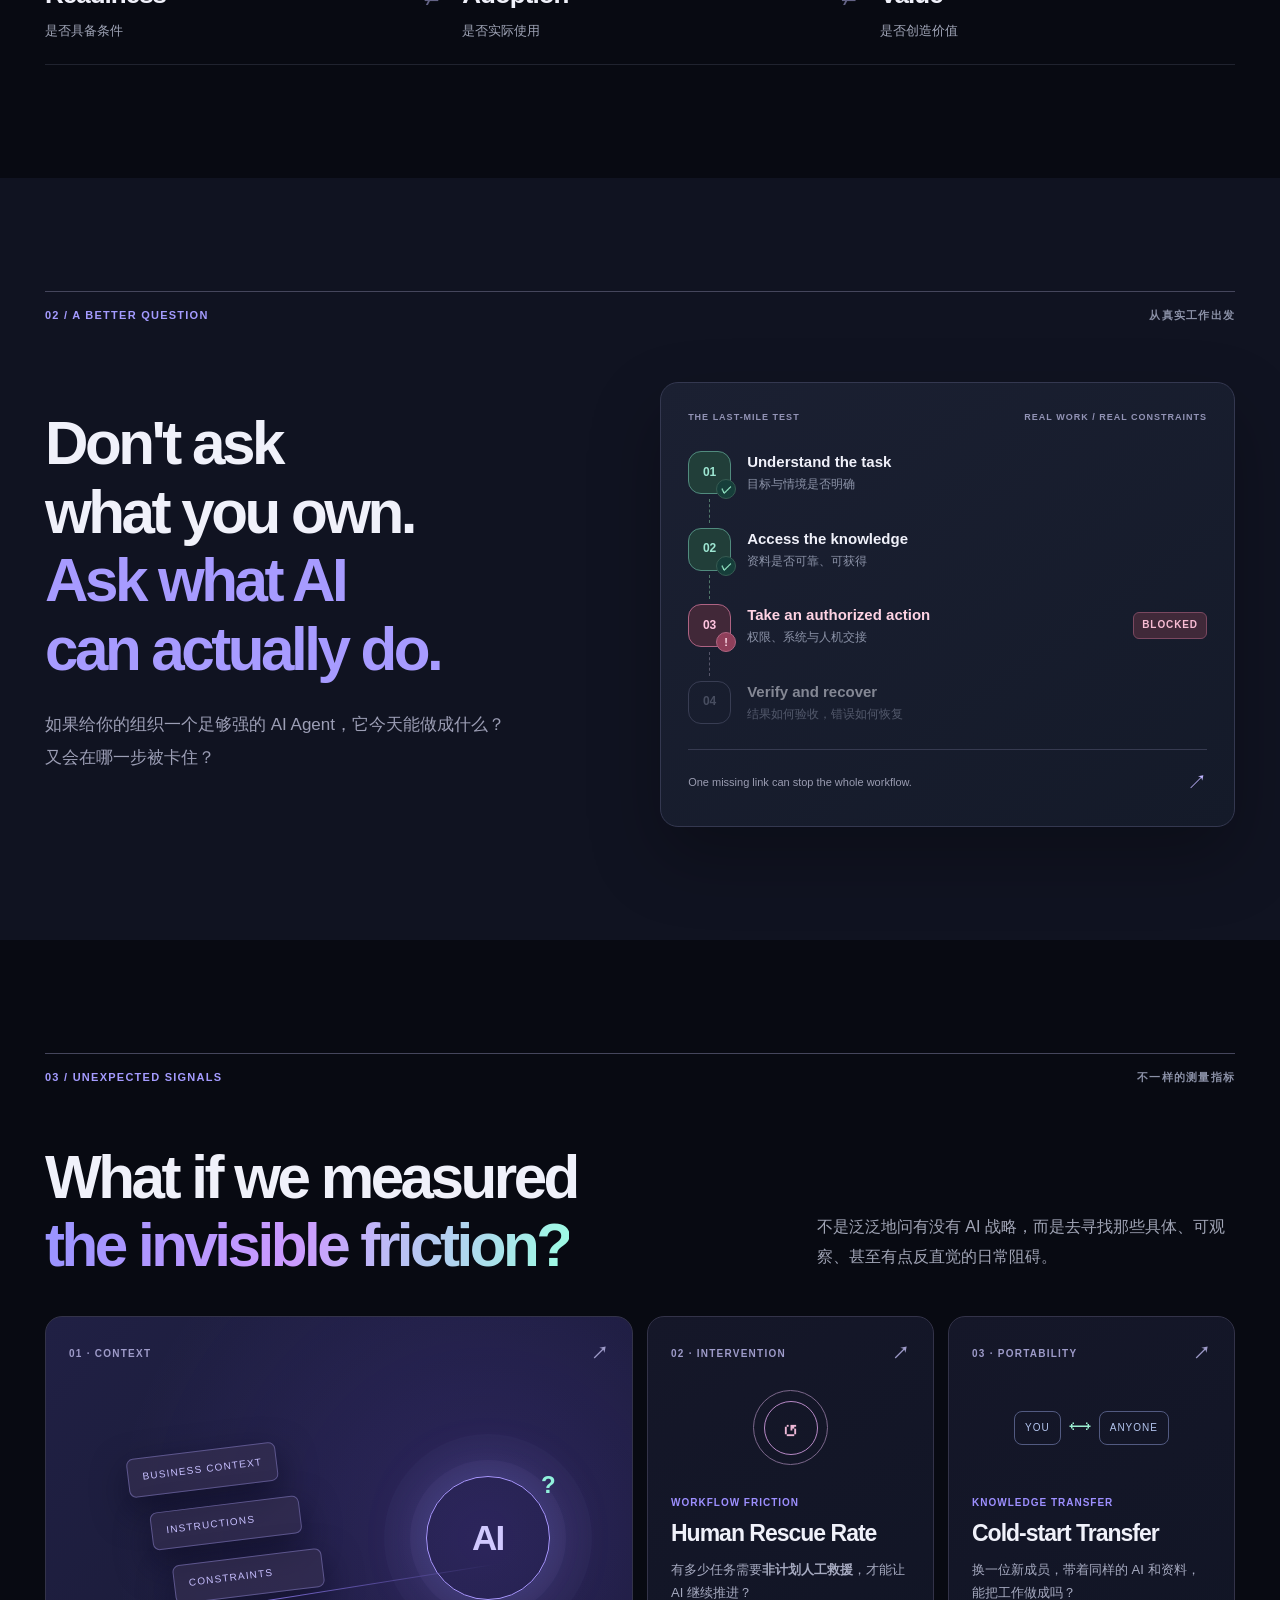
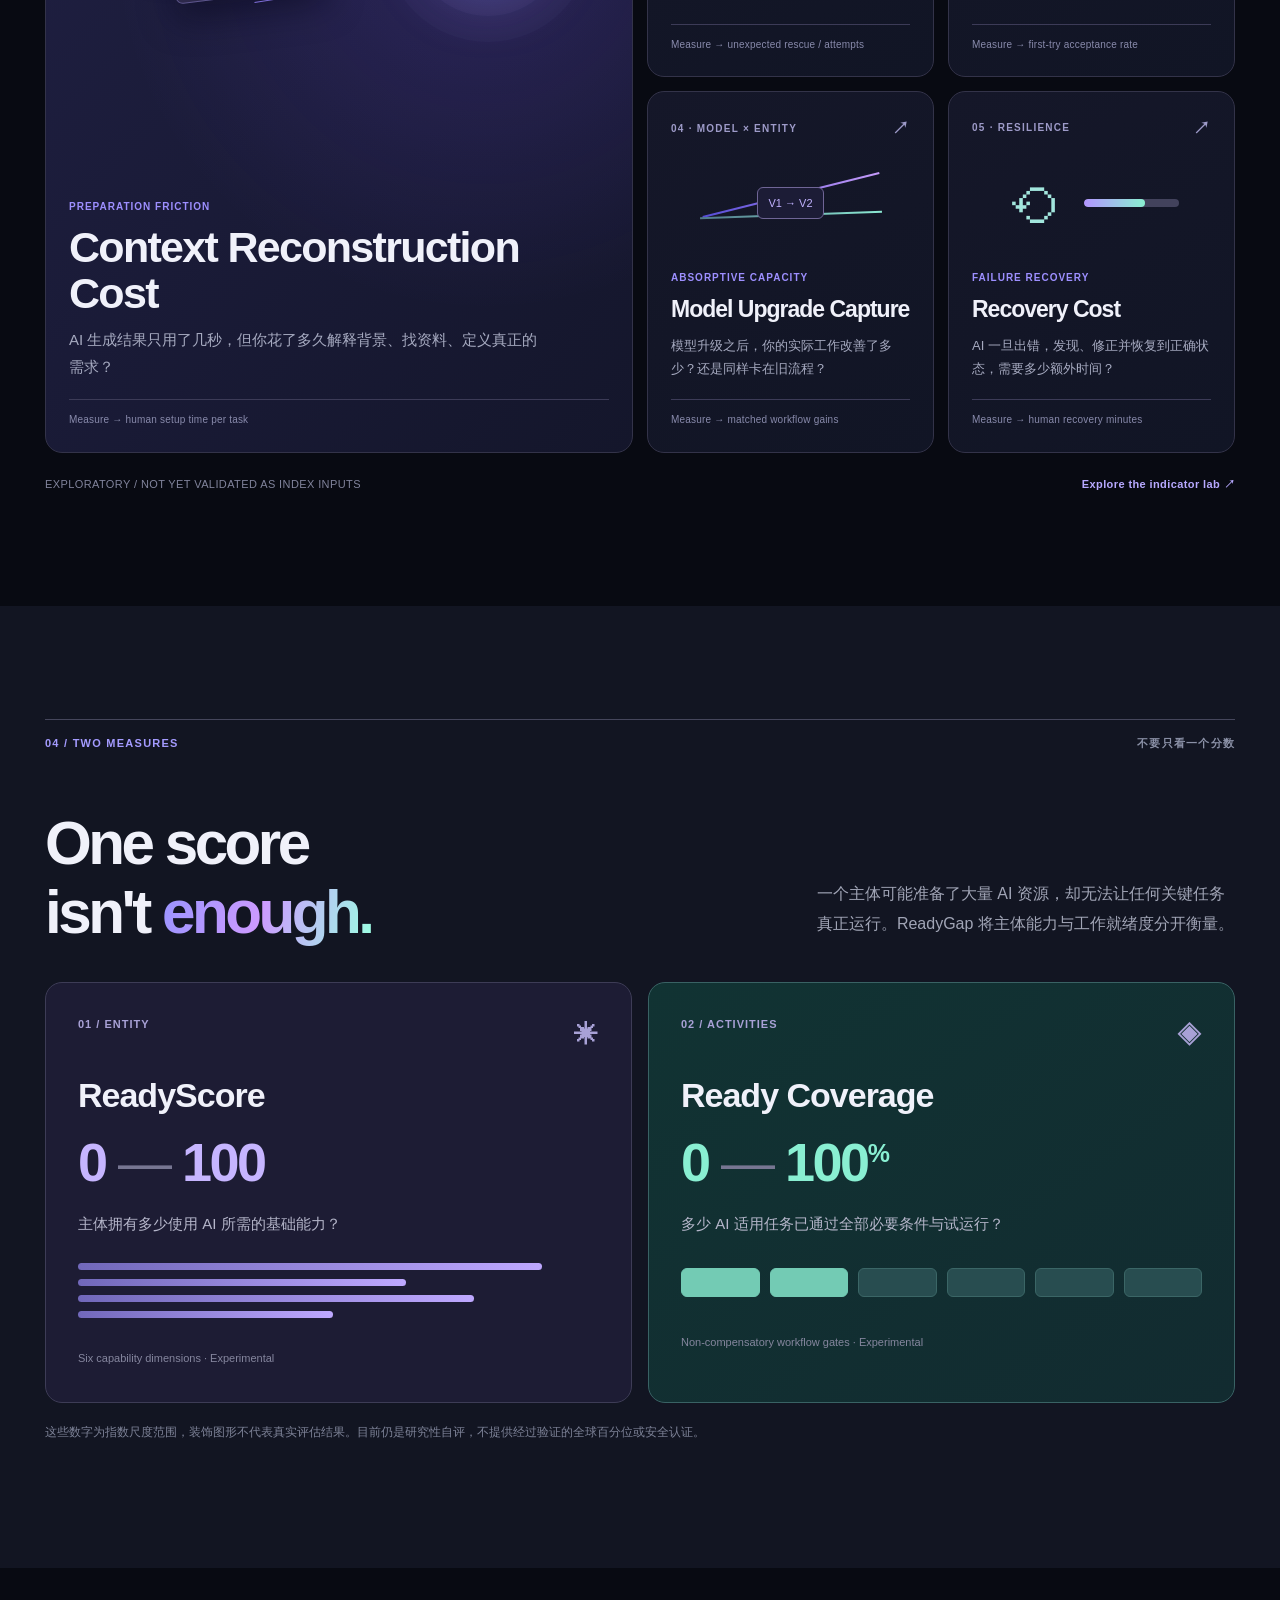
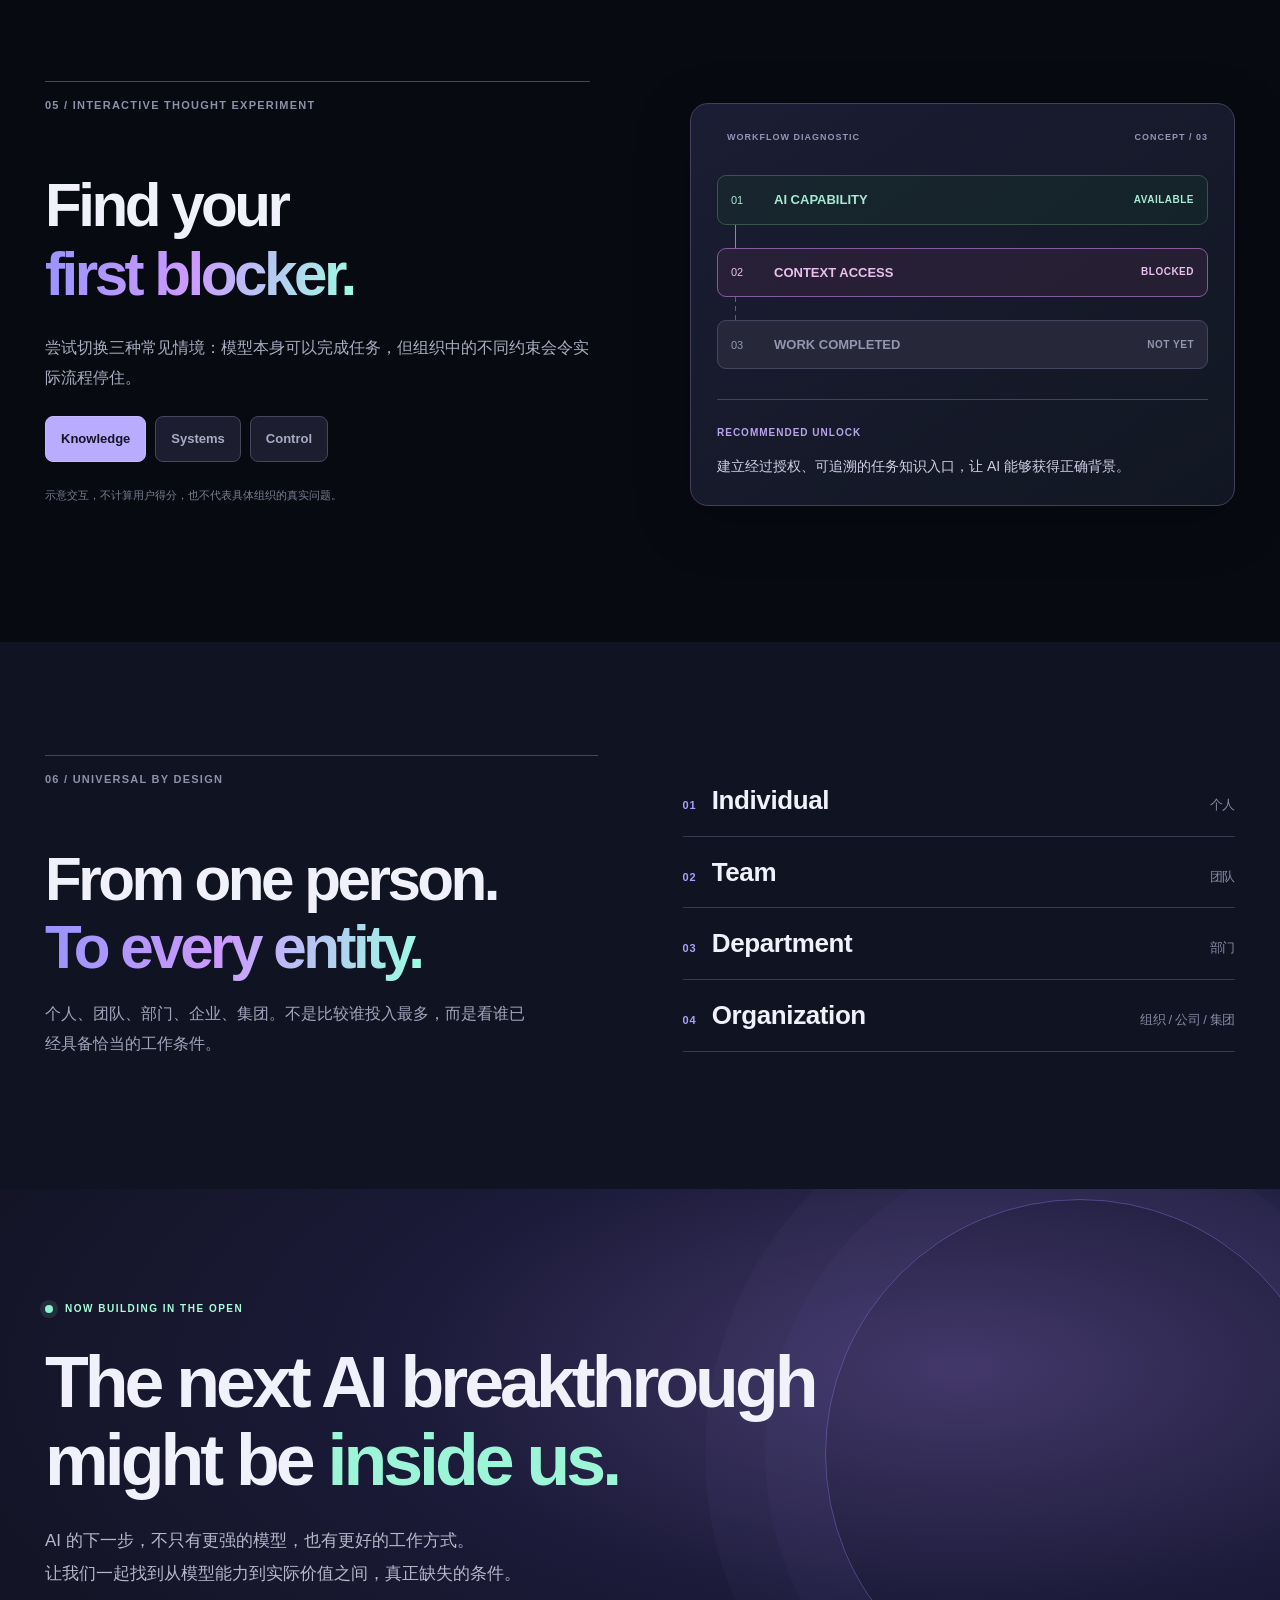
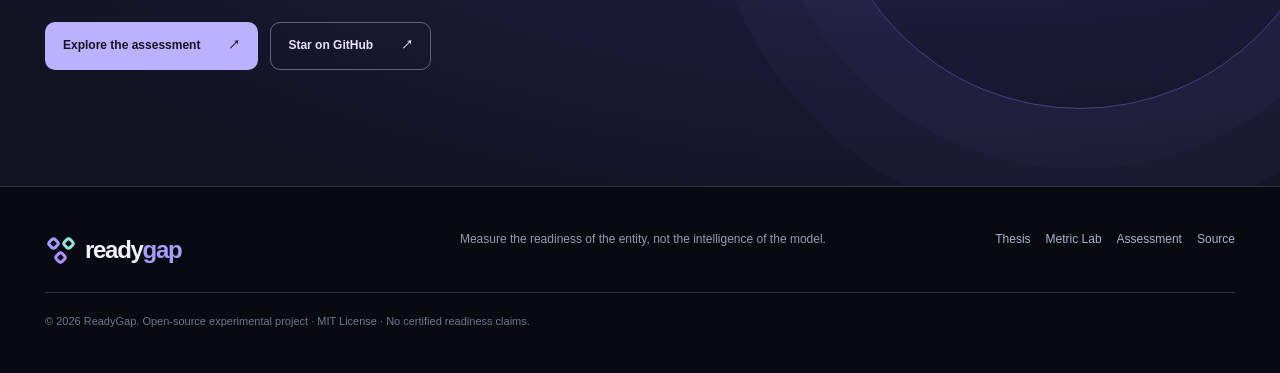
==== commit 0e606b55: "fix(test): keep metric heading text contiguous for route contract" ====
--- a/apps/web/index.html
+++ b/apps/web/index.html
@@ -86,7 +86,7 @@
         <article class="metric-card metric-featured reveal">
           <div class="metric-head"><span>01 · CONTEXT</span><span class="metric-arrow">↗</span></div>
           <div class="metric-art art-context" aria-hidden="true"><div class="context-stack"><span>BUSINESS CONTEXT</span><span>INSTRUCTIONS</span><span>CONSTRAINTS</span></div><div class="context-orbit">AI<span>?</span></div><span class="context-line"></span></div>
-          <div class="metric-text"><small class="category">PREPARATION FRICTION</small><h3>Context<br/>Reconstruction Cost</h3><p>AI 生成结果只用了几秒，但你花了多久解释背景、找资料、定义真正的需求？</p><span class="metric-unit">Measure → human setup time per task</span></div>
+          <div class="metric-text"><small class="category">PREPARATION FRICTION</small><h3>Context Reconstruction Cost</h3><p>AI 生成结果只用了几秒，但你花了多久解释背景、找资料、定义真正的需求？</p><span class="metric-unit">Measure → human setup time per task</span></div>
         </article>
         <article class="metric-card reveal">
           <div class="metric-head"><span>02 · INTERVENTION</span><span class="metric-arrow">↗</span></div>
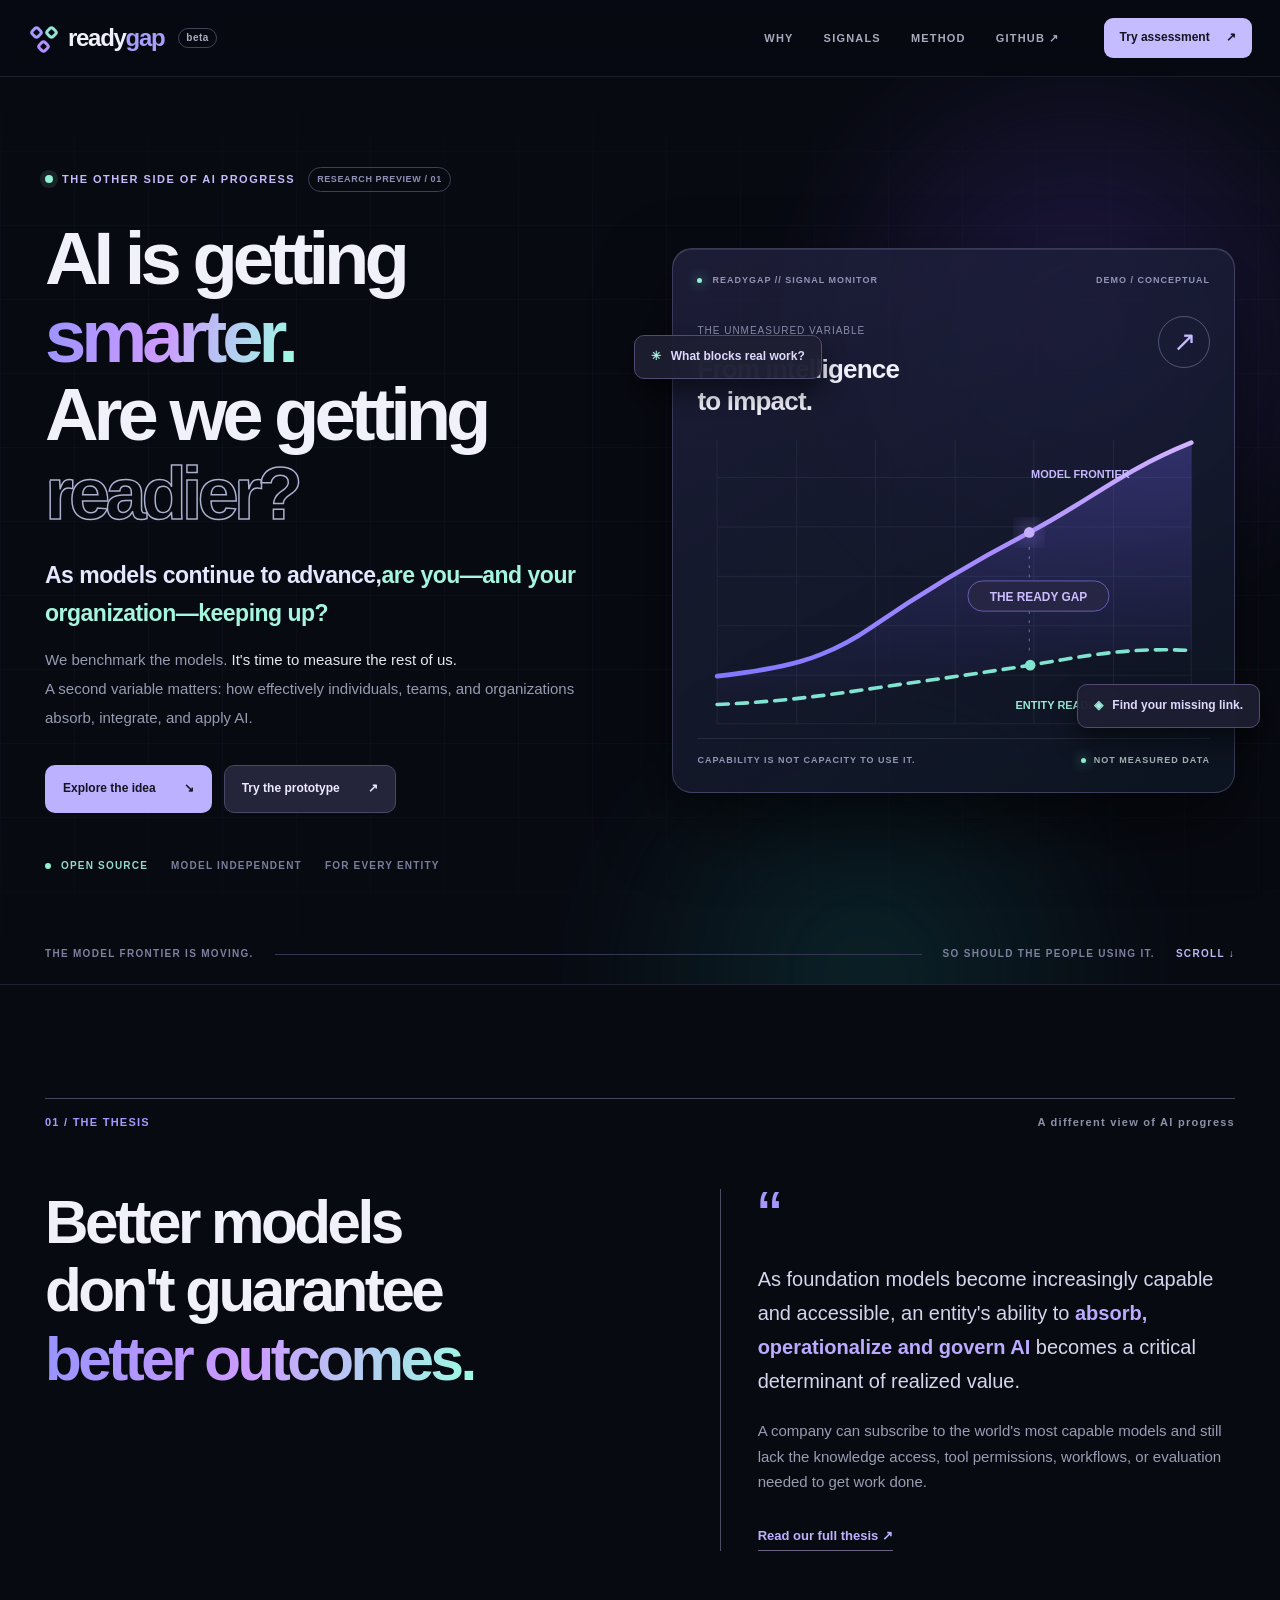
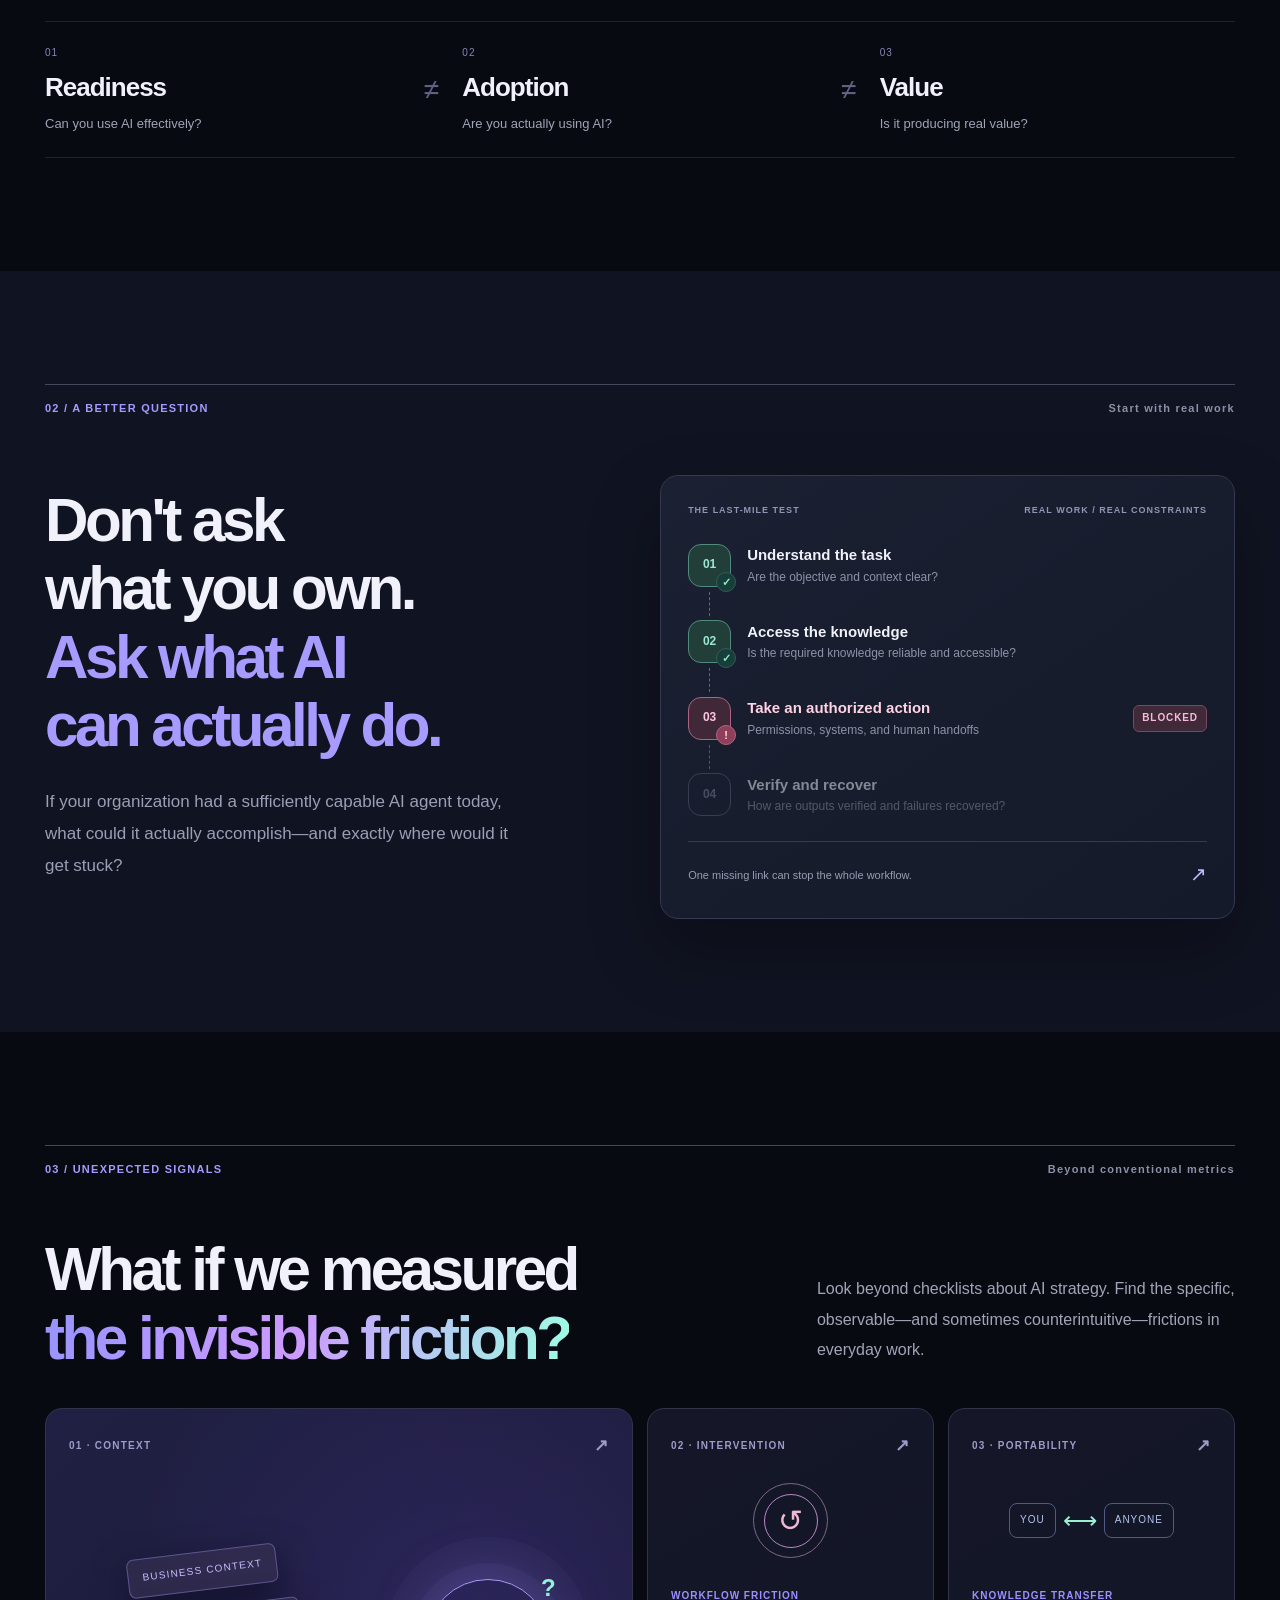
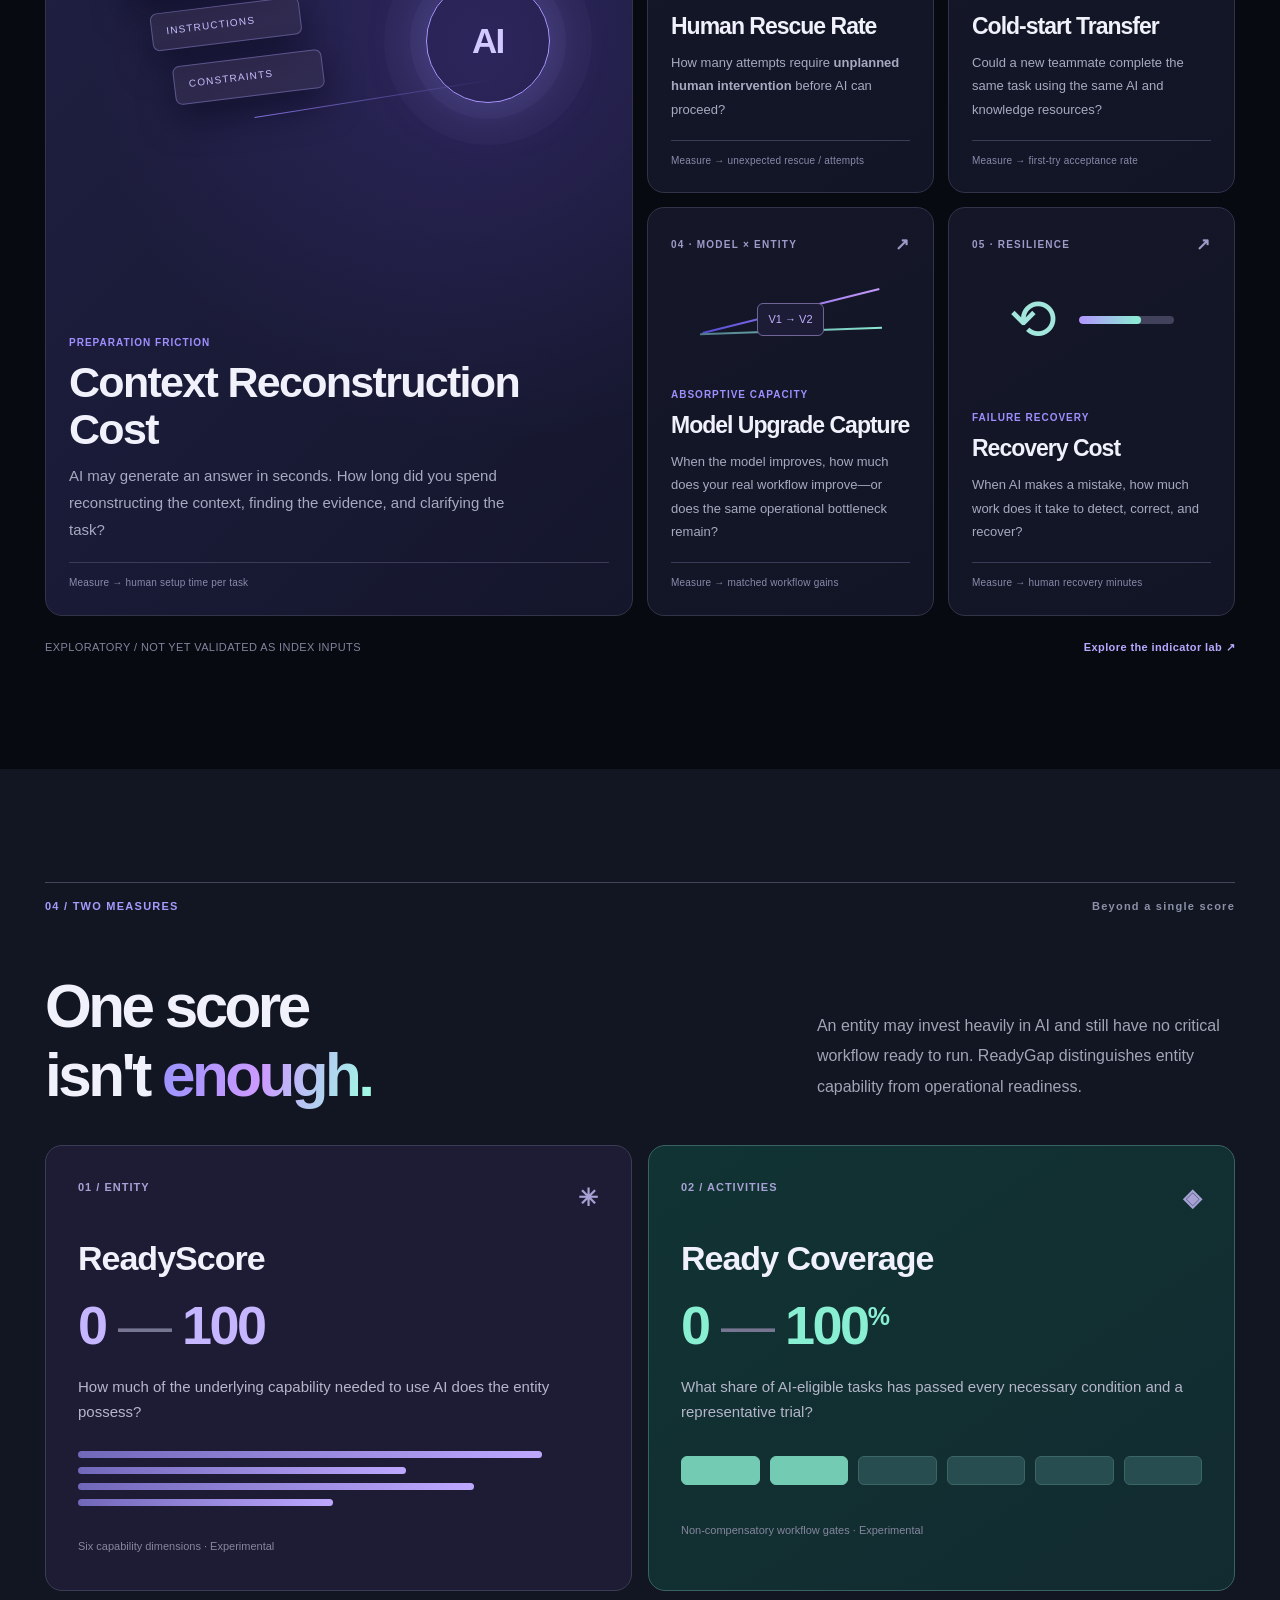
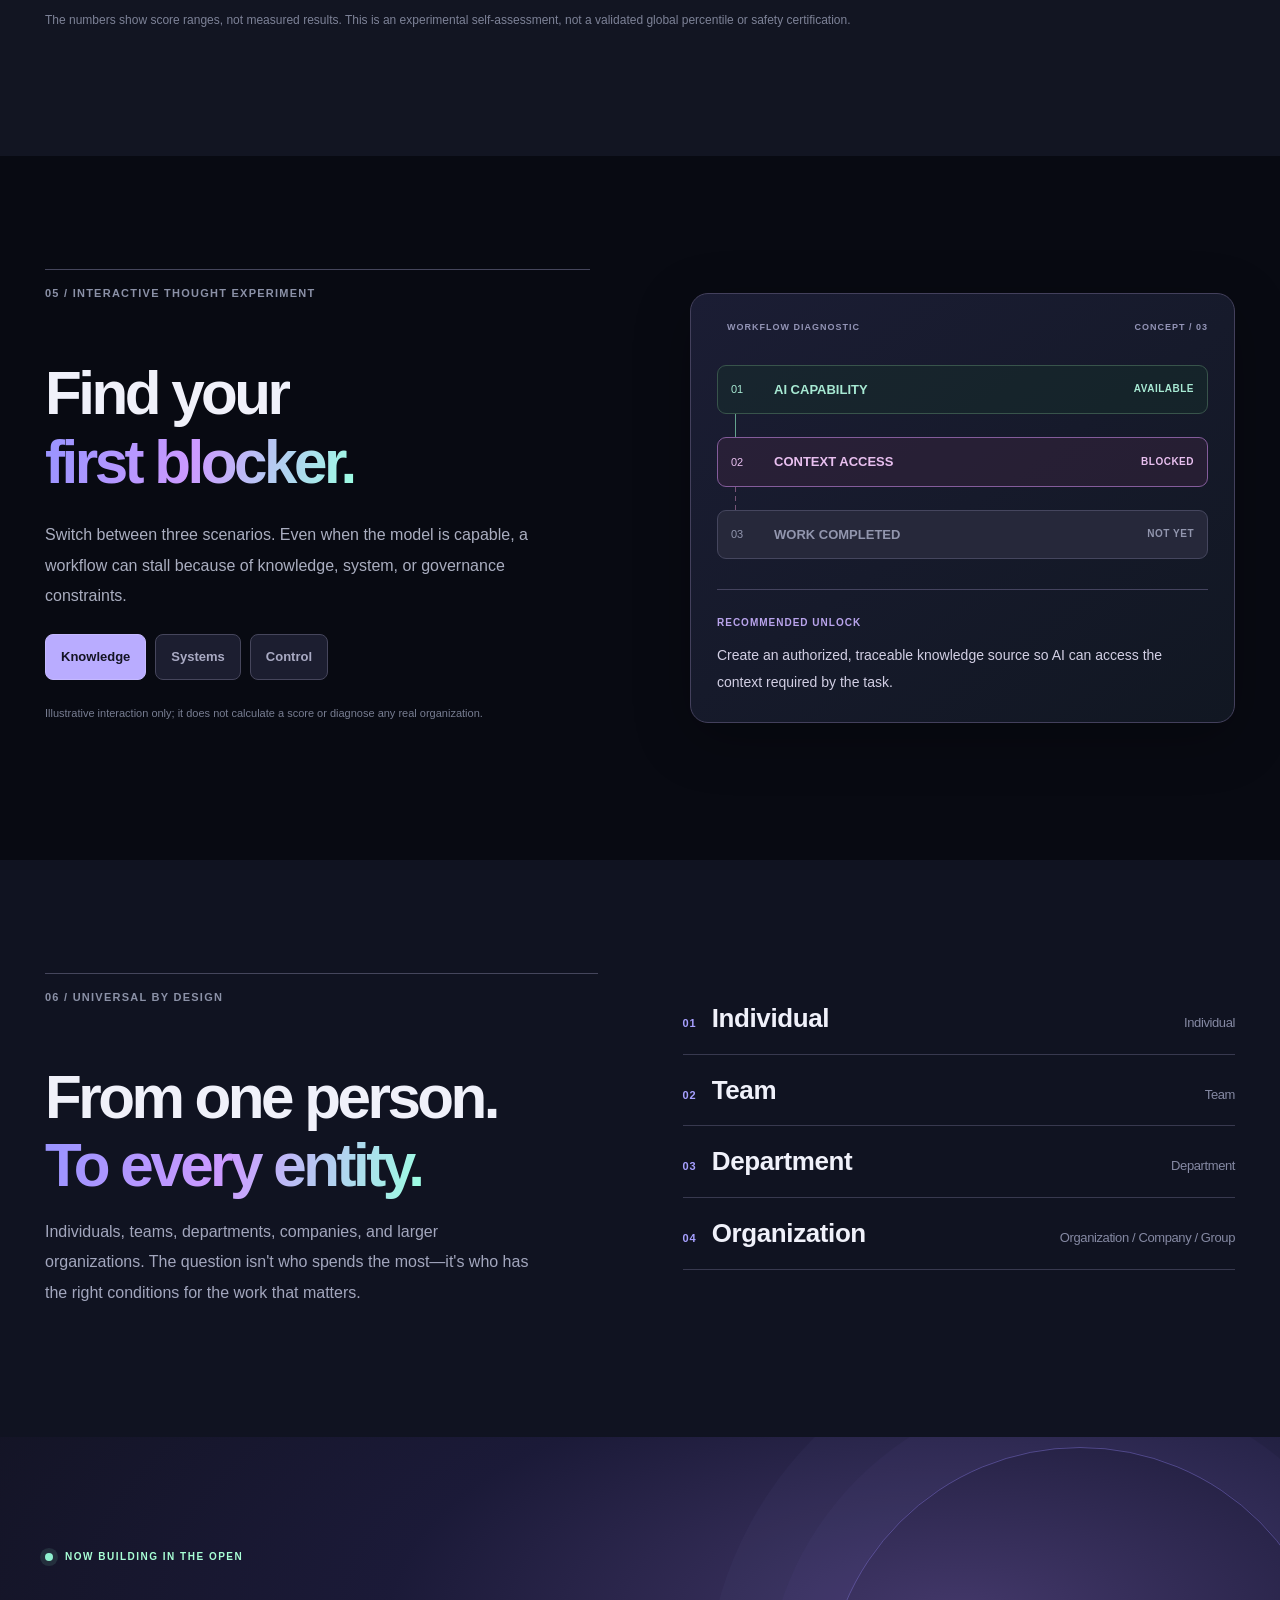
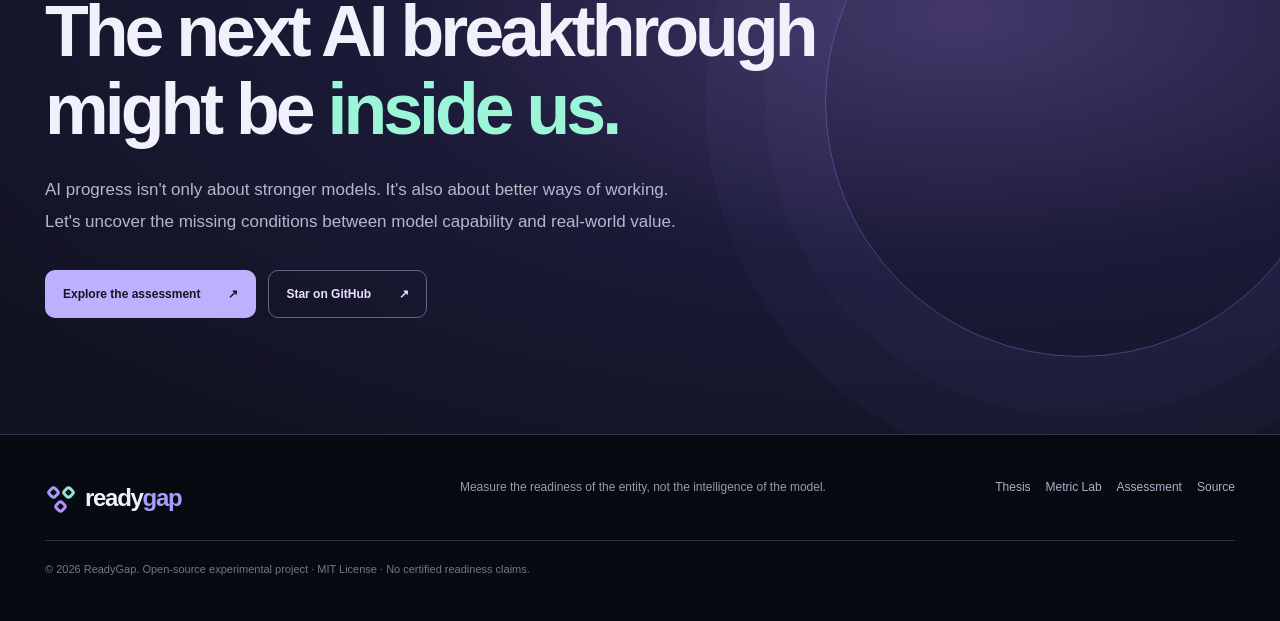
==== commit 2cc34df9: "feat(i18n): publish English-only ReadyGap website and assessment" ====
--- a/apps/web/index.html
+++ b/apps/web/index.html
@@ -1,5 +1,5 @@
 <!doctype html>
-<html lang="zh-CN">
+<html lang="en">
 <head>
 <meta charset="UTF-8"/><meta name="viewport" content="width=device-width,initial-scale=1"/>
 <meta name="theme-color" content="#080a12"/>
@@ -12,11 +12,11 @@
 <script src="./landing.js" defer></script>
 </head>
 <body>
-<a class="skip" href="#content">跳转至主内容</a>
+<a class="skip" href="#content">Skip to main content</a>
 <header class="header" id="top">
   <div class="nav-shell">
-    <a class="brand" href="./" aria-label="ReadyGap 首页"><span class="brand-logo" aria-hidden="true"><i></i><i></i><i></i></span><span>ready<span class="brand-em">gap</span></span><span class="brand-version">beta</span></a>
-    <nav class="nav-links" aria-label="主导航"><a href="#why">WHY</a><a href="#signals">SIGNALS</a><a href="#method">METHOD</a><a href="https://github.com/liuh886/ReadyGap" rel="noopener noreferrer" target="_blank">GITHUB ↗</a></nav>
+    <a class="brand" href="./" aria-label="ReadyGap home"><span class="brand-logo" aria-hidden="true"><i></i><i></i><i></i></span><span>ready<span class="brand-em">gap</span></span><span class="brand-version">beta</span></a>
+    <nav class="nav-links" aria-label="Main navigation"><a href="#why">WHY</a><a href="#signals">SIGNALS</a><a href="#method">METHOD</a><a href="https://github.com/liuh886/ReadyGap" rel="noopener noreferrer" target="_blank">GITHUB ↗</a></nav>
     <a class="nav-action" href="./assessment.html">Try assessment <span aria-hidden="true">↗</span></a>
   </div>
 </header>
@@ -28,16 +28,16 @@
       <div class="hero-copy reveal">
         <div class="eyebrow"><span class="orb" aria-hidden="true"></span> THE OTHER SIDE OF AI PROGRESS <span class="beta-stamp">RESEARCH PREVIEW / 01</span></div>
         <h1 id="hero-title">AI is getting<br/><span class="gradient-text">smarter.</span><br/>Are we getting<br/><span class="outlined-text">readier?</span></h1>
-        <p class="hero-cn">当模型不断进步，<strong>你和你的组织，准备好了吗？</strong></p>
-        <p class="hero-body">We benchmark the models. <em>It's time to measure the rest of us.</em><br/>衡量模型能力之外的另一个变量：人、团队与组织吸收、整合和运用 AI 的能力。</p>
+        <p class="hero-cn">As models continue to advance,<strong>are you—and your organization—keeping up?</strong></p>
+        <p class="hero-body">We benchmark the models. <em>It's time to measure the rest of us.</em><br/>A second variable matters: how effectively individuals, teams, and organizations absorb, integrate, and apply AI.</p>
         <div class="hero-buttons"><a class="button button-primary" href="#why">Explore the idea <span>↘</span></a><a class="button button-soft" href="./assessment.html">Try the prototype <span>↗</span></a></div>
         <div class="hero-under"><span><span class="signal-dot"></span> OPEN SOURCE</span><span>MODEL INDEPENDENT</span><span>FOR EVERY ENTITY</span></div>
       </div>
-      <div class="hero-art reveal" aria-label="概念性的模型能力与主体就绪度差距可视化，非真实测量数据">
+      <div class="hero-art reveal" aria-label="Conceptual visualization of the gap between model capability and entity readiness; not measured data">
         <div class="glass-frame">
           <div class="viz-header"><span><span class="small-light"></span> READYGAP // SIGNAL MONITOR</span><span>DEMO / CONCEPTUAL</span></div>
           <div class="viz-title"><div><small>THE UNMEASURED VARIABLE</small><strong>From intelligence<br/>to impact.</strong></div><div class="viz-mark" aria-hidden="true">↗</div></div>
-          <svg class="curve" viewBox="0 0 560 350" role="img" aria-label="示意图：模型能力上升较快，主体准备程度提升较慢，二者之间存在差距。非真实时间序列。">
+          <svg class="curve" viewBox="0 0 560 350" role="img" aria-label="Conceptual chart: model capability advances faster than entity readiness, revealing a potential gap. Not an observed time series.">
           <defs><linearGradient id="modelStroke" x1="0" y1="1" x2="1" y2="0"><stop offset="0%" stop-color="#8178ff"/><stop offset="55%" stop-color="#a88cff"/><stop offset="100%" stop-color="#d2b3ff"/></linearGradient><linearGradient id="spaceFill" x1="0" y1="0" x2="0" y2="1"><stop offset="0%" stop-color="#7667ff" stop-opacity=".29"/><stop offset="100%" stop-color="#7667ff" stop-opacity=".02"/></linearGradient><filter id="halo"><feGaussianBlur stdDeviation="9"/></filter></defs>
           <g stroke="#526078" opacity=".22" stroke-width="1"><path d="M22 65 H540 M22 119 H540 M22 173 H540 M22 227 H540 M22 281 H540 M22 334 H540"/><path d="M22 24 V334 M109 24 V334 M195 24 V334 M282 24 V334 M368 24 V334 M455 24 V334 M540 24 V334"/></g>
           <path d="M22 282 C92 274 138 265 190 229 S296 160 363 125 S461 59 540 27 L540 254 C476 252 413 258 355 270 S217 286 144 303 S57 309 22 313Z" fill="url(#spaceFill)"/>
@@ -57,22 +57,22 @@
   </section>
   <section class="statement section" id="why">
     <div class="container">
-      <div class="section-eyebrow"><span>01 / THE THESIS</span><span>换个角度看 AI 进步</span></div>
+      <div class="section-eyebrow"><span>01 / THE THESIS</span><span>A different view of AI progress</span></div>
       <div class="statement-grid">
         <div class="reveal"><h2>Better models<br/>don't guarantee<br/><span class="gradient-text">better outcomes.</span></h2></div>
-        <div class="statement-right reveal"><span class="quote-icon">“</span><p>As foundation models become increasingly capable and accessible, an entity's ability to <strong>absorb, operationalize and govern AI</strong> becomes a critical determinant of realized value.</p><p class="statement-cn">一家企业可以订阅最先进的模型，仍然无法让 AI 正确访问知识、调用工具、完成工作或验证结果。</p><a class="inline-link" href="../../framework/THESIS.md">Read our full thesis ↗</a></div>
+        <div class="statement-right reveal"><span class="quote-icon">“</span><p>As foundation models become increasingly capable and accessible, an entity's ability to <strong>absorb, operationalize and govern AI</strong> becomes a critical determinant of realized value.</p><p class="statement-cn">A company can subscribe to the world's most capable models and still lack the knowledge access, tool permissions, workflows, or evaluation needed to get work done.</p><a class="inline-link" href="https://github.com/liuh886/ReadyGap/blob/main/docs/PUBLIC_GUIDE_EN.md">Read our full thesis ↗</a></div>
       </div>
-      <div class="triad" aria-label="三个需要分开测量的概念"><div><span>01</span><strong>Readiness</strong><small>是否具备条件</small></div><b>≠</b><div><span>02</span><strong>Adoption</strong><small>是否实际使用</small></div><b>≠</b><div><span>03</span><strong>Value</strong><small>是否创造价值</small></div></div>
+      <div class="triad" aria-label="Three distinct concepts to measure"><div><span>01</span><strong>Readiness</strong><small>Can you use AI effectively?</small></div><b>≠</b><div><span>02</span><strong>Adoption</strong><small>Are you actually using AI?</small></div><b>≠</b><div><span>03</span><strong>Value</strong><small>Is it producing real value?</small></div></div>
     </div>
   </section>
   <section class="thought section">
     <div class="container">
-      <div class="section-eyebrow"><span>02 / A BETTER QUESTION</span><span>从真实工作出发</span></div>
+      <div class="section-eyebrow"><span>02 / A BETTER QUESTION</span><span>Start with real work</span></div>
       <div class="thought-grid">
-        <div class="thought-heading reveal"><h2>Don't ask<br/>what you own.<br/><em>Ask what AI<br/>can actually do.</em></h2><p>如果给你的组织一个足够强的 AI Agent，它今天能做成什么？又会在哪一步被卡住？</p></div>
+        <div class="thought-heading reveal"><h2>Don't ask<br/>what you own.<br/><em>Ask what AI<br/>can actually do.</em></h2><p>If your organization had a sufficiently capable AI agent today, what could it actually accomplish—and exactly where would it get stuck?</p></div>
         <div class="thought-panel reveal">
           <div class="panel-header"><span>THE LAST-MILE TEST</span><span>REAL WORK / REAL CONSTRAINTS</span></div>
-          <div class="workflow"><div class="workflow-row"><span class="workflow-node complete">01 <i>✓</i></span><div><strong>Understand the task</strong><small>目标与情境是否明确</small></div></div><div class="workflow-line"></div><div class="workflow-row"><span class="workflow-node complete">02 <i>✓</i></span><div><strong>Access the knowledge</strong><small>资料是否可靠、可获得</small></div></div><div class="workflow-line"></div><div class="workflow-row blocked"><span class="workflow-node fail">03 <i>!</i></span><div><strong>Take an authorized action</strong><small>权限、系统与人机交接</small></div><span class="block-flag">BLOCKED</span></div><div class="workflow-line faded"></div><div class="workflow-row muted-row"><span class="workflow-node">04</span><div><strong>Verify and recover</strong><small>结果如何验收，错误如何恢复</small></div></div></div>
+          <div class="workflow"><div class="workflow-row"><span class="workflow-node complete">01 <i>✓</i></span><div><strong>Understand the task</strong><small>Are the objective and context clear?</small></div></div><div class="workflow-line"></div><div class="workflow-row"><span class="workflow-node complete">02 <i>✓</i></span><div><strong>Access the knowledge</strong><small>Is the required knowledge reliable and accessible?</small></div></div><div class="workflow-line"></div><div class="workflow-row blocked"><span class="workflow-node fail">03 <i>!</i></span><div><strong>Take an authorized action</strong><small>Permissions, systems, and human handoffs</small></div><span class="block-flag">BLOCKED</span></div><div class="workflow-line faded"></div><div class="workflow-row muted-row"><span class="workflow-node">04</span><div><strong>Verify and recover</strong><small>How are outputs verified and failures recovered?</small></div></div></div>
           <div class="panel-bottom"><span>One missing link can stop the whole workflow.</span><span>↗</span></div>
         </div>
       </div>
@@ -80,57 +80,57 @@
   </section>
   <section class="signals section" id="signals">
     <div class="container">
-      <div class="section-eyebrow"><span>03 / UNEXPECTED SIGNALS</span><span>不一样的测量指标</span></div>
-      <div class="section-head"><h2>What if we measured<br/><span class="gradient-text">the invisible friction?</span></h2><p>不是泛泛地问有没有 AI 战略，而是去寻找那些具体、可观察、甚至有点反直觉的日常阻碍。</p></div>
+      <div class="section-eyebrow"><span>03 / UNEXPECTED SIGNALS</span><span>Beyond conventional metrics</span></div>
+      <div class="section-head"><h2>What if we measured<br/><span class="gradient-text">the invisible friction?</span></h2><p>Look beyond checklists about AI strategy. Find the specific, observable—and sometimes counterintuitive—frictions in everyday work.</p></div>
       <div class="bento">
         <article class="metric-card metric-featured reveal">
           <div class="metric-head"><span>01 · CONTEXT</span><span class="metric-arrow">↗</span></div>
           <div class="metric-art art-context" aria-hidden="true"><div class="context-stack"><span>BUSINESS CONTEXT</span><span>INSTRUCTIONS</span><span>CONSTRAINTS</span></div><div class="context-orbit">AI<span>?</span></div><span class="context-line"></span></div>
-          <div class="metric-text"><small class="category">PREPARATION FRICTION</small><h3>Context Reconstruction Cost</h3><p>AI 生成结果只用了几秒，但你花了多久解释背景、找资料、定义真正的需求？</p><span class="metric-unit">Measure → human setup time per task</span></div>
+          <div class="metric-text"><small class="category">PREPARATION FRICTION</small><h3>Context Reconstruction Cost</h3><p>AI may generate an answer in seconds. How long did you spend reconstructing the context, finding the evidence, and clarifying the task?</p><span class="metric-unit">Measure → human setup time per task</span></div>
         </article>
         <article class="metric-card reveal">
           <div class="metric-head"><span>02 · INTERVENTION</span><span class="metric-arrow">↗</span></div>
           <div class="mini-art rescue-art" aria-hidden="true"><span class="ring one"></span><span class="ring two"></span><span class="rescue-core">↺</span></div>
-          <div class="metric-text"><small class="category">WORKFLOW FRICTION</small><h3>Human Rescue Rate</h3><p>有多少任务需要<strong>非计划人工救援</strong>，才能让 AI 继续推进？</p><span class="metric-unit">Measure → unexpected rescue / attempts</span></div>
+          <div class="metric-text"><small class="category">WORKFLOW FRICTION</small><h3>Human Rescue Rate</h3><p>How many attempts require <strong>unplanned human intervention</strong> before AI can proceed?</p><span class="metric-unit">Measure → unexpected rescue / attempts</span></div>
         </article>
         <article class="metric-card reveal">
           <div class="metric-head"><span>03 · PORTABILITY</span><span class="metric-arrow">↗</span></div>
           <div class="mini-art transfer-art" aria-hidden="true"><span>YOU</span><i>⟷</i><span>ANYONE</span></div>
-          <div class="metric-text"><small class="category">KNOWLEDGE TRANSFER</small><h3>Cold-start Transfer</h3><p>换一位新成员，带着同样的 AI 和资料，能把工作做成吗？</p><span class="metric-unit">Measure → first-try acceptance rate</span></div>
+          <div class="metric-text"><small class="category">KNOWLEDGE TRANSFER</small><h3>Cold-start Transfer</h3><p>Could a new teammate complete the same task using the same AI and knowledge resources?</p><span class="metric-unit">Measure → first-try acceptance rate</span></div>
         </article>
         <article class="metric-card reveal">
           <div class="metric-head"><span>04 · MODEL × ENTITY</span><span class="metric-arrow">↗</span></div>
           <div class="mini-art upgrade-art" aria-hidden="true"><span class="upgrade-line one"></span><span class="upgrade-line two"></span><span class="upgrade-badge">V1 → V2</span></div>
-          <div class="metric-text"><small class="category">ABSORPTIVE CAPACITY</small><h3>Model Upgrade Capture</h3><p>模型升级之后，你的实际工作改善了多少？还是同样卡在旧流程？</p><span class="metric-unit">Measure → matched workflow gains</span></div>
+          <div class="metric-text"><small class="category">ABSORPTIVE CAPACITY</small><h3>Model Upgrade Capture</h3><p>When the model improves, how much does your real workflow improve—or does the same operational bottleneck remain?</p><span class="metric-unit">Measure → matched workflow gains</span></div>
         </article>
         <article class="metric-card reveal">
           <div class="metric-head"><span>05 · RESILIENCE</span><span class="metric-arrow">↗</span></div>
           <div class="mini-art recovery-art" aria-hidden="true"><span class="recovery-icon">⟲</span><span class="recovery-track"><i></i></span></div>
-          <div class="metric-text"><small class="category">FAILURE RECOVERY</small><h3>Recovery Cost</h3><p>AI 一旦出错，发现、修正并恢复到正确状态，需要多少额外时间？</p><span class="metric-unit">Measure → human recovery minutes</span></div>
+          <div class="metric-text"><small class="category">FAILURE RECOVERY</small><h3>Recovery Cost</h3><p>When AI makes a mistake, how much work does it take to detect, correct, and recover?</p><span class="metric-unit">Measure → human recovery minutes</span></div>
         </article>
       </div>
-      <div class="signal-foot"><span>EXPLORATORY / NOT YET VALIDATED AS INDEX INPUTS</span><a href="../../items/CREATIVE_METRICS_LAB.md">Explore the indicator lab ↗</a></div>
+      <div class="signal-foot"><span>EXPLORATORY / NOT YET VALIDATED AS INDEX INPUTS</span><a href="https://github.com/liuh886/ReadyGap/blob/main/docs/PUBLIC_GUIDE_EN.md">Explore the indicator lab ↗</a></div>
     </div>
   </section>
   <section class="method section" id="method">
     <div class="container">
-      <div class="section-eyebrow"><span>04 / TWO MEASURES</span><span>不要只看一个分数</span></div>
-      <div class="method-head"><h2>One score<br/>isn't <span class="gradient-text">enough.</span></h2><p>一个主体可能准备了大量 AI 资源，却无法让任何关键任务真正运行。ReadyGap 将主体能力与工作就绪度分开衡量。</p></div>
+      <div class="section-eyebrow"><span>04 / TWO MEASURES</span><span>Beyond a single score</span></div>
+      <div class="method-head"><h2>One score<br/>isn't <span class="gradient-text">enough.</span></h2><p>An entity may invest heavily in AI and still have no critical workflow ready to run. ReadyGap distinguishes entity capability from operational readiness.</p></div>
       <div class="score-grid">
-        <article class="score-card"><div class="score-label"><span>01 / ENTITY</span><span class="score-symbol">✳</span></div><h3>ReadyScore</h3><div class="score-range">0 <span>—</span> 100</div><p>主体拥有多少使用 AI 所需的基础能力？</p><div class="score-bars" aria-hidden="true"><span style="--w:89%"></span><span style="--w:63%"></span><span style="--w:76%"></span><span style="--w:49%"></span></div><small>Six capability dimensions · Experimental</small></article>
-        <article class="score-card coverage"><div class="score-label"><span>02 / ACTIVITIES</span><span class="score-symbol">◈</span></div><h3>Ready Coverage</h3><div class="score-range">0 <span>—</span> 100<sup>%</sup></div><p>多少 AI 适用任务已通过全部必要条件与试运行？</p><div class="score-segments" aria-hidden="true"><span></span><span></span><span></span><span></span><span></span><span></span></div><small>Non-compensatory workflow gates · Experimental</small></article>
+        <article class="score-card"><div class="score-label"><span>01 / ENTITY</span><span class="score-symbol">✳</span></div><h3>ReadyScore</h3><div class="score-range">0 <span>—</span> 100</div><p>How much of the underlying capability needed to use AI does the entity possess?</p><div class="score-bars" aria-hidden="true"><span style="--w:89%"></span><span style="--w:63%"></span><span style="--w:76%"></span><span style="--w:49%"></span></div><small>Six capability dimensions · Experimental</small></article>
+        <article class="score-card coverage"><div class="score-label"><span>02 / ACTIVITIES</span><span class="score-symbol">◈</span></div><h3>Ready Coverage</h3><div class="score-range">0 <span>—</span> 100<sup>%</sup></div><p>What share of AI-eligible tasks has passed every necessary condition and a representative trial?</p><div class="score-segments" aria-hidden="true"><span></span><span></span><span></span><span></span><span></span><span></span></div><small>Non-compensatory workflow gates · Experimental</small></article>
       </div>
-      <p class="measure-note">这些数字为指数尺度范围，装饰图形不代表真实评估结果。目前仍是研究性自评，不提供经过验证的全球百分位或安全认证。</p>
+      <p class="measure-note">The numbers show score ranges, not measured results. This is an experimental self-assessment, not a validated global percentile or safety certification.</p>
     </div>
   </section>
   <section class="lab-section section">
     <div class="container lab-grid">
-      <div><div class="section-eyebrow"><span>05 / INTERACTIVE THOUGHT EXPERIMENT</span></div><h2>Find your<br/><span class="gradient-text">first blocker.</span></h2><p>尝试切换三种常见情境：模型本身可以完成任务，但组织中的不同约束会令实际流程停住。</p><div class="lab-buttons" role="group" aria-label="切换工作流瓶颈情境"><button type="button" data-scenario="context" aria-pressed="true">Knowledge</button><button type="button" data-scenario="tools" aria-pressed="false">Systems</button><button type="button" data-scenario="control" aria-pressed="false">Control</button></div><p class="lab-disclaimer">示意交互，不计算用户得分，也不代表具体组织的真实问题。</p></div>
-      <div class="scenario-panel" aria-live="polite"><div class="scenario-header"><span><i></i> WORKFLOW DIAGNOSTIC</span><span>CONCEPT / 03</span></div><div class="scenario-flow"><div class="scenario-step"><span>01</span><strong>AI CAPABILITY</strong><b>AVAILABLE</b></div><div class="scenario-connector"></div><div class="scenario-step active"><span>02</span><strong id="scenario-label">CONTEXT ACCESS</strong><b id="scenario-status">BLOCKED</b></div><div class="scenario-connector blocked-connector"></div><div class="scenario-step inactive"><span>03</span><strong>WORK COMPLETED</strong><b>NOT YET</b></div></div><div class="scenario-insight"><span>RECOMMENDED UNLOCK</span><p id="scenario-insight">建立经过授权、可追溯的任务知识入口，让 AI 能够获得正确背景。</p></div></div>
+      <div><div class="section-eyebrow"><span>05 / INTERACTIVE THOUGHT EXPERIMENT</span></div><h2>Find your<br/><span class="gradient-text">first blocker.</span></h2><p>Switch between three scenarios. Even when the model is capable, a workflow can stall because of knowledge, system, or governance constraints.</p><div class="lab-buttons" role="group" aria-label="Choose a workflow bottleneck scenario"><button type="button" data-scenario="context" aria-pressed="true">Knowledge</button><button type="button" data-scenario="tools" aria-pressed="false">Systems</button><button type="button" data-scenario="control" aria-pressed="false">Control</button></div><p class="lab-disclaimer">Illustrative interaction only; it does not calculate a score or diagnose any real organization.</p></div>
+      <div class="scenario-panel" aria-live="polite"><div class="scenario-header"><span><i></i> WORKFLOW DIAGNOSTIC</span><span>CONCEPT / 03</span></div><div class="scenario-flow"><div class="scenario-step"><span>01</span><strong>AI CAPABILITY</strong><b>AVAILABLE</b></div><div class="scenario-connector"></div><div class="scenario-step active"><span>02</span><strong id="scenario-label">CONTEXT ACCESS</strong><b id="scenario-status">BLOCKED</b></div><div class="scenario-connector blocked-connector"></div><div class="scenario-step inactive"><span>03</span><strong>WORK COMPLETED</strong><b>NOT YET</b></div></div><div class="scenario-insight"><span>RECOMMENDED UNLOCK</span><p id="scenario-insight">Create an authorized, traceable knowledge source so AI can access the context required by the task.</p></div></div>
     </div>
   </section>
-  <section class="audience section"><div class="container audience-layout"><div><div class="section-eyebrow"><span>06 / UNIVERSAL BY DESIGN</span></div><h2>From one person.<br/><span class="gradient-text">To every entity.</span></h2><p>个人、团队、部门、企业、集团。不是比较谁投入最多，而是看谁已经具备恰当的工作条件。</p></div><div class="entity-list"><div><span>01</span> Individual <small>个人</small></div><div><span>02</span> Team <small>团队</small></div><div><span>03</span> Department <small>部门</small></div><div><span>04</span> Organization <small>组织 / 公司 / 集团</small></div></div></div></section>
-  <section class="cta"><div class="container cta-container"><span class="cta-eyebrow"><span class="orb"></span> NOW BUILDING IN THE OPEN</span><h2>The next AI breakthrough<br/>might be <em>inside us.</em></h2><p>AI 的下一步，不只有更强的模型，也有更好的工作方式。<br/>让我们一起找到从模型能力到实际价值之间，真正缺失的条件。</p><div class="cta-actions"><a class="button button-primary" href="./assessment.html">Explore the assessment <span>↗</span></a><a class="button button-border" href="https://github.com/liuh886/ReadyGap" target="_blank" rel="noopener noreferrer">Star on GitHub <span>↗</span></a></div><div class="cta-orbit" aria-hidden="true"></div></div></section>
+  <section class="audience section"><div class="container audience-layout"><div><div class="section-eyebrow"><span>06 / UNIVERSAL BY DESIGN</span></div><h2>From one person.<br/><span class="gradient-text">To every entity.</span></h2><p>Individuals, teams, departments, companies, and larger organizations. The question isn't who spends the most—it's who has the right conditions for the work that matters.</p></div><div class="entity-list"><div><span>01</span> Individual <small>Individual</small></div><div><span>02</span> Team <small>Team</small></div><div><span>03</span> Department <small>Department</small></div><div><span>04</span> Organization <small>Organization / Company / Group</small></div></div></div></section>
+  <section class="cta"><div class="container cta-container"><span class="cta-eyebrow"><span class="orb"></span> NOW BUILDING IN THE OPEN</span><h2>The next AI breakthrough<br/>might be <em>inside us.</em></h2><p>AI progress isn't only about stronger models. It's also about better ways of working.<br/>Let's uncover the missing conditions between model capability and real-world value.</p><div class="cta-actions"><a class="button button-primary" href="./assessment.html">Explore the assessment <span>↗</span></a><a class="button button-border" href="https://github.com/liuh886/ReadyGap" target="_blank" rel="noopener noreferrer">Star on GitHub <span>↗</span></a></div><div class="cta-orbit" aria-hidden="true"></div></div></section>
 </main>
-<footer class="footer"><div class="container footer-grid"><a class="brand" href="./"><span class="brand-logo" aria-hidden="true"><i></i><i></i><i></i></span><span>ready<span class="brand-em">gap</span></span></a><p>Measure the readiness of the entity, not the intelligence of the model.</p><nav aria-label="页脚链接"><a href="../../framework/THESIS.md">Thesis</a><a href="../../items/CREATIVE_METRICS_LAB.md">Metric Lab</a><a href="./assessment.html">Assessment</a><a href="https://github.com/liuh886/ReadyGap" target="_blank" rel="noopener noreferrer">Source</a></nav><small>© 2026 ReadyGap. Open-source experimental project · MIT License · No certified readiness claims.</small></div></footer>
+<footer class="footer"><div class="container footer-grid"><a class="brand" href="./"><span class="brand-logo" aria-hidden="true"><i></i><i></i><i></i></span><span>ready<span class="brand-em">gap</span></span></a><p>Measure the readiness of the entity, not the intelligence of the model.</p><nav aria-label="Footer navigation"><a href="https://github.com/liuh886/ReadyGap/blob/main/docs/PUBLIC_GUIDE_EN.md">Thesis</a><a href="https://github.com/liuh886/ReadyGap/blob/main/docs/PUBLIC_GUIDE_EN.md">Metric Lab</a><a href="./assessment.html">Assessment</a><a href="https://github.com/liuh886/ReadyGap" target="_blank" rel="noopener noreferrer">Source</a></nav><small>© 2026 ReadyGap. Open-source experimental project · MIT License · No certified readiness claims.</small></div></footer>
 </body></html>
